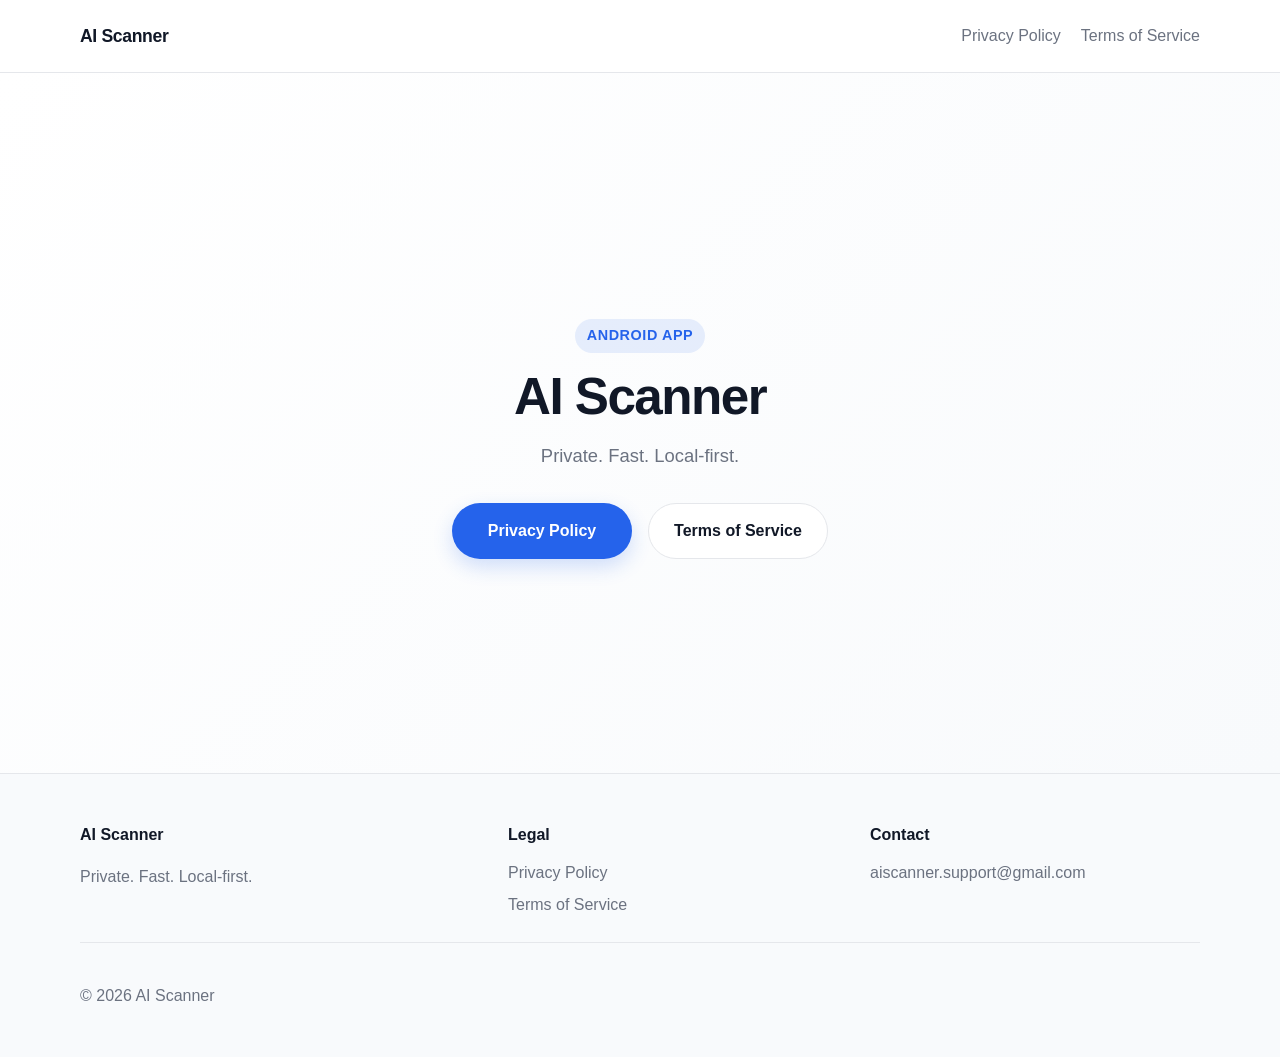
==== index.html @ 0e3c4dbe "Update index.html" ====
<!DOCTYPE html>
<html lang="en">
  <head>
    <meta charset="UTF-8" />
    <meta name="viewport" content="width=device-width, initial-scale=1.0" />
    <meta
      name="description"
      content="AI Scanner is a private, fast, local-first Android application designed for simple and secure scanning workflows."
    />
    <title>AI Scanner</title>

    <!-- CSS -->
    <link rel="stylesheet" href="./style.css" />
  </head>

  <body>
    <header class="site-header">
      <nav class="nav container" aria-label="Main navigation">
        <a class="brand" href="./index.html">AI Scanner</a>

        <button
          class="menu-toggle"
          aria-label="Open navigation menu"
          aria-expanded="false"
        >
          <span></span>
          <span></span>
          <span></span>
        </button>

        <div class="nav-links">
          <a href="./privacy.html">Privacy Policy</a>
          <a href="./terms.html">Terms of Service</a>
        </div>
      </nav>
    </header>

    <main>
      <section class="hero-section">
        <div class="container hero-content">
          <div class="hero-text">
            <p class="eyebrow">Android App</p>

            <h1>AI Scanner</h1>

            <p class="hero-subtitle">
              Private. Fast. Local-first.
            </p>

            <div class="hero-actions">
              <a class="btn btn-primary" href="./privacy.html">
                Privacy Policy
              </a>

              <a class="btn btn-secondary" href="./terms.html">
                Terms of Service
              </a>
            </div>
          </div>
        </div>
      </section>
    </main>

    <footer class="site-footer">
      <div class="container footer-content">
        <div>
          <h2>AI Scanner</h2>
          <p>Private. Fast. Local-first.</p>
        </div>

        <div>
          <h3>Legal</h3>

          <ul>
            <li>
              <a href="./privacy.html">Privacy Policy</a>
            </li>

            <li>
              <a href="./terms.html">Terms of Service</a>
            </li>
          </ul>
        </div>

        <div>
          <h3>Contact</h3>

          <ul>
            <li>
              <a href="mailto:aiscanner.support@gmail.com">
                aiscanner.support@gmail.com
              </a>
            </li>
          </ul>
        </div>
      </div>

      <div class="container footer-bottom">
        <p>© 2026 AI Scanner</p>
      </div>
    </footer>

    <!-- JS -->
    <script src="./script.js"></script>
  </body>
</html>
---- style.css ----
:root {
  --primary: #2563EB;
  --background: #FFFFFF;
  --secondary-background: #F8FAFC;
  --text: #111827;
  --secondary-text: #6B7280;
  --border: #E5E7EB;
  --shadow: 0 10px 30px rgba(17, 24, 39, 0.08);
}

* {
  box-sizing: border-box;
}

html {
  scroll-behavior: smooth;
}

body {
  margin: 0;
  font-family: Inter, Segoe UI, Roboto, Helvetica, Arial, sans-serif;
  color: var(--text);
  background: var(--background);
  line-height: 1.6;
}

a {
  color: inherit;
  text-decoration: none;
}

img {
  max-width: 100%;
  display: block;
}

.container {
  width: min(1120px, calc(100% - 2rem));
  margin: 0 auto;
}

.site-header {
  position: sticky;
  top: 0;
  z-index: 100;
  background: rgba(255, 255, 255, 0.95);
  backdrop-filter: blur(10px);
  border-bottom: 1px solid var(--border);
}

.nav {
  display: flex;
  align-items: center;
  justify-content: space-between;
  min-height: 72px;
}

.brand {
  font-size: 1.1rem;
  font-weight: 700;
  letter-spacing: -0.02em;
  color: var(--text);
}

.nav-links {
  display: flex;
  align-items: center;
  gap: 1.25rem;
}

.nav-links a {
  color: var(--secondary-text);
  font-weight: 500;
}

.nav-links a:hover,
.nav-links a:focus-visible {
  color: var(--primary);
}

.menu-toggle {
  display: none;
  flex-direction: column;
  gap: 4px;
  background: transparent;
  border: none;
  padding: 0.4rem;
  cursor: pointer;
}

.menu-toggle span {
  width: 24px;
  height: 2px;
  background: var(--text);
  border-radius: 999px;
}

.hero-section,
.page-hero {
  padding: 6rem 0 4rem;
  background: linear-gradient(135deg, #ffffff 0%, var(--secondary-background) 100%);
}

.hero-content {
  display: flex;
  align-items: center;
  justify-content: center;
  min-height: 60vh;
}

.hero-text {
  text-align: center;
  max-width: 760px;
}

.eyebrow {
  display: inline-block;
  margin: 0 0 1rem;
  padding: 0.35rem 0.75rem;
  border-radius: 999px;
  background: rgba(37, 99, 235, 0.1);
  color: var(--primary);
  font-size: 0.9rem;
  font-weight: 600;
  letter-spacing: 0.04em;
  text-transform: uppercase;
}

h1 {
  margin: 0;
  font-size: clamp(2.25rem, 4vw, 3.6rem);
  line-height: 1.1;
  letter-spacing: -0.03em;
}

.hero-subtitle,
.page-subtitle {
  margin: 1rem auto 0;
  font-size: 1.15rem;
  color: var(--secondary-text);
  max-width: 640px;
}

.hero-actions {
  display: flex;
  justify-content: center;
  gap: 1rem;
  flex-wrap: wrap;
  margin-top: 2rem;
}

.btn {
  display: inline-flex;
  align-items: center;
  justify-content: center;
  min-width: 180px;
  padding: 0.9rem 1.25rem;
  border-radius: 999px;
  font-weight: 600;
  transition: transform 0.2s ease, box-shadow 0.2s ease;
}

.btn:hover,
.btn:focus-visible {
  transform: translateY(-1px);
}

.btn-primary {
  background: var(--primary);
  color: #fff;
  box-shadow: 0 8px 20px rgba(37, 99, 235, 0.2);
}

.btn-secondary {
  background: var(--background);
  color: var(--text);
  border: 1px solid var(--border);
}

.card {
  background: var(--background);
  border: 1px solid var(--border);
  border-radius: 24px;
  box-shadow: var(--shadow);
  padding: 2.5rem;
  margin: 0 auto 4rem;
  max-width: 820px;
}

.card article > * + * {
  margin-top: 1rem;
}

.card h1,
.card h2,
.card h3 {
  color: var(--text);
  line-height: 1.25;
  margin: 0;
}

.card h1 {
  font-size: 1.8rem;
}

.card h2 {
  font-size: 1.25rem;
  margin-top: 1.5rem;
}

.card h3 {
  font-size: 1.05rem;
  margin-top: 1.25rem;
}

.card p,
.card li,
.card blockquote {
  font-size: 1.05rem;
  color: var(--secondary-text);
}

.card ul,
.card ol {
  padding-left: 1.25rem;
  margin: 0;
}

.card blockquote {
  border-left: 3px solid var(--primary);
  padding-left: 1rem;
  margin: 0;
}

.site-footer {
  border-top: 1px solid var(--border);
  background: var(--secondary-background);
  padding: 3rem 0 2rem;
}

.footer-content {
  display: grid;
  grid-template-columns: 1.2fr 1fr 1fr;
  gap: 2rem;
}

.site-footer h2,
.site-footer h3 {
  margin: 0 0 0.75rem;
  font-size: 1rem;
}

.site-footer p,
.site-footer li,
.site-footer a {
  color: var(--secondary-text);
}

.site-footer ul {
  list-style: none;
  padding: 0;
  margin: 0;
  display: grid;
  gap: 0.45rem;
}

.footer-bottom {
  padding-top: 1.5rem;
  margin-top: 1.5rem;
  border-top: 1px solid var(--border);
}

@media (max-width: 768px) {
  .menu-toggle {
    display: flex;
  }

  .nav-links {
    position: absolute;
    top: 72px;
    left: 1rem;
    right: 1rem;
    display: none;
    flex-direction: column;
    align-items: flex-start;
    background: var(--background);
    padding: 1rem;
    border: 1px solid var(--border);
    border-radius: 16px;
    box-shadow: var(--shadow);
  }

  .nav-links.active {
    display: flex;
  }

  .hero-section,
  .page-hero {
    padding: 4.5rem 0 3rem;
  }

  .footer-content {
    grid-template-columns: 1fr;
  }
}

@media (max-width: 480px) {
  .hero-actions {
    flex-direction: column;
  }

  .btn {
    width: 100%;
  }

  .card {
    padding: 1.75rem;
  }
}
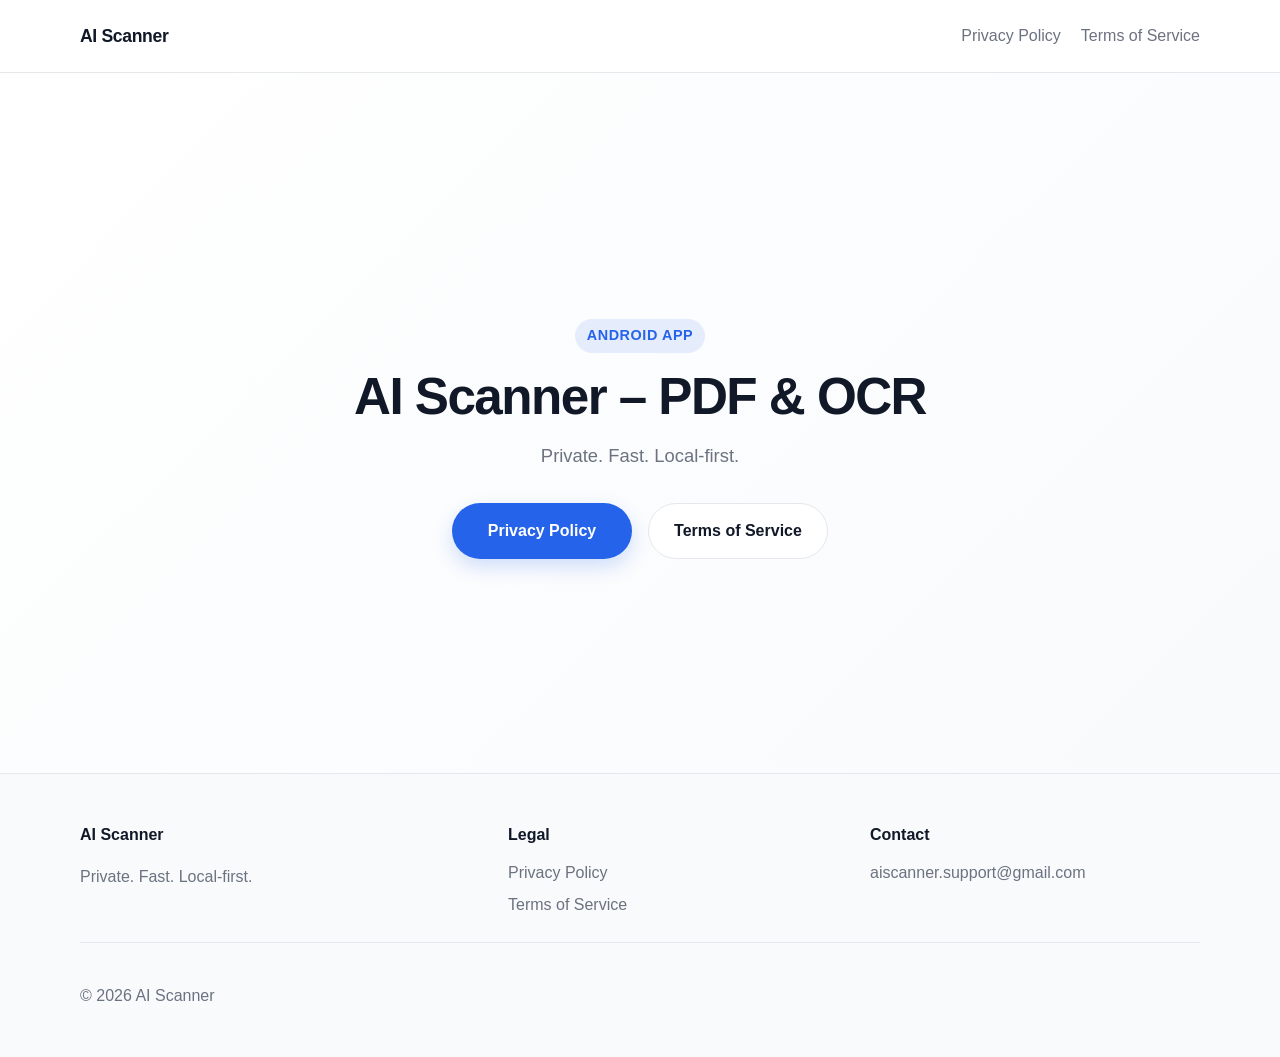
==== commit a2c114a8: "Update index.html" ====
--- a/index.html
+++ b/index.html
@@ -8,26 +8,17 @@
       content="AI Scanner is a private, fast, local-first Android application designed for simple and secure scanning workflows."
     />
     <title>AI Scanner</title>
-
-    <!-- CSS -->
     <link rel="stylesheet" href="./style.css" />
   </head>
-
   <body>
     <header class="site-header">
       <nav class="nav container" aria-label="Main navigation">
         <a class="brand" href="./index.html">AI Scanner</a>
-
-        <button
-          class="menu-toggle"
-          aria-label="Open navigation menu"
-          aria-expanded="false"
-        >
+        <button class="menu-toggle" aria-label="Open navigation menu" aria-expanded="false">
           <span></span>
           <span></span>
           <span></span>
         </button>
-
         <div class="nav-links">
           <a href="./privacy.html">Privacy Policy</a>
           <a href="./terms.html">Terms of Service</a>
@@ -40,21 +31,11 @@
         <div class="container hero-content">
           <div class="hero-text">
             <p class="eyebrow">Android App</p>
-
-            <h1>AI Scanner</h1>
-
-            <p class="hero-subtitle">
-              Private. Fast. Local-first.
-            </p>
-
+            <h1>AI Scanner – PDF & OCR</h1>
+            <p class="hero-subtitle">Private. Fast. Local-first.</p>
             <div class="hero-actions">
-              <a class="btn btn-primary" href="./privacy.html">
-                Privacy Policy
-              </a>
-
-              <a class="btn btn-secondary" href="./terms.html">
-                Terms of Service
-              </a>
+              <a class="btn btn-primary" href="./privacy.html">Privacy Policy</a>
+              <a class="btn btn-secondary" href="./terms.html">Terms of Service</a>
             </div>
           </div>
         </div>
@@ -67,40 +48,25 @@
           <h2>AI Scanner</h2>
           <p>Private. Fast. Local-first.</p>
         </div>
-
         <div>
           <h3>Legal</h3>
-
           <ul>
-            <li>
-              <a href="./privacy.html">Privacy Policy</a>
-            </li>
-
-            <li>
-              <a href="./terms.html">Terms of Service</a>
-            </li>
+            <li><a href="./privacy.html">Privacy Policy</a></li>
+            <li><a href="./terms.html">Terms of Service</a></li>
           </ul>
         </div>
-
         <div>
           <h3>Contact</h3>
-
           <ul>
-            <li>
-              <a href="mailto:aiscanner.support@gmail.com">
-                aiscanner.support@gmail.com
-              </a>
-            </li>
+            <li><a href="mailto:aiscanner.support@gmail.com">aiscanner.support@gmail.com</a></li>
           </ul>
         </div>
       </div>
-
       <div class="container footer-bottom">
         <p>© 2026 AI Scanner</p>
       </div>
     </footer>
 
-    <!-- JS -->
     <script src="./script.js"></script>
   </body>
 </html>
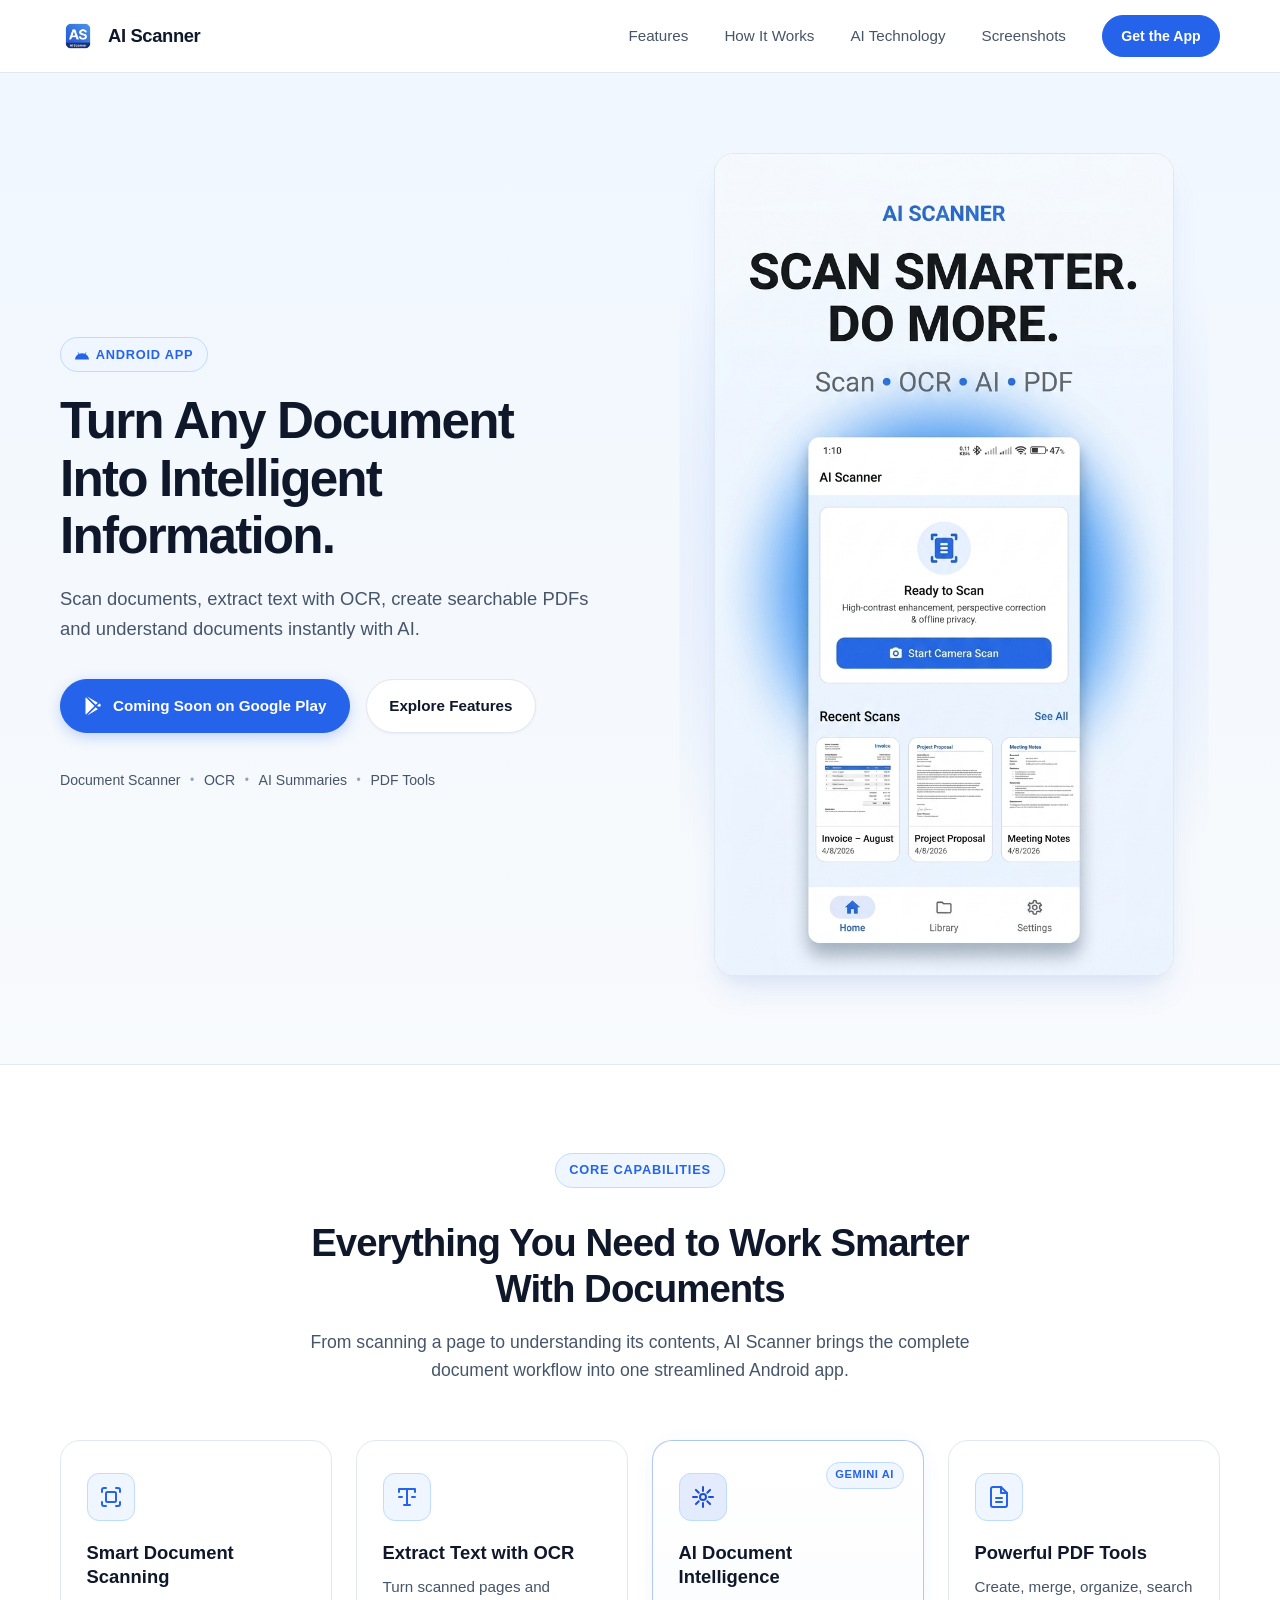
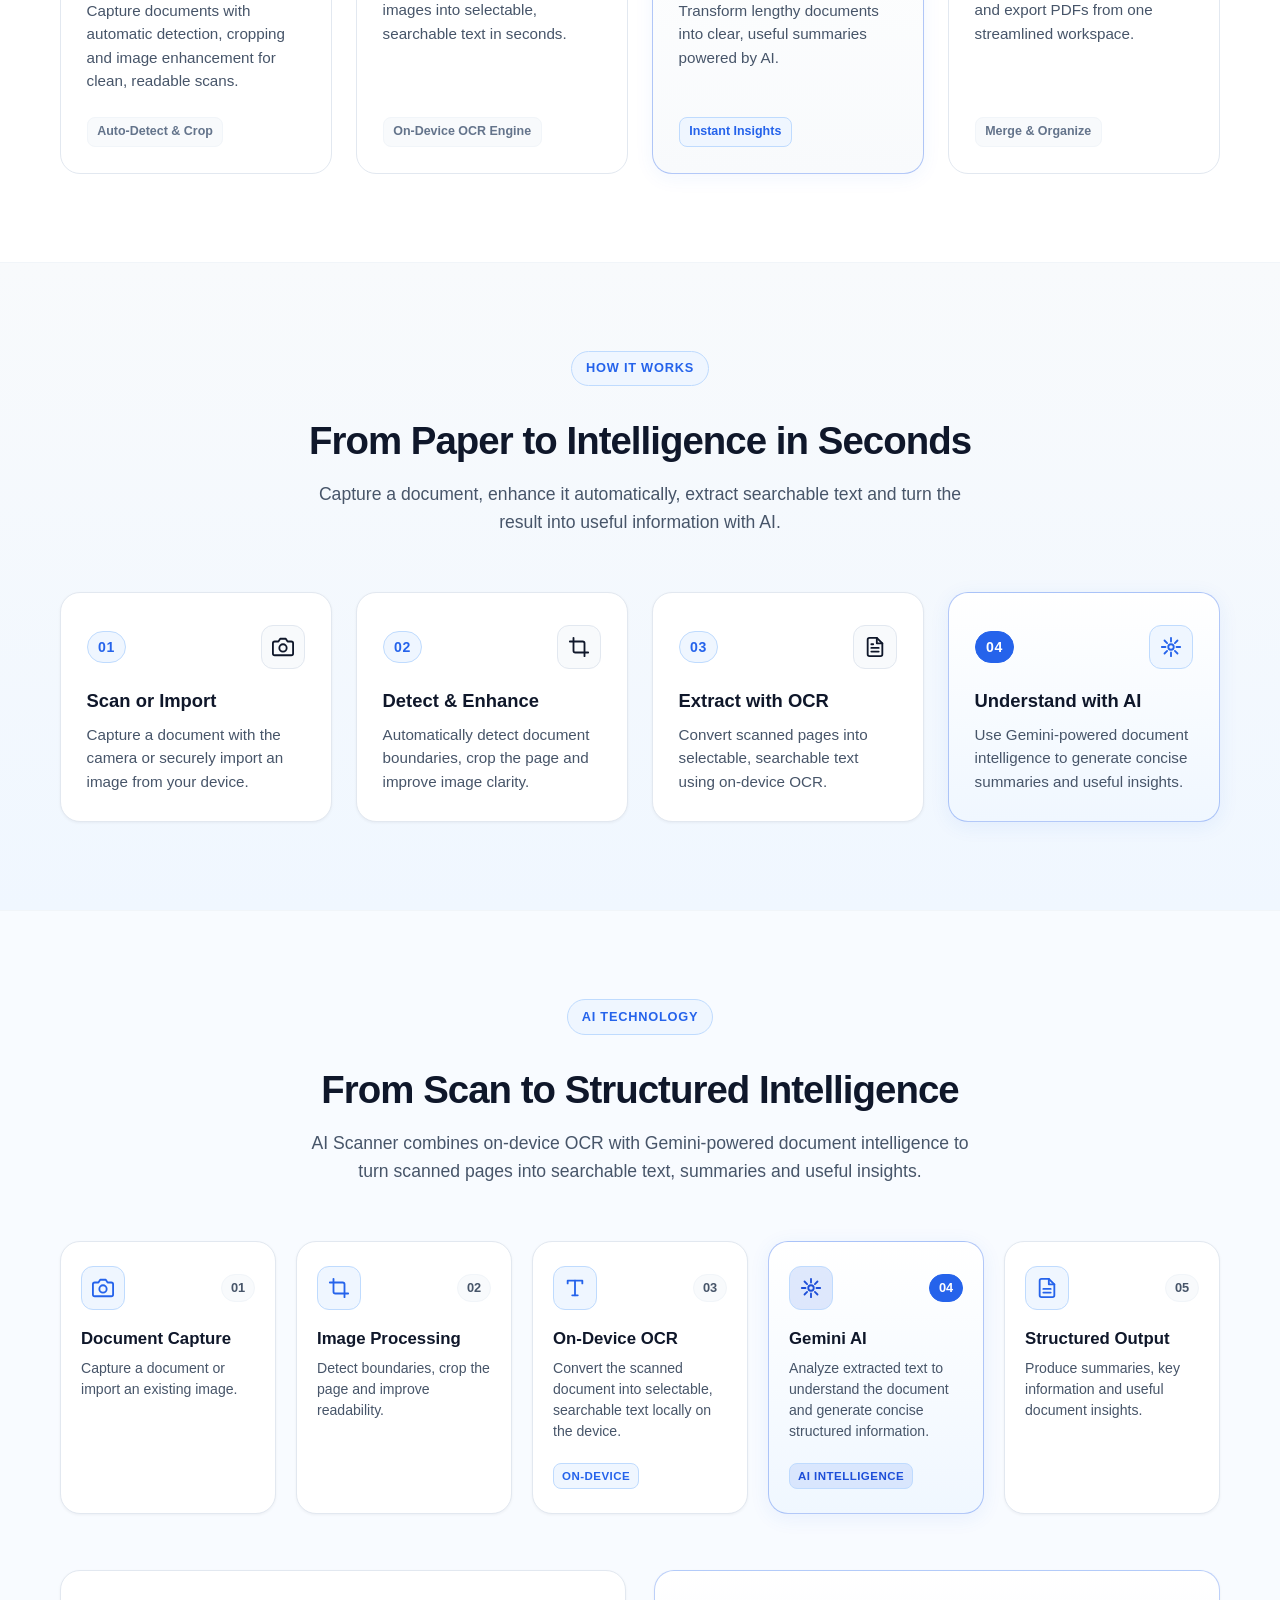
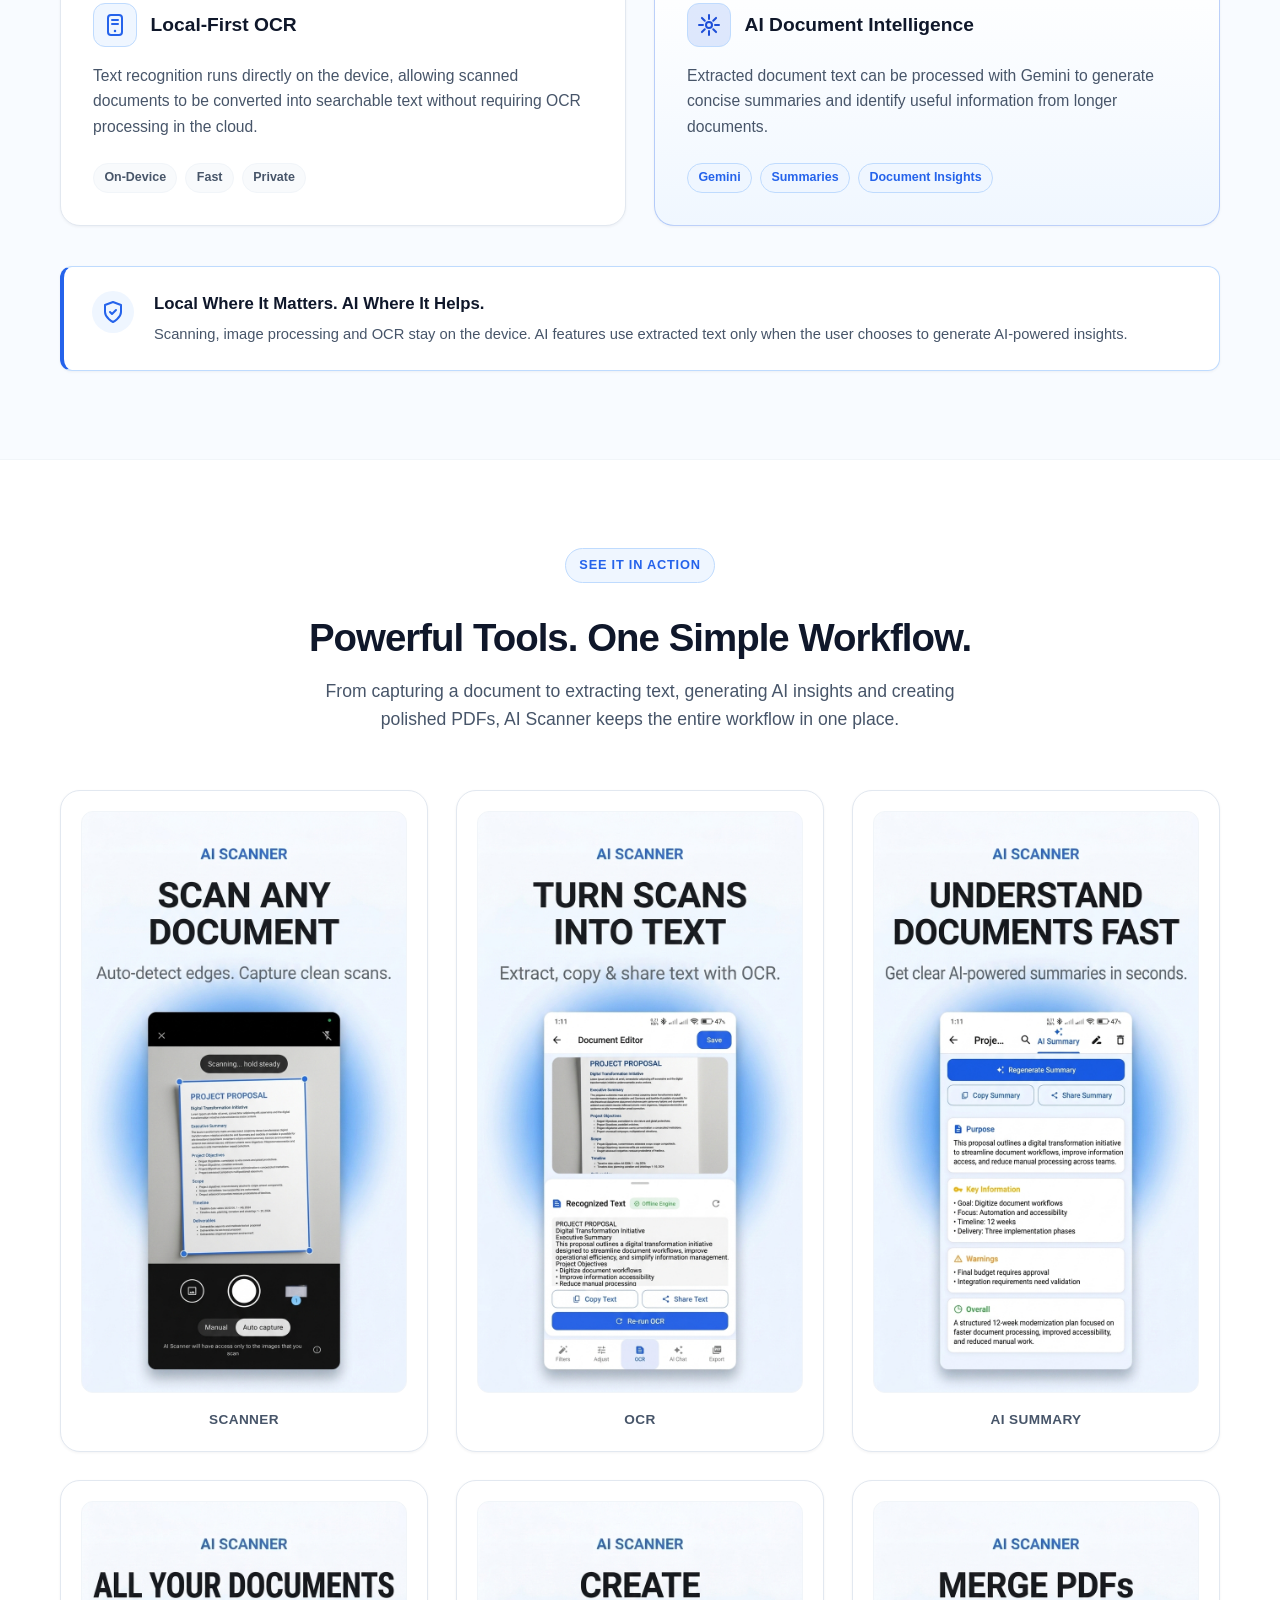
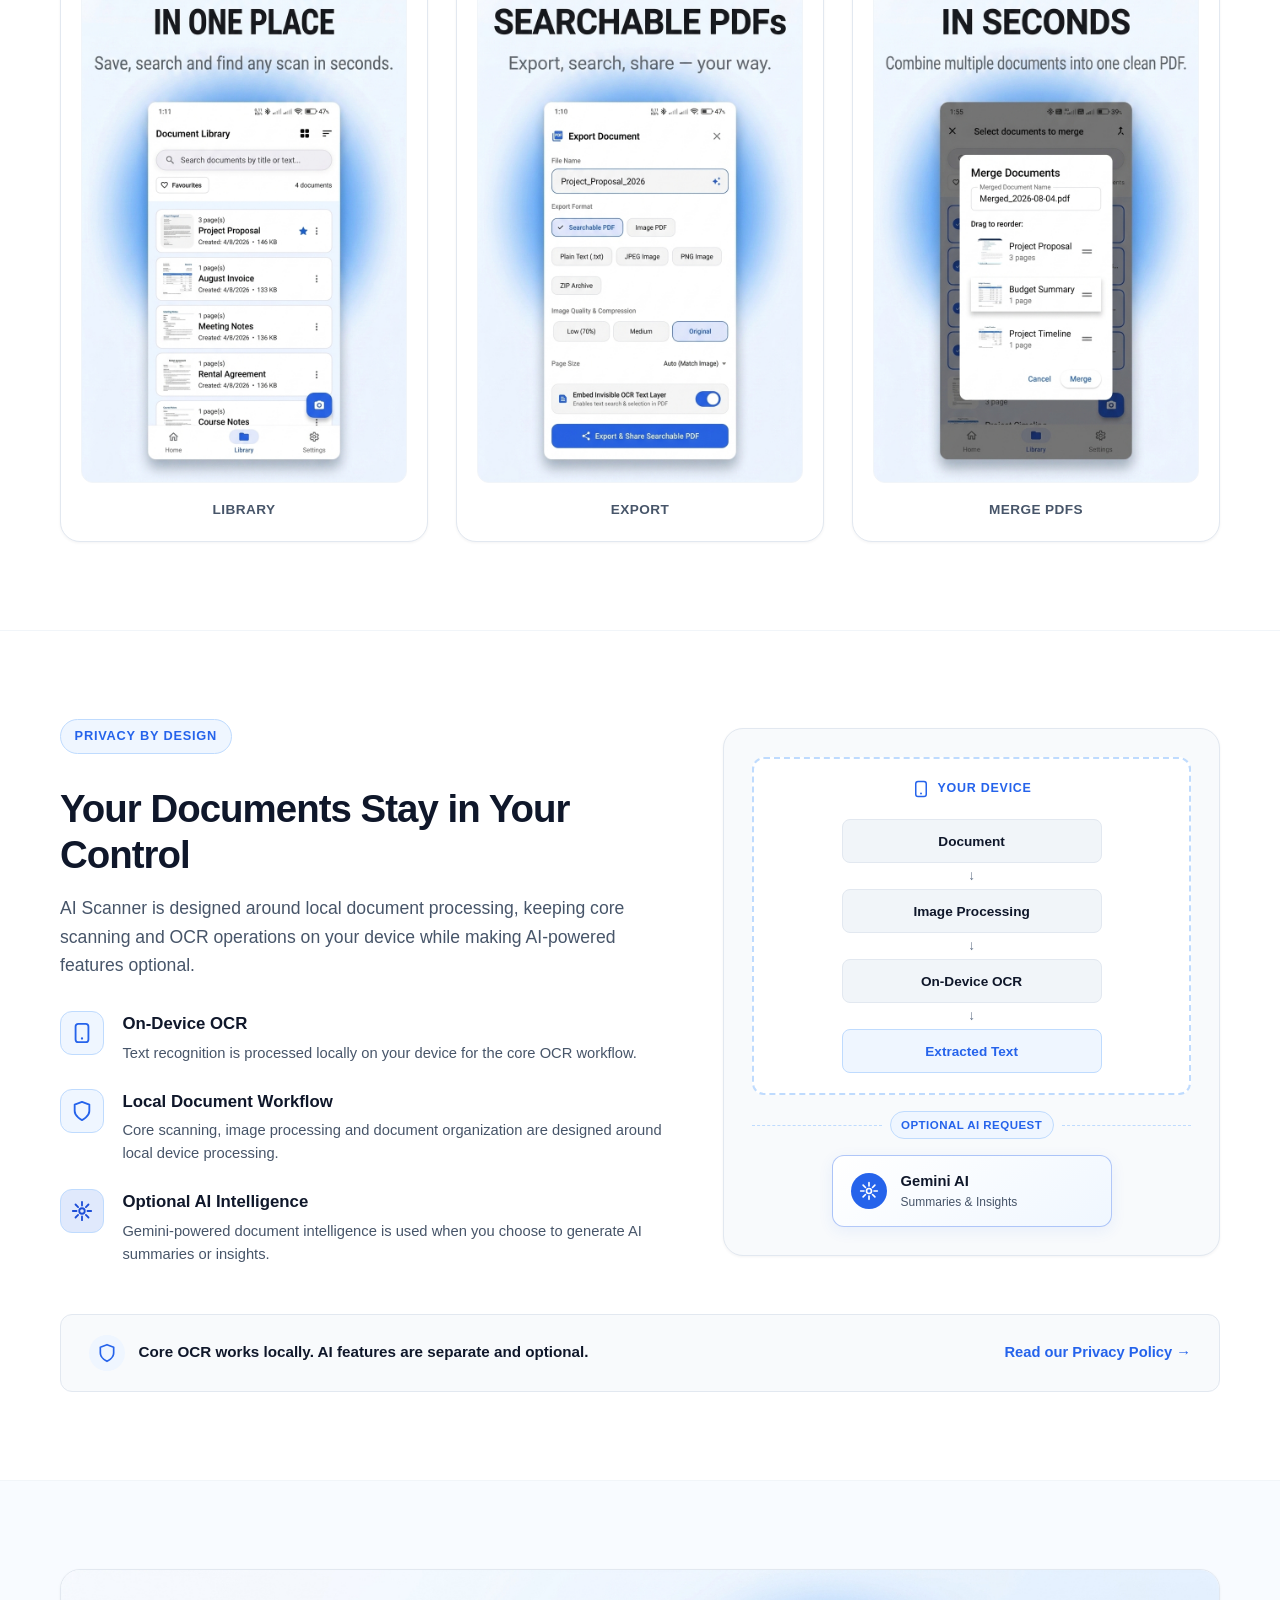
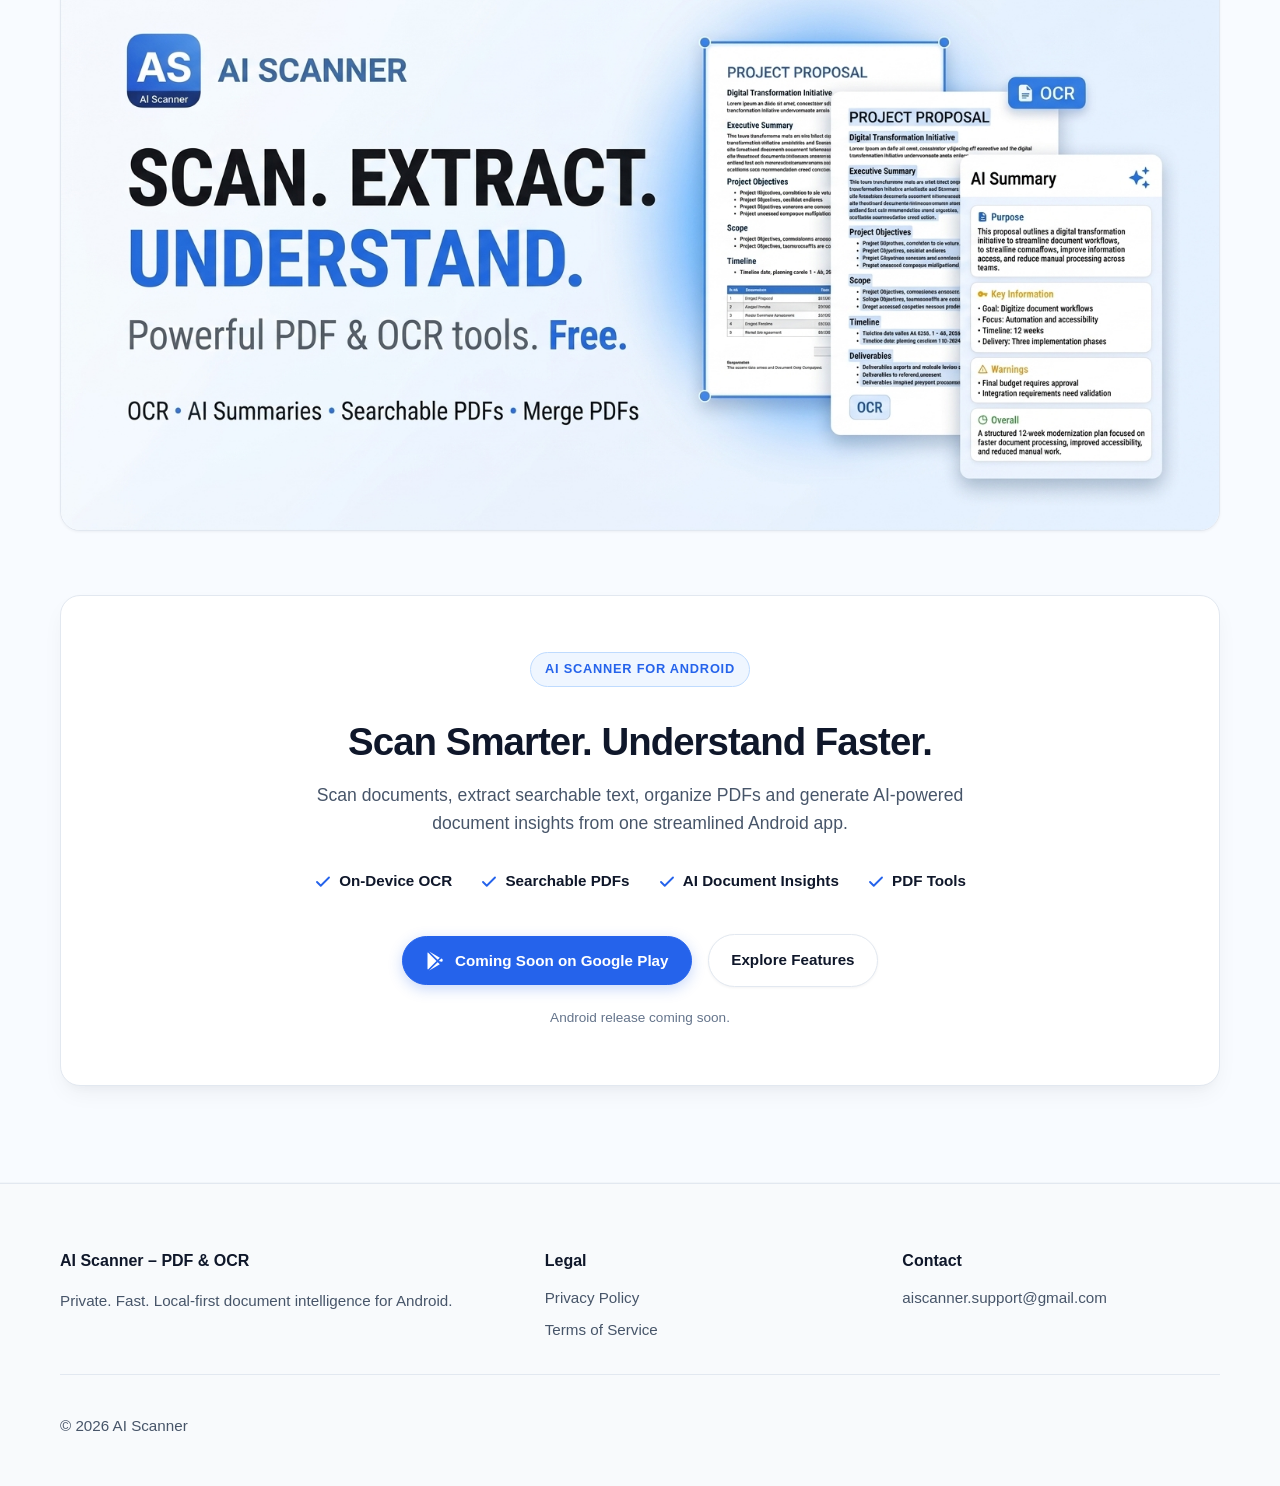
==== commit 16cdc104: "Deploy AI Scanner production website" ====
--- a/index.html
+++ b/index.html
@@ -1,72 +1,853 @@
-<!DOCTYPE html>
-<html lang="en">
-  <head>
-    <meta charset="UTF-8" />
-    <meta name="viewport" content="width=device-width, initial-scale=1.0" />
-    <meta
-      name="description"
-      content="AI Scanner is a private, fast, local-first Android application designed for simple and secure scanning workflows."
-    />
-    <title>AI Scanner</title>
-    <link rel="stylesheet" href="./style.css" />
-  </head>
-  <body>
-    <header class="site-header">
-      <nav class="nav container" aria-label="Main navigation">
-        <a class="brand" href="./index.html">AI Scanner</a>
-        <button class="menu-toggle" aria-label="Open navigation menu" aria-expanded="false">
-          <span></span>
-          <span></span>
-          <span></span>
-        </button>
-        <div class="nav-links">
-          <a href="./privacy.html">Privacy Policy</a>
-          <a href="./terms.html">Terms of Service</a>
-        </div>
-      </nav>
-    </header>
-
-    <main>
-      <section class="hero-section">
-        <div class="container hero-content">
-          <div class="hero-text">
-            <p class="eyebrow">Android App</p>
-            <h1>AI Scanner – PDF & OCR</h1>
-            <p class="hero-subtitle">Private. Fast. Local-first.</p>
-            <div class="hero-actions">
-              <a class="btn btn-primary" href="./privacy.html">Privacy Policy</a>
-              <a class="btn btn-secondary" href="./terms.html">Terms of Service</a>
-            </div>
-          </div>
-        </div>
-      </section>
-    </main>
-
-    <footer class="site-footer">
-      <div class="container footer-content">
-        <div>
-          <h2>AI Scanner</h2>
-          <p>Private. Fast. Local-first.</p>
-        </div>
-        <div>
-          <h3>Legal</h3>
-          <ul>
-            <li><a href="./privacy.html">Privacy Policy</a></li>
-            <li><a href="./terms.html">Terms of Service</a></li>
-          </ul>
-        </div>
-        <div>
-          <h3>Contact</h3>
-          <ul>
-            <li><a href="mailto:aiscanner.support@gmail.com">aiscanner.support@gmail.com</a></li>
-          </ul>
-        </div>
-      </div>
-      <div class="container footer-bottom">
-        <p>© 2026 AI Scanner</p>
-      </div>
-    </footer>
-
-    <script src="./script.js"></script>
-  </body>
-</html>
+<!DOCTYPE html>
+<html lang="en">
+  <head>
+    <meta charset="UTF-8" />
+    <meta name="viewport" content="width=device-width, initial-scale=1.0" />
+    <meta name="robots" content="index, follow" />
+    <meta
+      name="description"
+      content="Scan documents, extract text with on-device OCR, create searchable PDFs, organize documents and generate optional AI-powered summaries with AI Scanner for Android."
+    />
+    <title>AI Scanner – PDF Scanner, OCR &amp; AI Document Intelligence</title>
+    <link rel="canonical" href="https://kripa123456789.github.io/ai-scanner/" />
+
+    <!-- Open Graph Metadata -->
+    <meta property="og:title" content="AI Scanner – PDF Scanner, OCR &amp; AI Document Intelligence" />
+    <meta property="og:description" content="Scan documents, extract text with on-device OCR, create searchable PDFs, organize documents and generate optional AI-powered summaries with AI Scanner for Android." />
+    <meta property="og:type" content="website" />
+    <meta property="og:url" content="https://kripa123456789.github.io/ai-scanner/" />
+    <meta property="og:image" content="https://kripa123456789.github.io/ai-scanner/assets/images/marketing/banner.jpg" />
+    <meta property="og:image:alt" content="AI Scanner document scanning, OCR and AI document intelligence features" />
+
+    <!-- Twitter Card Metadata -->
+    <meta name="twitter:card" content="summary_large_image" />
+    <meta name="twitter:title" content="AI Scanner – PDF Scanner, OCR &amp; AI Document Intelligence" />
+    <meta name="twitter:description" content="Scan documents, extract text with on-device OCR, create searchable PDFs, organize documents and generate optional AI-powered summaries with AI Scanner for Android." />
+    <meta name="twitter:image" content="https://kripa123456789.github.io/ai-scanner/assets/images/marketing/banner.jpg" />
+
+    <!-- Favicon -->
+    <link rel="icon" type="image/png" href="./assets/images/app-icon/app-icon.png" />
+    <link rel="stylesheet" href="./style.css" />
+
+    <!-- JSON-LD Structured Data -->
+    <script type="application/ld+json">
+    {
+      "@context": "https://schema.org",
+      "@type": "SoftwareApplication",
+      "name": "AI Scanner",
+      "operatingSystem": "Android",
+      "applicationCategory": "ProductivityApplication",
+      "description": "Fast, local-first Android app for document scanning, optical character recognition (OCR), searchable PDF creation, and Gemini-powered document intelligence.",
+      "url": "https://kripa123456789.github.io/ai-scanner/"
+    }
+    </script>
+  </head>
+  <body>
+    <header class="site-header" id="site-header">
+      <nav class="nav container" aria-label="Main navigation">
+        <a class="brand" href="./index.html" aria-label="AI Scanner Home">
+          <div class="brand-icon-wrapper">
+            <img 
+              src="./assets/images/app-icon/app-icon.png" 
+              alt="" 
+              class="app-icon-img" 
+              onerror="this.style.display='none'; this.nextElementSibling.style.display='flex';" 
+            />
+            <div class="app-icon-fallback" aria-hidden="true">
+              <svg width="20" height="20" viewBox="0 0 24 24" fill="none" stroke="currentColor" stroke-width="2.2" stroke-linecap="round" stroke-linejoin="round">
+                <path d="M3 7V5a2 2 0 0 1 2-2h2"></path>
+                <path d="M17 3h2a2 2 0 0 1 2 2v2"></path>
+                <path d="M21 17v2a2 2 0 0 1-2 2h-2"></path>
+                <path d="M7 21H5a2 2 0 0 1-2-2v-2"></path>
+                <line x1="7" y1="12" x2="17" y2="12"></line>
+                <line x1="12" y1="7" x2="12" y2="17"></line>
+              </svg>
+            </div>
+          </div>
+          <span class="brand-text">AI Scanner</span>
+        </a>
+
+        <button 
+          class="menu-toggle" 
+          aria-label="Toggle navigation menu" 
+          aria-expanded="false"
+          aria-controls="primary-navigation"
+        >
+          <span class="hamburger-line"></span>
+          <span class="hamburger-line"></span>
+          <span class="hamburger-line"></span>
+        </button>
+
+        <div class="nav-menu" id="primary-navigation">
+          <ul class="nav-links">
+            <li><a href="#features">Features</a></li>
+            <li><a href="#how-it-works">How It Works</a></li>
+            <li><a href="#ai-technology">AI Technology</a></li>
+            <li><a href="#screenshots">Screenshots</a></li>
+          </ul>
+          <div class="nav-cta-wrapper">
+            <a href="#download" class="btn btn-nav">Get the App</a>
+          </div>
+        </div>
+      </nav>
+    </header>
+
+    <main id="main-content">
+      <section class="hero-section" id="hero">
+        <div class="container hero-container">
+          <!-- LEFT COLUMN: Product Positioning & Action -->
+          <div class="hero-text-col">
+            <div class="eyebrow-badge">
+              <svg class="badge-icon" width="14" height="14" viewBox="0 0 24 24" fill="currentColor">
+                <path d="M17.523 15.3414C17.0526 15.3414 16.671 15.723 16.671 16.1934C16.671 16.6638 17.0526 17.0454 17.523 17.0454C17.9934 17.0454 18.375 16.6638 18.375 16.1934C18.375 15.723 17.9934 15.3414 17.523 15.3414ZM6.477 15.3414C6.0066 15.3414 5.625 15.723 5.625 16.1934C5.625 16.6638 6.0066 17.0454 6.477 17.0454C6.9474 17.0454 7.329 16.6638 7.329 16.1934C7.329 15.723 6.9474 15.3414 6.477 15.3414ZM17.962 10.457L19.467 7.8504C19.6104 7.602 19.5252 7.2846 19.2768 7.1412C19.0284 6.9978 18.711 7.083 18.5676 7.3314L17.0274 9.999C15.5262 9.3138 13.824 8.925 12 8.925C10.176 8.925 8.4738 9.3138 6.9726 9.999L5.4324 7.3314C5.289 7.083 4.9716 6.9978 4.7232 7.1412C4.4748 7.2846 4.3896 7.602 4.533 7.8504L6.038 10.457C2.656 12.302 0.354 15.655 0 19.688H24C23.646 15.655 21.344 12.302 17.962 10.457Z"/>
+              </svg>
+              <span>Android App</span>
+            </div>
+            
+            <h1 class="hero-headline">Turn Any Document Into Intelligent Information.</h1>
+            
+            <p class="hero-subtitle">
+              Scan documents, extract text with OCR, create searchable PDFs and understand documents instantly with AI.
+            </p>
+            
+            <div class="hero-actions" id="get-app">
+              <a class="btn btn-primary" href="#download">
+                <svg class="btn-icon" width="20" height="20" viewBox="0 0 24 24" fill="currentColor">
+                  <path d="M3.609 1.814L13.792 12 3.61 22.186a1.99 1.99 0 0 1-.61-.958L3 2.772c0-.368.106-.72.303-.958zM15.206 13.414l2.584 2.584-12.753 7.362 10.169-9.946zm2.584-5.412L15.206 10.586 5.037.64l12.753 7.362zM16.621 12l2.97-2.97a1.99 1.99 0 0 1 0 3.94L16.62 12z"/>
+                </svg>
+                <span>Coming Soon on Google Play</span>
+              </a>
+              <a class="btn btn-secondary" href="#features">Explore Features</a>
+            </div>
+
+            <div class="capability-row" aria-label="Key Capabilities">
+              <span class="capability-item">Document Scanner</span>
+              <span class="capability-dot" aria-hidden="true">•</span>
+              <span class="capability-item">OCR</span>
+              <span class="capability-dot" aria-hidden="true">•</span>
+              <span class="capability-item">AI Summaries</span>
+              <span class="capability-dot" aria-hidden="true">•</span>
+              <span class="capability-item">PDF Tools</span>
+            </div>
+          </div>
+
+          <!-- RIGHT COLUMN: Product Visual Composition -->
+          <div class="hero-visual-col">
+            <div class="visual-composition">
+              <div class="ambient-glow" aria-hidden="true"></div>
+              
+              <div class="hero-graphic-card">
+                <img 
+                  src="./assets/images/screenshots/home.jpg" 
+                  alt="AI Scanner Android Application Interface" 
+                  class="hero-graphic-img"
+                  onerror="this.style.display='none'; this.nextElementSibling.style.display='flex';"
+                />
+                <!-- Clean fallback if home.jpg is pending -->
+                <div class="graphic-fallback-box" aria-hidden="true">
+                  <div class="fallback-badge">AI SCANNER HOME</div>
+                  <span class="fallback-desc">Product graphic unavailable</span>
+                </div>
+              </div>
+            </div>
+          </div>
+        </div>
+      </section>
+
+      <!-- CORE FEATURES SECTION -->
+      <section class="features-section" id="features">
+        <div class="container">
+          <div class="section-header">
+            <span class="eyebrow-badge">CORE CAPABILITIES</span>
+            <h2 class="section-title">Everything You Need to Work Smarter With Documents</h2>
+            <p class="section-subtitle">
+              From scanning a page to understanding its contents, AI Scanner brings the complete document workflow into one streamlined Android app.
+            </p>
+          </div>
+
+          <div class="features-grid">
+            <!-- Card 1: Smart Scan -->
+            <div class="feature-card">
+              <div class="card-icon-box">
+                <svg width="24" height="24" viewBox="0 0 24 24" fill="none" stroke="currentColor" stroke-width="2" stroke-linecap="round" stroke-linejoin="round">
+                  <path d="M3 7V5a2 2 0 0 1 2-2h2"></path>
+                  <path d="M17 3h2a2 2 0 0 1 2 2v2"></path>
+                  <path d="M21 17v2a2 2 0 0 1-2 2h-2"></path>
+                  <path d="M7 21H5a2 2 0 0 1-2-2v-2"></path>
+                  <rect x="7" y="7" width="10" height="10" rx="1.5"></rect>
+                </svg>
+              </div>
+              <h3 class="card-title">Smart Document Scanning</h3>
+              <p class="card-desc">
+                Capture documents with automatic detection, cropping and image enhancement for clean, readable scans.
+              </p>
+              <span class="card-tag">Auto-Detect &amp; Crop</span>
+            </div>
+
+            <!-- Card 2: OCR -->
+            <div class="feature-card">
+              <div class="card-icon-box">
+                <svg width="24" height="24" viewBox="0 0 24 24" fill="none" stroke="currentColor" stroke-width="2" stroke-linecap="round" stroke-linejoin="round">
+                  <polyline points="4 7 4 4 20 4 20 7"></polyline>
+                  <line x1="9" y1="20" x2="15" y2="20"></line>
+                  <line x1="12" y1="4" x2="12" y2="20"></line>
+                  <path d="M17 12h3M4 12h3"></path>
+                </svg>
+              </div>
+              <h3 class="card-title">Extract Text with OCR</h3>
+              <p class="card-desc">
+                Turn scanned pages and images into selectable, searchable text in seconds.
+              </p>
+              <span class="card-tag">On-Device OCR Engine</span>
+            </div>
+
+            <!-- Card 3: AI Document Intelligence (Subtle Emphasis) -->
+            <div class="feature-card feature-card-featured">
+              <div class="card-header-badge">
+                <span class="ai-badge">Gemini AI</span>
+              </div>
+              <div class="card-icon-box card-icon-ai">
+                <svg width="24" height="24" viewBox="0 0 24 24" fill="none" stroke="currentColor" stroke-width="2" stroke-linecap="round" stroke-linejoin="round">
+                  <path d="M12 2v4M12 18v4M4.93 4.93l2.83 2.83M16.24 16.24l2.83 2.83M2 12h4M18 12h4M4.93 19.07l2.83-2.83M16.24 7.76l2.83-2.83"></path>
+                  <circle cx="12" cy="12" r="3"></circle>
+                </svg>
+              </div>
+              <h3 class="card-title">AI Document Intelligence</h3>
+              <p class="card-desc">
+                Transform lengthy documents into clear, useful summaries powered by AI.
+              </p>
+              <span class="card-tag card-tag-ai">Instant Insights</span>
+            </div>
+
+            <!-- Card 4: Powerful PDF Tools -->
+            <div class="feature-card">
+              <div class="card-icon-box">
+                <svg width="24" height="24" viewBox="0 0 24 24" fill="none" stroke="currentColor" stroke-width="2" stroke-linecap="round" stroke-linejoin="round">
+                  <path d="M14 2H6a2 2 0 0 0-2 2v16a2 2 0 0 0 2 2h12a2 2 0 0 0 2-2V8z"></path>
+                  <polyline points="14 2 14 8 20 8"></polyline>
+                  <line x1="9" y1="13" x2="15" y2="13"></line>
+                  <line x1="9" y1="17" x2="15" y2="17"></line>
+                </svg>
+              </div>
+              <h3 class="card-title">Powerful PDF Tools</h3>
+              <p class="card-desc">
+                Create, merge, organize, search and export PDFs from one streamlined workspace.
+              </p>
+              <span class="card-tag">Merge &amp; Organize</span>
+            </div>
+          </div>
+        </div>
+      </section>
+
+      <!-- HOW IT WORKS SECTION -->
+      <section class="how-it-works-section" id="how-it-works">
+        <div class="container">
+          <div class="section-header">
+            <span class="eyebrow-badge">HOW IT WORKS</span>
+            <h2 class="section-title">From Paper to Intelligence in Seconds</h2>
+            <p class="section-subtitle">
+              Capture a document, enhance it automatically, extract searchable text and turn the result into useful information with AI.
+            </p>
+          </div>
+
+          <div class="workflow-grid">
+            <!-- Step 1: Scan or Import -->
+            <div class="workflow-card">
+              <div class="workflow-header">
+                <span class="step-badge">01</span>
+                <div class="workflow-icon-box">
+                  <svg width="22" height="22" viewBox="0 0 24 24" fill="none" stroke="currentColor" stroke-width="2" stroke-linecap="round" stroke-linejoin="round">
+                    <path d="M23 19a2 2 0 0 1-2 2H3a2 2 0 0 1-2-2V8a2 2 0 0 1 2-2h4l2-3h6l2 3h4a2 2 0 0 1 2 2z"></path>
+                    <circle cx="12" cy="13" r="4"></circle>
+                  </svg>
+                </div>
+              </div>
+              <h3 class="workflow-title">Scan or Import</h3>
+              <p class="workflow-desc">
+                Capture a document with the camera or securely import an image from your device.
+              </p>
+            </div>
+
+            <!-- Step 2: Detect & Enhance -->
+            <div class="workflow-card">
+              <div class="workflow-header">
+                <span class="step-badge">02</span>
+                <div class="workflow-icon-box">
+                  <svg width="22" height="22" viewBox="0 0 24 24" fill="none" stroke="currentColor" stroke-width="2" stroke-linecap="round" stroke-linejoin="round">
+                    <path d="M6 2v14a2 2 0 0 0 2 2h14"></path>
+                    <path d="M18 22V8a2 2 0 0 0-2-2H2"></path>
+                  </svg>
+                </div>
+              </div>
+              <h3 class="workflow-title">Detect &amp; Enhance</h3>
+              <p class="workflow-desc">
+                Automatically detect document boundaries, crop the page and improve image clarity.
+              </p>
+            </div>
+
+            <!-- Step 3: Extract with OCR -->
+            <div class="workflow-card">
+              <div class="workflow-header">
+                <span class="step-badge">03</span>
+                <div class="workflow-icon-box">
+                  <svg width="22" height="22" viewBox="0 0 24 24" fill="none" stroke="currentColor" stroke-width="2" stroke-linecap="round" stroke-linejoin="round">
+                    <path d="M14 2H6a2 2 0 0 0-2 2v16a2 2 0 0 0 2 2h12a2 2 0 0 0 2-2V8z"></path>
+                    <polyline points="14 2 14 8 20 8"></polyline>
+                    <line x1="16" y1="13" x2="8" y2="13"></line>
+                    <line x1="16" y1="17" x2="8" y2="17"></line>
+                    <polyline points="10 9 9 9 8 9"></polyline>
+                  </svg>
+                </div>
+              </div>
+              <h3 class="workflow-title">Extract with OCR</h3>
+              <p class="workflow-desc">
+                Convert scanned pages into selectable, searchable text using on-device OCR.
+              </p>
+            </div>
+
+            <!-- Step 4: Understand with AI -->
+            <div class="workflow-card workflow-card-ai">
+              <div class="workflow-header">
+                <span class="step-badge step-badge-ai">04</span>
+                <div class="workflow-icon-box workflow-icon-ai">
+                  <svg width="22" height="22" viewBox="0 0 24 24" fill="none" stroke="currentColor" stroke-width="2" stroke-linecap="round" stroke-linejoin="round">
+                    <path d="M12 2v4M12 18v4M4.93 4.93l2.83 2.83M16.24 16.24l2.83 2.83M2 12h4M18 12h4M4.93 19.07l2.83-2.83M16.24 7.76l2.83-2.83"></path>
+                    <circle cx="12" cy="12" r="3"></circle>
+                  </svg>
+                </div>
+              </div>
+              <h3 class="workflow-title">Understand with AI</h3>
+              <p class="workflow-desc">
+                Use Gemini-powered document intelligence to generate concise summaries and useful insights.
+              </p>
+            </div>
+          </div>
+        </div>
+      </section>
+
+      <!-- AI TECHNOLOGY / DOCUMENT INTELLIGENCE PIPELINE SECTION -->
+      <section class="ai-tech-section" id="ai-technology">
+        <div class="container">
+          <div class="section-header">
+            <span class="eyebrow-badge">AI TECHNOLOGY</span>
+            <h2 class="section-title">From Scan to Structured Intelligence</h2>
+            <p class="section-subtitle">
+              AI Scanner combines on-device OCR with Gemini-powered document intelligence to turn scanned pages into searchable text, summaries and useful insights.
+            </p>
+          </div>
+
+          <!-- 5-STAGE PIPELINE -->
+          <div class="pipeline-grid">
+            <!-- Stage 01: Document Capture -->
+            <div class="pipeline-card">
+              <div class="pipeline-card-top">
+                <div class="pipeline-icon-box">
+                  <svg width="22" height="22" viewBox="0 0 24 24" fill="none" stroke="currentColor" stroke-width="2" stroke-linecap="round" stroke-linejoin="round" aria-hidden="true">
+                    <path d="M23 19a2 2 0 0 1-2 2H3a2 2 0 0 1-2-2V8a2 2 0 0 1 2-2h4l2-3h6l2 3h4a2 2 0 0 1 2 2z"></path>
+                    <circle cx="12" cy="13" r="4"></circle>
+                  </svg>
+                </div>
+                <span class="pipeline-step-badge">01</span>
+              </div>
+              <h3 class="pipeline-title">Document Capture</h3>
+              <p class="pipeline-desc">Capture a document or import an existing image.</p>
+            </div>
+
+            <!-- Stage 02: Image Processing -->
+            <div class="pipeline-card">
+              <div class="pipeline-card-top">
+                <div class="pipeline-icon-box">
+                  <svg width="22" height="22" viewBox="0 0 24 24" fill="none" stroke="currentColor" stroke-width="2" stroke-linecap="round" stroke-linejoin="round" aria-hidden="true">
+                    <path d="M6 2v14a2 2 0 0 0 2 2h14"></path>
+                    <path d="M18 22V8a2 2 0 0 0-2-2H2"></path>
+                  </svg>
+                </div>
+                <span class="pipeline-step-badge">02</span>
+              </div>
+              <h3 class="pipeline-title">Image Processing</h3>
+              <p class="pipeline-desc">Detect boundaries, crop the page and improve readability.</p>
+            </div>
+
+            <!-- Stage 03: On-Device OCR -->
+            <div class="pipeline-card">
+              <div class="pipeline-card-top">
+                <div class="pipeline-icon-box">
+                  <svg width="22" height="22" viewBox="0 0 24 24" fill="none" stroke="currentColor" stroke-width="2" stroke-linecap="round" stroke-linejoin="round" aria-hidden="true">
+                    <polyline points="4 7 4 4 20 4 20 7"></polyline>
+                    <line x1="9" y1="20" x2="15" y2="20"></line>
+                    <line x1="12" y1="4" x2="12" y2="20"></line>
+                  </svg>
+                </div>
+                <span class="pipeline-step-badge">03</span>
+              </div>
+              <h3 class="pipeline-title">On-Device OCR</h3>
+              <p class="pipeline-desc">Convert the scanned document into selectable, searchable text locally on the device.</p>
+              <span class="tech-tag">ON-DEVICE</span>
+            </div>
+
+            <!-- Stage 04: Gemini AI (Emphasized) -->
+            <div class="pipeline-card pipeline-card-featured">
+              <div class="pipeline-card-top">
+                <div class="pipeline-icon-box pipeline-icon-ai">
+                  <svg width="22" height="22" viewBox="0 0 24 24" fill="none" stroke="currentColor" stroke-width="2" stroke-linecap="round" stroke-linejoin="round" aria-hidden="true">
+                    <path d="M12 2v4M12 18v4M4.93 4.93l2.83 2.83M16.24 16.24l2.83 2.83M2 12h4M18 12h4M4.93 19.07l2.83-2.83M16.24 7.76l2.83-2.83"></path>
+                    <circle cx="12" cy="12" r="3"></circle>
+                  </svg>
+                </div>
+                <span class="pipeline-step-badge step-badge-ai">04</span>
+              </div>
+              <h3 class="pipeline-title">Gemini AI</h3>
+              <p class="pipeline-desc">Analyze extracted text to understand the document and generate concise structured information.</p>
+              <span class="tech-tag tech-tag-ai">AI INTELLIGENCE</span>
+            </div>
+
+            <!-- Stage 05: Structured Output -->
+            <div class="pipeline-card">
+              <div class="pipeline-card-top">
+                <div class="pipeline-icon-box">
+                  <svg width="22" height="22" viewBox="0 0 24 24" fill="none" stroke="currentColor" stroke-width="2" stroke-linecap="round" stroke-linejoin="round" aria-hidden="true">
+                    <path d="M14 2H6a2 2 0 0 0-2 2v16a2 2 0 0 0 2 2h12a2 2 0 0 0 2-2V8z"></path>
+                    <polyline points="14 2 14 8 20 8"></polyline>
+                    <line x1="16" y1="13" x2="8" y2="13"></line>
+                    <line x1="16" y1="17" x2="8" y2="17"></line>
+                  </svg>
+                </div>
+                <span class="pipeline-step-badge">05</span>
+              </div>
+              <h3 class="pipeline-title">Structured Output</h3>
+              <p class="pipeline-desc">Produce summaries, key information and useful document insights.</p>
+            </div>
+          </div>
+
+          <!-- SECONDARY TECHNICAL EXPLANATION CARDS -->
+          <div class="tech-cards-grid">
+            <!-- Left Card: Local-First OCR -->
+            <div class="tech-card">
+              <div class="tech-card-header">
+                <div class="tech-card-icon">
+                  <svg width="24" height="24" viewBox="0 0 24 24" fill="none" stroke="currentColor" stroke-width="2" stroke-linecap="round" stroke-linejoin="round" aria-hidden="true">
+                    <rect x="5" y="2" width="14" height="20" rx="3" ry="3"></rect>
+                    <line x1="12" y1="18" x2="12.01" y2="18" stroke-width="2.5"></line>
+                    <path d="M9 7h6M9 11h6"></path>
+                  </svg>
+                </div>
+                <h3 class="tech-card-title">Local-First OCR</h3>
+              </div>
+              <p class="tech-card-text">
+                Text recognition runs directly on the device, allowing scanned documents to be converted into searchable text without requiring OCR processing in the cloud.
+              </p>
+              <div class="tech-badges-row">
+                <span class="tech-pill">On-Device</span>
+                <span class="tech-pill">Fast</span>
+                <span class="tech-pill">Private</span>
+              </div>
+            </div>
+
+            <!-- Right Card: AI Document Intelligence -->
+            <div class="tech-card tech-card-ai">
+              <div class="tech-card-header">
+                <div class="tech-card-icon tech-card-icon-ai">
+                  <svg width="24" height="24" viewBox="0 0 24 24" fill="none" stroke="currentColor" stroke-width="2" stroke-linecap="round" stroke-linejoin="round" aria-hidden="true">
+                    <path d="M12 2v4M12 18v4M4.93 4.93l2.83 2.83M16.24 16.24l2.83 2.83M2 12h4M18 12h4M4.93 19.07l2.83-2.83M16.24 7.76l2.83-2.83"></path>
+                    <circle cx="12" cy="12" r="3"></circle>
+                  </svg>
+                </div>
+                <h3 class="tech-card-title">AI Document Intelligence</h3>
+              </div>
+              <p class="tech-card-text">
+                Extracted document text can be processed with Gemini to generate concise summaries and identify useful information from longer documents.
+              </p>
+              <div class="tech-badges-row">
+                <span class="tech-pill tech-pill-ai">Gemini</span>
+                <span class="tech-pill tech-pill-ai">Summaries</span>
+                <span class="tech-pill tech-pill-ai">Document Insights</span>
+              </div>
+            </div>
+          </div>
+
+          <!-- PRIVACY / ARCHITECTURE MESSAGE STRIP -->
+          <div class="arch-privacy-strip">
+            <div class="privacy-strip-icon">
+              <svg width="24" height="24" viewBox="0 0 24 24" fill="none" stroke="currentColor" stroke-width="2" stroke-linecap="round" stroke-linejoin="round" aria-hidden="true">
+                <path d="M12 22s8-4 8-10V5l-8-3-8 3v7c0 6 8 10 8 10z"></path>
+                <path d="M9 12l2 2 4-4"></path>
+              </svg>
+            </div>
+            <div class="privacy-strip-content">
+              <h4 class="privacy-strip-title">Local Where It Matters. AI Where It Helps.</h4>
+              <p class="privacy-strip-text">
+                Scanning, image processing and OCR stay on the device. AI features use extracted text only when the user chooses to generate AI-powered insights.
+              </p>
+            </div>
+          </div>
+        </div>
+      </section>
+
+      <!-- SCREENSHOTS / PRODUCT SHOWCASE SECTION -->
+      <section class="screenshots-section" id="screenshots">
+        <div class="container">
+          <div class="section-header">
+            <span class="eyebrow-badge">SEE IT IN ACTION</span>
+            <h2 class="section-title">Powerful Tools. One Simple Workflow.</h2>
+            <p class="section-subtitle">
+              From capturing a document to extracting text, generating AI insights and creating polished PDFs, AI Scanner keeps the entire workflow in one place.
+            </p>
+          </div>
+
+          <div class="showcase-grid">
+            <!-- 1. Scanner -->
+            <div class="showcase-card" tabindex="0" role="button" aria-label="View Scanner Interface preview" data-fullsrc="./assets/images/screenshots/scanner.jpg" data-caption="Scanner Interface">
+              <div class="showcase-img-wrapper">
+                <img 
+                  src="./assets/images/screenshots/scanner.jpg" 
+                  alt="AI Scanner automatic document edge detection and scanning interface" 
+                  class="showcase-img"
+                  loading="lazy"
+                  decoding="async"
+                  onerror="this.style.display='none'; this.nextElementSibling.style.display='flex';"
+                />
+                <div class="showcase-fallback-box" aria-hidden="true">
+                  <span class="showcase-fallback-title">Scanner Interface</span>
+                  <span class="showcase-fallback-desc">Graphic unavailable</span>
+                </div>
+              </div>
+              <span class="showcase-label">Scanner</span>
+            </div>
+
+            <!-- 2. OCR -->
+            <div class="showcase-card" tabindex="0" role="button" aria-label="View OCR Text Extraction preview" data-fullsrc="./assets/images/screenshots/ocr.jpg" data-caption="OCR Text Extraction">
+              <div class="showcase-img-wrapper">
+                <img 
+                  src="./assets/images/screenshots/ocr.jpg" 
+                  alt="AI Scanner OCR interface extracting selectable text from a scanned document" 
+                  class="showcase-img"
+                  loading="lazy"
+                  decoding="async"
+                  onerror="this.style.display='none'; this.nextElementSibling.style.display='flex';"
+                />
+                <div class="showcase-fallback-box" aria-hidden="true">
+                  <span class="showcase-fallback-title">OCR Text Extraction</span>
+                  <span class="showcase-fallback-desc">Graphic unavailable</span>
+                </div>
+              </div>
+              <span class="showcase-label">OCR</span>
+            </div>
+
+            <!-- 3. AI Summary -->
+            <div class="showcase-card" tabindex="0" role="button" aria-label="View AI Document Summary preview" data-fullsrc="./assets/images/screenshots/ai-summary.jpg" data-caption="AI Document Summary">
+              <div class="showcase-img-wrapper">
+                <img 
+                  src="./assets/images/screenshots/ai-summary.jpg" 
+                  alt="AI Scanner AI-powered document summary showing purpose, key information and warnings" 
+                  class="showcase-img"
+                  loading="lazy"
+                  decoding="async"
+                  onerror="this.style.display='none'; this.nextElementSibling.style.display='flex';"
+                />
+                <div class="showcase-fallback-box" aria-hidden="true">
+                  <span class="showcase-fallback-title">AI Document Summary</span>
+                  <span class="showcase-fallback-desc">Graphic unavailable</span>
+                </div>
+              </div>
+              <span class="showcase-label">AI Summary</span>
+            </div>
+
+            <!-- 4. Library -->
+            <div class="showcase-card" tabindex="0" role="button" aria-label="View Document Library preview" data-fullsrc="./assets/images/screenshots/library.jpg" data-caption="Document Library">
+              <div class="showcase-img-wrapper">
+                <img 
+                  src="./assets/images/screenshots/library.jpg" 
+                  alt="AI Scanner searchable document library interface" 
+                  class="showcase-img"
+                  loading="lazy"
+                  decoding="async"
+                  onerror="this.style.display='none'; this.nextElementSibling.style.display='flex';"
+                />
+                <div class="showcase-fallback-box" aria-hidden="true">
+                  <span class="showcase-fallback-title">Document Library</span>
+                  <span class="showcase-fallback-desc">Graphic unavailable</span>
+                </div>
+              </div>
+              <span class="showcase-label">Library</span>
+            </div>
+
+            <!-- 5. Export -->
+            <div class="showcase-card" tabindex="0" role="button" aria-label="View Export Options preview" data-fullsrc="./assets/images/screenshots/export.jpg" data-caption="Export Options">
+              <div class="showcase-img-wrapper">
+                <img 
+                  src="./assets/images/screenshots/export.jpg" 
+                  alt="AI Scanner searchable PDF export options" 
+                  class="showcase-img"
+                  loading="lazy"
+                  decoding="async"
+                  onerror="this.style.display='none'; this.nextElementSibling.style.display='flex';"
+                />
+                <div class="showcase-fallback-box" aria-hidden="true">
+                  <span class="showcase-fallback-title">Export Options</span>
+                  <span class="showcase-fallback-desc">Graphic unavailable</span>
+                </div>
+              </div>
+              <span class="showcase-label">Export</span>
+            </div>
+
+            <!-- 6. Merge PDFs -->
+            <div class="showcase-card" tabindex="0" role="button" aria-label="View Merge & Organize PDFs preview" data-fullsrc="./assets/images/screenshots/merge-pdfs.jpg" data-caption="Merge & Organize PDFs">
+              <div class="showcase-img-wrapper">
+                <img 
+                  src="./assets/images/screenshots/merge-pdfs.jpg" 
+                  alt="AI Scanner PDF merge and page reordering interface" 
+                  class="showcase-img"
+                  loading="lazy"
+                  decoding="async"
+                  onerror="this.style.display='none'; this.nextElementSibling.style.display='flex';"
+                />
+                <div class="showcase-fallback-box" aria-hidden="true">
+                  <span class="showcase-fallback-title">Merge &amp; Organize</span>
+                  <span class="showcase-fallback-desc">Graphic unavailable</span>
+                </div>
+              </div>
+              <span class="showcase-label">Merge PDFs</span>
+            </div>
+          </div>
+        </div>
+      </section>
+
+      <!-- PRIVACY & LOCAL-FIRST TRUST SECTION -->
+      <section id="privacy" class="privacy-section">
+        <div class="container">
+          <div class="privacy-grid">
+            <!-- Left Column: Content & Trust Items -->
+            <div class="privacy-content-col">
+              <div class="section-header section-header-left">
+                <span class="eyebrow-badge">PRIVACY BY DESIGN</span>
+                <h2 class="section-title">Your Documents Stay in Your Control</h2>
+                <p class="section-subtitle">
+                  AI Scanner is designed around local document processing, keeping core scanning and OCR operations on your device while making AI-powered features optional.
+                </p>
+              </div>
+
+              <div class="trust-items-list">
+                <!-- Trust Item 1: On-Device OCR -->
+                <div class="trust-item">
+                  <div class="trust-icon-box">
+                    <svg width="22" height="22" viewBox="0 0 24 24" fill="none" stroke="currentColor" stroke-width="2" stroke-linecap="round" stroke-linejoin="round" aria-hidden="true">
+                      <rect x="5" y="2" width="14" height="20" rx="3" ry="3"></rect>
+                      <line x1="12" y1="18" x2="12.01" y2="18" stroke-width="2.5"></line>
+                    </svg>
+                  </div>
+                  <div class="trust-item-text">
+                    <h3 class="trust-title">On-Device OCR</h3>
+                    <p class="trust-desc">Text recognition is processed locally on your device for the core OCR workflow.</p>
+                  </div>
+                </div>
+
+                <!-- Trust Item 2: Local Document Workflow -->
+                <div class="trust-item">
+                  <div class="trust-icon-box">
+                    <svg width="22" height="22" viewBox="0 0 24 24" fill="none" stroke="currentColor" stroke-width="2" stroke-linecap="round" stroke-linejoin="round" aria-hidden="true">
+                      <path d="M12 22s8-4 8-10V5l-8-3-8 3v7c0 6 8 10 8 10z"></path>
+                    </svg>
+                  </div>
+                  <div class="trust-item-text">
+                    <h3 class="trust-title">Local Document Workflow</h3>
+                    <p class="trust-desc">Core scanning, image processing and document organization are designed around local device processing.</p>
+                  </div>
+                </div>
+
+                <!-- Trust Item 3: Optional AI Intelligence -->
+                <div class="trust-item">
+                  <div class="trust-icon-box trust-icon-ai">
+                    <svg width="22" height="22" viewBox="0 0 24 24" fill="none" stroke="currentColor" stroke-width="2" stroke-linecap="round" stroke-linejoin="round" aria-hidden="true">
+                      <path d="M12 2v4M12 18v4M4.93 4.93l2.83 2.83M16.24 16.24l2.83 2.83M2 12h4M18 12h4M4.93 19.07l2.83-2.83M16.24 7.76l2.83-2.83"></path>
+                      <circle cx="12" cy="12" r="3"></circle>
+                    </svg>
+                  </div>
+                  <div class="trust-item-text">
+                    <h3 class="trust-title">Optional AI Intelligence</h3>
+                    <p class="trust-desc">Gemini-powered document intelligence is used when you choose to generate AI summaries or insights.</p>
+                  </div>
+                </div>
+              </div>
+            </div>
+
+            <!-- Right Column: Visual Privacy Architecture Diagram -->
+            <div class="privacy-visual-col">
+              <div class="arch-diagram-wrapper">
+                <!-- Device Boundary Container -->
+                <div class="device-boundary-box">
+                  <div class="boundary-header">
+                    <svg width="18" height="18" viewBox="0 0 24 24" fill="none" stroke="currentColor" stroke-width="2" stroke-linecap="round" stroke-linejoin="round" aria-hidden="true">
+                      <rect x="5" y="2" width="14" height="20" rx="3" ry="3"></rect>
+                      <line x1="12" y1="18" x2="12.01" y2="18" stroke-width="2.5"></line>
+                    </svg>
+                    <span class="boundary-title">YOUR DEVICE</span>
+                  </div>
+
+                  <div class="device-process-flow">
+                    <div class="flow-node">
+                      <span class="flow-node-title">Document</span>
+                    </div>
+                    <div class="flow-arrow" aria-hidden="true">↓</div>
+                    <div class="flow-node">
+                      <span class="flow-node-title">Image Processing</span>
+                    </div>
+                    <div class="flow-arrow" aria-hidden="true">↓</div>
+                    <div class="flow-node">
+                      <span class="flow-node-title">On-Device OCR</span>
+                    </div>
+                    <div class="flow-arrow" aria-hidden="true">↓</div>
+                    <div class="flow-node flow-node-text">
+                      <span class="flow-node-title">Extracted Text</span>
+                    </div>
+                  </div>
+                </div>
+
+                <!-- Connector Arrow -->
+                <div class="connector-container">
+                  <div class="connector-line" aria-hidden="true"></div>
+                  <span class="connector-label">Optional AI Request</span>
+                  <div class="connector-line" aria-hidden="true"></div>
+                </div>
+
+                <!-- External Gemini AI Node -->
+                <div class="external-ai-box">
+                  <div class="external-ai-icon">
+                    <svg width="20" height="20" viewBox="0 0 24 24" fill="none" stroke="currentColor" stroke-width="2" stroke-linecap="round" stroke-linejoin="round" aria-hidden="true">
+                      <path d="M12 2v4M12 18v4M4.93 4.93l2.83 2.83M16.24 16.24l2.83 2.83M2 12h4M18 12h4M4.93 19.07l2.83-2.83M16.24 7.76l2.83-2.83"></path>
+                      <circle cx="12" cy="12" r="3"></circle>
+                    </svg>
+                  </div>
+                  <div class="external-ai-text">
+                    <span class="external-ai-title">Gemini AI</span>
+                    <span class="external-ai-sub">Summaries &amp; Insights</span>
+                  </div>
+                </div>
+              </div>
+            </div>
+          </div>
+
+          <!-- TRUST CALLOUT BAR -->
+          <div class="trust-callout-bar">
+            <div class="callout-left">
+              <div class="callout-icon">
+                <svg width="20" height="20" viewBox="0 0 24 24" fill="none" stroke="currentColor" stroke-width="2" stroke-linecap="round" stroke-linejoin="round" aria-hidden="true">
+                  <path d="M12 22s8-4 8-10V5l-8-3-8 3v7c0 6 8 10 8 10z"></path>
+                </svg>
+              </div>
+              <span class="callout-text">Core OCR works locally. AI features are separate and optional.</span>
+            </div>
+            <a href="./privacy.html" class="trust-link">Read our Privacy Policy &rarr;</a>
+          </div>
+        </div>
+      </section>
+
+      <!-- PRODUCT MARKETING BANNER + FINAL DOWNLOAD CTA SECTION -->
+      <section id="download" class="download-section">
+        <div class="container">
+          <!-- PART 1: MARKETING BANNER -->
+          <div class="banner-card">
+            <img 
+              src="./assets/images/marketing/banner.jpg" 
+              alt="AI Scanner document scanning, OCR and AI document intelligence features" 
+              class="banner-img"
+              loading="lazy"
+              onerror="this.style.display='none'; this.nextElementSibling.style.display='flex';"
+            />
+            <div class="banner-fallback-box" aria-hidden="true">
+              <span class="banner-fallback-title">AI Scanner Product Graphic</span>
+              <span class="banner-fallback-desc">Marketing graphic unavailable</span>
+            </div>
+          </div>
+
+          <!-- PART 2: FINAL CTA PANEL -->
+          <div class="cta-panel">
+            <div class="section-header">
+              <span class="eyebrow-badge">AI SCANNER FOR ANDROID</span>
+              <h2 class="section-title">Scan Smarter. Understand Faster.</h2>
+              <p class="section-subtitle">
+                Scan documents, extract searchable text, organize PDFs and generate AI-powered document insights from one streamlined Android app.
+              </p>
+            </div>
+
+            <!-- VALUE POINTS ROW -->
+            <div class="value-points-row" aria-label="App Highlights">
+              <div class="value-point">
+                <svg width="18" height="18" viewBox="0 0 24 24" fill="none" stroke="currentColor" stroke-width="2.5" stroke-linecap="round" stroke-linejoin="round" aria-hidden="true">
+                  <polyline points="20 6 9 17 4 12"></polyline>
+                </svg>
+                <span>On-Device OCR</span>
+              </div>
+              <div class="value-point">
+                <svg width="18" height="18" viewBox="0 0 24 24" fill="none" stroke="currentColor" stroke-width="2.5" stroke-linecap="round" stroke-linejoin="round" aria-hidden="true">
+                  <polyline points="20 6 9 17 4 12"></polyline>
+                </svg>
+                <span>Searchable PDFs</span>
+              </div>
+              <div class="value-point">
+                <svg width="18" height="18" viewBox="0 0 24 24" fill="none" stroke="currentColor" stroke-width="2.5" stroke-linecap="round" stroke-linejoin="round" aria-hidden="true">
+                  <polyline points="20 6 9 17 4 12"></polyline>
+                </svg>
+                <span>AI Document Insights</span>
+              </div>
+              <div class="value-point">
+                <svg width="18" height="18" viewBox="0 0 24 24" fill="none" stroke="currentColor" stroke-width="2.5" stroke-linecap="round" stroke-linejoin="round" aria-hidden="true">
+                  <polyline points="20 6 9 17 4 12"></polyline>
+                </svg>
+                <span>PDF Tools</span>
+              </div>
+            </div>
+
+            <!-- CTA BUTTONS & RELEASE NOTE -->
+            <div class="cta-actions">
+              <button type="button" class="btn btn-primary btn-cta-main">
+                <svg class="btn-icon" width="20" height="20" viewBox="0 0 24 24" fill="currentColor" aria-hidden="true">
+                  <path d="M3.609 1.814L13.792 12 3.61 22.186a1.99 1.99 0 0 1-.61-.958L3 2.772c0-.368.106-.72.303-.958zM15.206 13.414l2.584 2.584-12.753 7.362 10.169-9.946zm2.584-5.412L15.206 10.586 5.037.64l12.753 7.362zM16.621 12l2.97-2.97a1.99 1.99 0 0 1 0 3.94L16.62 12z"/>
+                </svg>
+                <span>Coming Soon on Google Play</span>
+              </button>
+              <a href="#features" class="btn btn-secondary">Explore Features</a>
+            </div>
+
+            <span class="release-note">Android release coming soon.</span>
+          </div>
+        </div>
+      </section>
+
+      <!-- Lightbox Modal for Image Preview -->
+      <div class="lightbox-modal" id="lightbox-modal" aria-hidden="true" role="dialog" aria-label="Image Preview">
+        <button class="lightbox-close" id="lightbox-close" aria-label="Close image preview">&times;</button>
+        <div class="lightbox-content">
+          <img src="" alt="" id="lightbox-img" class="lightbox-img" />
+          <p id="lightbox-caption" class="lightbox-caption"></p>
+        </div>
+      </div>
+    </main>
+
+    <footer class="site-footer">
+      <div class="container footer-content">
+        <div>
+          <h2>AI Scanner – PDF &amp; OCR</h2>
+          <p>Private. Fast. Local-first document intelligence for Android.</p>
+        </div>
+        <div>
+          <h3>Legal</h3>
+          <ul>
+            <li><a href="./privacy.html">Privacy Policy</a></li>
+            <li><a href="./terms.html">Terms of Service</a></li>
+          </ul>
+        </div>
+        <div>
+          <h3>Contact</h3>
+          <ul>
+            <li><a href="mailto:aiscanner.support@gmail.com">aiscanner.support@gmail.com</a></li>
+          </ul>
+        </div>
+      </div>
+      <div class="container footer-bottom">
+        <p>© 2026 AI Scanner</p>
+      </div>
+    </footer>
+
+    <script src="./script.js"></script>
+  </body>
+</html>
--- a/style.css
+++ b/style.css
@@ -1,319 +1,1874 @@
-:root {
-  --primary: #2563EB;
-  --background: #FFFFFF;
-  --secondary-background: #F8FAFC;
-  --text: #111827;
-  --secondary-text: #6B7280;
-  --border: #E5E7EB;
-  --shadow: 0 10px 30px rgba(17, 24, 39, 0.08);
-}
-
-* {
-  box-sizing: border-box;
-}
-
-html {
-  scroll-behavior: smooth;
-}
-
-body {
-  margin: 0;
-  font-family: Inter, Segoe UI, Roboto, Helvetica, Arial, sans-serif;
-  color: var(--text);
-  background: var(--background);
-  line-height: 1.6;
-}
-
-a {
-  color: inherit;
-  text-decoration: none;
-}
-
-img {
-  max-width: 100%;
-  display: block;
-}
-
-.container {
-  width: min(1120px, calc(100% - 2rem));
-  margin: 0 auto;
-}
-
-.site-header {
-  position: sticky;
-  top: 0;
-  z-index: 100;
-  background: rgba(255, 255, 255, 0.95);
-  backdrop-filter: blur(10px);
-  border-bottom: 1px solid var(--border);
-}
-
-.nav {
-  display: flex;
-  align-items: center;
-  justify-content: space-between;
-  min-height: 72px;
-}
-
-.brand {
-  font-size: 1.1rem;
-  font-weight: 700;
-  letter-spacing: -0.02em;
-  color: var(--text);
-}
-
-.nav-links {
-  display: flex;
-  align-items: center;
-  gap: 1.25rem;
-}
-
-.nav-links a {
-  color: var(--secondary-text);
-  font-weight: 500;
-}
-
-.nav-links a:hover,
-.nav-links a:focus-visible {
-  color: var(--primary);
-}
-
-.menu-toggle {
-  display: none;
-  flex-direction: column;
-  gap: 4px;
-  background: transparent;
-  border: none;
-  padding: 0.4rem;
-  cursor: pointer;
-}
-
-.menu-toggle span {
-  width: 24px;
-  height: 2px;
-  background: var(--text);
-  border-radius: 999px;
-}
-
-.hero-section,
-.page-hero {
-  padding: 6rem 0 4rem;
-  background: linear-gradient(135deg, #ffffff 0%, var(--secondary-background) 100%);
-}
-
-.hero-content {
-  display: flex;
-  align-items: center;
-  justify-content: center;
-  min-height: 60vh;
-}
-
-.hero-text {
-  text-align: center;
-  max-width: 760px;
-}
-
-.eyebrow {
-  display: inline-block;
-  margin: 0 0 1rem;
-  padding: 0.35rem 0.75rem;
-  border-radius: 999px;
-  background: rgba(37, 99, 235, 0.1);
-  color: var(--primary);
-  font-size: 0.9rem;
-  font-weight: 600;
-  letter-spacing: 0.04em;
-  text-transform: uppercase;
-}
-
-h1 {
-  margin: 0;
-  font-size: clamp(2.25rem, 4vw, 3.6rem);
-  line-height: 1.1;
-  letter-spacing: -0.03em;
-}
-
-.hero-subtitle,
-.page-subtitle {
-  margin: 1rem auto 0;
-  font-size: 1.15rem;
-  color: var(--secondary-text);
-  max-width: 640px;
-}
-
-.hero-actions {
-  display: flex;
-  justify-content: center;
-  gap: 1rem;
-  flex-wrap: wrap;
-  margin-top: 2rem;
-}
-
-.btn {
-  display: inline-flex;
-  align-items: center;
-  justify-content: center;
-  min-width: 180px;
-  padding: 0.9rem 1.25rem;
-  border-radius: 999px;
-  font-weight: 600;
-  transition: transform 0.2s ease, box-shadow 0.2s ease;
-}
-
-.btn:hover,
-.btn:focus-visible {
-  transform: translateY(-1px);
-}
-
-.btn-primary {
-  background: var(--primary);
-  color: #fff;
-  box-shadow: 0 8px 20px rgba(37, 99, 235, 0.2);
-}
-
-.btn-secondary {
-  background: var(--background);
-  color: var(--text);
-  border: 1px solid var(--border);
-}
-
-.card {
-  background: var(--background);
-  border: 1px solid var(--border);
-  border-radius: 24px;
-  box-shadow: var(--shadow);
-  padding: 2.5rem;
-  margin: 0 auto 4rem;
-  max-width: 820px;
-}
-
-.card article > * + * {
-  margin-top: 1rem;
-}
-
-.card h1,
-.card h2,
-.card h3 {
-  color: var(--text);
-  line-height: 1.25;
-  margin: 0;
-}
-
-.card h1 {
-  font-size: 1.8rem;
-}
-
-.card h2 {
-  font-size: 1.25rem;
-  margin-top: 1.5rem;
-}
-
-.card h3 {
-  font-size: 1.05rem;
-  margin-top: 1.25rem;
-}
-
-.card p,
-.card li,
-.card blockquote {
-  font-size: 1.05rem;
-  color: var(--secondary-text);
-}
-
-.card ul,
-.card ol {
-  padding-left: 1.25rem;
-  margin: 0;
-}
-
-.card blockquote {
-  border-left: 3px solid var(--primary);
-  padding-left: 1rem;
-  margin: 0;
-}
-
-.site-footer {
-  border-top: 1px solid var(--border);
-  background: var(--secondary-background);
-  padding: 3rem 0 2rem;
-}
-
-.footer-content {
-  display: grid;
-  grid-template-columns: 1.2fr 1fr 1fr;
-  gap: 2rem;
-}
-
-.site-footer h2,
-.site-footer h3 {
-  margin: 0 0 0.75rem;
-  font-size: 1rem;
-}
-
-.site-footer p,
-.site-footer li,
-.site-footer a {
-  color: var(--secondary-text);
-}
-
-.site-footer ul {
-  list-style: none;
-  padding: 0;
-  margin: 0;
-  display: grid;
-  gap: 0.45rem;
-}
-
-.footer-bottom {
-  padding-top: 1.5rem;
-  margin-top: 1.5rem;
-  border-top: 1px solid var(--border);
-}
-
-@media (max-width: 768px) {
-  .menu-toggle {
-    display: flex;
-  }
-
-  .nav-links {
-    position: absolute;
-    top: 72px;
-    left: 1rem;
-    right: 1rem;
-    display: none;
-    flex-direction: column;
-    align-items: flex-start;
-    background: var(--background);
-    padding: 1rem;
-    border: 1px solid var(--border);
-    border-radius: 16px;
-    box-shadow: var(--shadow);
-  }
-
-  .nav-links.active {
-    display: flex;
-  }
-
-  .hero-section,
-  .page-hero {
-    padding: 4.5rem 0 3rem;
-  }
-
-  .footer-content {
-    grid-template-columns: 1fr;
-  }
-}
-
-@media (max-width: 480px) {
-  .hero-actions {
-    flex-direction: column;
-  }
-
-  .btn {
-    width: 100%;
-  }
-
-  .card {
-    padding: 1.75rem;
-  }
-}
+:root {
+  /* AI Scanner Source of Truth Brand Colors */
+  --primary: #2563EB;
+  --primary-hover: #1D4ED8;
+  --primary-light: #EFF6FF;
+  --primary-border: #BFDBFE;
+  --primary-glow: rgba(37, 99, 235, 0.15);
+  
+  /* Neutral Slate Palette */
+  --text: #0F172A;
+  --secondary-text: #475569;
+  --muted-text: #64748B;
+  
+  /* Surfaces */
+  --background: #FFFFFF;
+  --secondary-background: #F8FAFC;
+  --hero-background: linear-gradient(180deg, #F0F7FF 0%, #F8FAFC 100%);
+  --border: #E2E8F0;
+  --border-light: #F1F5F9;
+  
+  /* Elevative Shadows */
+  --shadow-sm: 0 1px 3px rgba(15, 23, 42, 0.05);
+  --shadow: 0 10px 25px -5px rgba(15, 23, 42, 0.06), 0 8px 10px -6px rgba(15, 23, 42, 0.03);
+  --shadow-hero: 0 20px 35px -10px rgba(37, 99, 235, 0.12), 0 10px 15px -5px rgba(15, 23, 42, 0.04);
+
+  /* Spacing & Layout */
+  --radius-sm: 8px;
+  --radius-md: 12px;
+  --radius-lg: 20px;
+  --radius-pill: 999px;
+  --nav-height: 72px;
+}
+
+* {
+  box-sizing: border-box;
+}
+
+html {
+  scroll-behavior: smooth;
+}
+
+body {
+  margin: 0;
+  font-family: Inter, -apple-system, BlinkMacSystemFont, "Segoe UI", Roboto, Helvetica, Arial, sans-serif;
+  color: var(--text);
+  background: var(--background);
+  line-height: 1.6;
+  -webkit-font-smoothing: antialiased;
+}
+
+a {
+  color: inherit;
+  text-decoration: none;
+}
+
+img {
+  max-width: 100%;
+  height: auto;
+  display: block;
+}
+
+.container {
+  width: min(1160px, calc(100% - 2.5rem));
+  margin: 0 auto;
+}
+
+/* ==========================================================================
+   STICKY NAVIGATION
+   ========================================================================== */
+
+.site-header {
+  position: sticky;
+  top: 0;
+  z-index: 100;
+  background: rgba(255, 255, 255, 0.85);
+  backdrop-filter: blur(12px);
+  -webkit-backdrop-filter: blur(12px);
+  border-bottom: 1px solid var(--border);
+  transition: box-shadow 0.3s ease, background 0.3s ease;
+}
+
+.site-header.scrolled {
+  box-shadow: var(--shadow-sm);
+  background: rgba(255, 255, 255, 0.95);
+}
+
+.nav {
+  display: flex;
+  align-items: center;
+  justify-content: space-between;
+  min-height: var(--nav-height);
+  padding: 0.5rem 0;
+}
+
+.brand {
+  display: inline-flex;
+  align-items: center;
+  gap: 0.75rem;
+  font-size: 1.15rem;
+  font-weight: 700;
+  letter-spacing: -0.02em;
+  color: var(--text);
+  transition: opacity 0.2s ease;
+}
+
+.brand:hover {
+  opacity: 0.9;
+}
+
+.brand-icon-wrapper {
+  width: 36px;
+  height: 36px;
+  flex: 0 0 36px;
+  border-radius: var(--radius-sm);
+  overflow: hidden;
+  display: flex;
+  align-items: center;
+  justify-content: center;
+}
+
+.app-icon-img {
+  width: 100%;
+  height: 100%;
+  object-fit: contain;
+  display: block;
+}
+
+.app-icon-fallback {
+  display: none;
+  align-items: center;
+  justify-content: center;
+  color: var(--primary);
+  width: 100%;
+  height: 100%;
+  background: var(--primary-light);
+  border: 1px solid var(--primary-border);
+  border-radius: var(--radius-sm);
+}
+
+.brand-text {
+  font-weight: 700;
+  color: var(--text);
+}
+
+.nav-menu {
+  display: flex;
+  align-items: center;
+  gap: 2rem;
+}
+
+.nav-links {
+  display: flex;
+  align-items: center;
+  gap: 1.75rem;
+  list-style: none;
+  margin: 0;
+  padding: 0;
+}
+
+.nav-links a {
+  color: var(--secondary-text);
+  font-weight: 500;
+  font-size: 0.95rem;
+  padding: 0.5rem 0.25rem;
+  transition: color 0.2s ease;
+  position: relative;
+}
+
+.nav-links a:hover,
+.nav-links a:focus-visible {
+  color: var(--primary);
+}
+
+.menu-toggle {
+  display: none;
+  flex-direction: column;
+  justify-content: center;
+  align-items: center;
+  gap: 5px;
+  background: transparent;
+  border: 1px solid var(--border);
+  border-radius: var(--radius-sm);
+  padding: 0.6rem;
+  cursor: pointer;
+  width: 42px;
+  height: 42px;
+  transition: background-color 0.2s ease;
+}
+
+.menu-toggle:hover {
+  background: var(--secondary-background);
+}
+
+.hamburger-line {
+  width: 20px;
+  height: 2px;
+  background: var(--text);
+  border-radius: 999px;
+  transition: transform 0.25s ease, opacity 0.25s ease;
+}
+
+/* Menu Toggle Active State (X transformation) */
+.menu-toggle[aria-expanded="true"] .hamburger-line:nth-child(1) {
+  transform: translateY(7px) rotate(45deg);
+}
+
+.menu-toggle[aria-expanded="true"] .hamburger-line:nth-child(2) {
+  opacity: 0;
+}
+
+.menu-toggle[aria-expanded="true"] .hamburger-line:nth-child(3) {
+  transform: translateY(-7px) rotate(-45deg);
+}
+
+/* ==========================================================================
+   HERO SECTION
+   ========================================================================== */
+
+.hero-section {
+  padding: 5rem 0 5.5rem;
+  background: var(--hero-background);
+  border-bottom: 1px solid var(--border);
+  position: relative;
+  overflow: hidden;
+}
+
+.hero-container {
+  display: grid;
+  grid-template-columns: 1fr 1fr;
+  gap: 3.5rem;
+  align-items: center;
+}
+
+/* Left Column: Text & CTAs */
+.hero-text-col {
+  display: flex;
+  flex-direction: column;
+  align-items: flex-start;
+}
+
+.eyebrow-badge {
+  display: inline-flex;
+  align-items: center;
+  gap: 0.45rem;
+  margin-bottom: 1.25rem;
+  padding: 0.4rem 0.85rem;
+  border-radius: var(--radius-pill);
+  background: var(--primary-light);
+  border: 1px solid var(--primary-border);
+  color: var(--primary);
+  font-size: 0.8rem;
+  font-weight: 700;
+  letter-spacing: 0.06em;
+  text-transform: uppercase;
+}
+
+.badge-icon {
+  fill: currentColor;
+}
+
+.hero-headline {
+  margin: 0 0 1.25rem;
+  font-size: clamp(2.4rem, 4vw, 3.4rem);
+  font-weight: 800;
+  line-height: 1.12;
+  letter-spacing: -0.035em;
+  color: var(--text);
+}
+
+.hero-subtitle {
+  margin: 0 0 2.25rem;
+  font-size: 1.15rem;
+  line-height: 1.6;
+  color: var(--secondary-text);
+  max-width: 540px;
+}
+
+.hero-actions {
+  display: flex;
+  align-items: center;
+  gap: 1rem;
+  flex-wrap: wrap;
+  margin-bottom: 2.25rem;
+}
+
+.btn {
+  display: inline-flex;
+  align-items: center;
+  justify-content: center;
+  gap: 0.6rem;
+  padding: 0.85rem 1.4rem;
+  border-radius: var(--radius-pill);
+  font-size: 0.95rem;
+  font-weight: 600;
+  min-height: 48px;
+  transition: transform 0.2s ease, box-shadow 0.2s ease, background-color 0.2s ease, border-color 0.2s ease;
+  cursor: pointer;
+  white-space: nowrap;
+}
+
+.btn:hover,
+.btn:focus-visible {
+  transform: translateY(-1px);
+}
+
+.btn-primary {
+  background: var(--primary);
+  color: #FFFFFF;
+  border: 1px solid var(--primary);
+  box-shadow: 0 4px 14px rgba(37, 99, 235, 0.25);
+}
+
+.btn-primary:hover,
+.btn-primary:focus-visible {
+  background: var(--primary-hover);
+  border-color: var(--primary-hover);
+  box-shadow: 0 6px 20px rgba(37, 99, 235, 0.35);
+}
+
+.btn-secondary {
+  background: var(--background);
+  color: var(--text);
+  border: 1px solid var(--border);
+  box-shadow: var(--shadow-sm);
+}
+
+.btn-secondary:hover,
+.btn-secondary:focus-visible {
+  background: var(--secondary-background);
+  border-color: #CBD5E1;
+  color: var(--text);
+}
+
+.btn-nav {
+  padding: 0.55rem 1.15rem;
+  min-height: 38px;
+  font-size: 0.88rem;
+  background: var(--primary);
+  color: #FFFFFF;
+  border: 1px solid var(--primary);
+  border-radius: var(--radius-pill);
+}
+
+.btn-nav:hover {
+  background: var(--primary-hover);
+  border-color: var(--primary-hover);
+}
+
+.btn-icon {
+  flex-shrink: 0;
+}
+
+.capability-row {
+  display: flex;
+  align-items: center;
+  gap: 0.6rem;
+  flex-wrap: wrap;
+  color: var(--muted-text);
+  font-size: 0.88rem;
+  font-weight: 500;
+}
+
+.capability-item {
+  color: var(--secondary-text);
+}
+
+.capability-dot {
+  color: #94A3B8;
+  font-size: 0.75rem;
+}
+
+/* Right Column: Hero Visual Graphic */
+.hero-visual-col {
+  position: relative;
+  display: flex;
+  justify-content: center;
+  align-items: center;
+}
+
+.visual-composition {
+  position: relative;
+  width: 100%;
+  max-width: 460px;
+}
+
+.ambient-glow {
+  position: absolute;
+  top: 50%;
+  left: 50%;
+  transform: translate(-50%, -50%);
+  width: 115%;
+  height: 115%;
+  background: radial-gradient(circle, var(--primary-glow) 0%, rgba(255, 255, 255, 0) 70%);
+  pointer-events: none;
+  z-index: 0;
+}
+
+.hero-graphic-card {
+  position: relative;
+  z-index: 1;
+  border-radius: var(--radius-lg);
+  overflow: hidden;
+  background: var(--background);
+  border: 1px solid var(--border);
+  box-shadow: var(--shadow-hero);
+  display: flex;
+  align-items: center;
+  justify-content: center;
+  transition: transform 0.3s ease, box-shadow 0.3s ease;
+}
+
+.hero-graphic-img {
+  width: 100%;
+  height: auto;
+  object-fit: contain;
+  display: block;
+}
+
+.graphic-fallback-box {
+  display: none;
+  flex-direction: column;
+  align-items: center;
+  justify-content: center;
+  padding: 3rem 2rem;
+  text-align: center;
+  width: 100%;
+  aspect-ratio: 9 / 16;
+  background: linear-gradient(145deg, #FFFFFF 0%, #F0F7FF 100%);
+  gap: 1rem;
+}
+
+.fallback-badge {
+  font-size: 0.85rem;
+  font-weight: 800;
+  color: var(--primary);
+  background: var(--primary-light);
+  border: 1px solid var(--primary-border);
+  padding: 0.35rem 0.85rem;
+  border-radius: var(--radius-pill);
+}
+
+.fallback-desc {
+  font-size: 0.85rem;
+  color: var(--secondary-text);
+}
+/* ==========================================================================
+   CORE FEATURES SECTION
+   ========================================================================== */
+
+.features-section {
+  padding: 5.5rem 0;
+  background: var(--background);
+  border-bottom: 1px solid var(--border-light);
+}
+
+.section-header {
+  text-align: center;
+  max-width: 680px;
+  margin: 0 auto 3.5rem;
+}
+
+.section-title {
+  margin: 0.75rem 0 1rem;
+  font-size: clamp(1.8rem, 3vw, 2.4rem);
+  font-weight: 800;
+  line-height: 1.2;
+  letter-spacing: -0.025em;
+  color: var(--text);
+}
+
+.section-subtitle {
+  margin: 0;
+  font-size: 1.1rem;
+  line-height: 1.6;
+  color: var(--secondary-text);
+}
+
+.features-grid {
+  display: grid;
+  grid-template-columns: repeat(4, 1fr);
+  gap: 1.5rem;
+  align-items: stretch;
+}
+
+.feature-card {
+  position: relative;
+  background: var(--background);
+  border: 1px solid var(--border);
+  border-radius: var(--radius-lg);
+  padding: 2rem 1.6rem 1.6rem;
+  display: flex;
+  flex-direction: column;
+  align-items: flex-start;
+  transition: transform 0.25s ease, box-shadow 0.25s ease, border-color 0.25s ease;
+}
+
+.feature-card:hover {
+  transform: translateY(-3px);
+  border-color: var(--primary-border);
+  box-shadow: var(--shadow);
+}
+
+/* Subtle visual emphasis for Card #3 (AI Document Intelligence) */
+.feature-card-featured {
+  background: linear-gradient(180deg, #FFFFFF 0%, #F8FAFC 100%);
+  border-color: rgba(37, 99, 235, 0.35);
+  box-shadow: 0 4px 20px rgba(37, 99, 235, 0.06);
+}
+
+.feature-card-featured:hover {
+  border-color: var(--primary);
+  box-shadow: 0 10px 25px rgba(37, 99, 235, 0.12);
+}
+
+.card-header-badge {
+  position: absolute;
+  top: 1.2rem;
+  right: 1.2rem;
+}
+
+.ai-badge {
+  display: inline-block;
+  padding: 0.2rem 0.55rem;
+  font-size: 0.7rem;
+  font-weight: 700;
+  letter-spacing: 0.05em;
+  text-transform: uppercase;
+  color: var(--primary);
+  background: var(--primary-light);
+  border: 1px solid var(--primary-border);
+  border-radius: var(--radius-pill);
+}
+
+.card-icon-box {
+  width: 48px;
+  height: 48px;
+  border-radius: var(--radius-md);
+  background: var(--primary-light);
+  color: var(--primary);
+  display: flex;
+  align-items: center;
+  justify-content: center;
+  margin-bottom: 1.25rem;
+  border: 1px solid var(--primary-border);
+  flex-shrink: 0;
+}
+
+.card-icon-ai {
+  background: rgba(37, 99, 235, 0.12);
+  color: var(--primary-hover);
+}
+
+.card-title {
+  margin: 0 0 0.6rem;
+  font-size: 1.15rem;
+  font-weight: 700;
+  color: var(--text);
+  line-height: 1.3;
+}
+
+.card-desc {
+  margin: 0 0 1.5rem;
+  font-size: 0.95rem;
+  line-height: 1.55;
+  color: var(--secondary-text);
+  flex-grow: 1;
+}
+
+.card-tag {
+  display: inline-block;
+  font-size: 0.78rem;
+  font-weight: 600;
+  color: var(--muted-text);
+  background: var(--secondary-background);
+  padding: 0.25rem 0.6rem;
+  border-radius: var(--radius-sm);
+  border: 1px solid var(--border-light);
+}
+
+.card-tag-ai {
+  color: var(--primary);
+  background: var(--primary-light);
+  border-color: var(--primary-border);
+}
+
+/* ==========================================================================
+   HOW IT WORKS SECTION
+   ========================================================================== */
+
+.how-it-works-section {
+  padding: 5.5rem 0;
+  background: linear-gradient(180deg, #F8FAFC 0%, #F0F7FF 100%);
+  border-bottom: 1px solid var(--border-light);
+  position: relative;
+}
+
+.workflow-grid {
+  display: grid;
+  grid-template-columns: repeat(4, 1fr);
+  gap: 1.5rem;
+  position: relative;
+}
+
+.workflow-card {
+  position: relative;
+  background: var(--background);
+  border: 1px solid var(--border);
+  border-radius: var(--radius-lg);
+  padding: 2rem 1.6rem 1.75rem;
+  display: flex;
+  flex-direction: column;
+  align-items: flex-start;
+  box-shadow: var(--shadow-sm);
+  transition: transform 0.25s ease, box-shadow 0.25s ease, border-color 0.25s ease;
+  z-index: 1;
+}
+
+.workflow-card:hover {
+  transform: translateY(-3px);
+  border-color: var(--primary-border);
+  box-shadow: var(--shadow);
+}
+
+.workflow-card-ai {
+  background: linear-gradient(180deg, #FFFFFF 0%, #F0F7FF 100%);
+  border-color: rgba(37, 99, 235, 0.35);
+  box-shadow: 0 4px 20px rgba(37, 99, 235, 0.08);
+}
+
+.workflow-card-ai:hover {
+  border-color: var(--primary);
+  box-shadow: 0 10px 25px rgba(37, 99, 235, 0.14);
+}
+
+.workflow-header {
+  display: flex;
+  align-items: center;
+  justify-content: space-between;
+  width: 100%;
+  margin-bottom: 1.25rem;
+}
+
+.step-badge {
+  font-size: 0.88rem;
+  font-weight: 800;
+  color: var(--primary);
+  background: var(--primary-light);
+  border: 1px solid var(--primary-border);
+  padding: 0.25rem 0.65rem;
+  border-radius: var(--radius-pill);
+  letter-spacing: 0.04em;
+}
+
+.step-badge-ai {
+  color: #FFFFFF;
+  background: var(--primary);
+  border-color: var(--primary);
+}
+
+.workflow-icon-box {
+  width: 44px;
+  height: 44px;
+  border-radius: var(--radius-md);
+  background: var(--secondary-background);
+  color: var(--text);
+  display: flex;
+  align-items: center;
+  justify-content: center;
+  border: 1px solid var(--border);
+}
+
+.workflow-icon-ai {
+  background: var(--primary-light);
+  color: var(--primary);
+  border-color: var(--primary-border);
+}
+
+.workflow-title {
+  margin: 0 0 0.6rem;
+  font-size: 1.15rem;
+  font-weight: 700;
+  color: var(--text);
+  line-height: 1.3;
+}
+
+.workflow-desc {
+  margin: 0;
+  font-size: 0.95rem;
+  line-height: 1.55;
+  color: var(--secondary-text);
+}
+
+/* ==========================================================================
+   AI TECHNOLOGY / DOCUMENT INTELLIGENCE PIPELINE SECTION (#AI-TECHNOLOGY)
+   ========================================================================== */
+
+#ai-technology {
+  scroll-margin-top: calc(var(--nav-height) + 1.5rem);
+}
+
+.ai-tech-section {
+  padding: 5.5rem 0;
+  background: #F8FBFF;
+  border-bottom: 1px solid var(--border-light);
+}
+
+/* 5-Stage Pipeline Grid */
+.pipeline-grid {
+  display: grid;
+  grid-template-columns: repeat(5, 1fr);
+  gap: 1.25rem;
+  margin-bottom: 3.5rem;
+  position: relative;
+}
+
+.pipeline-card {
+  position: relative;
+  background: var(--background);
+  border: 1px solid var(--border);
+  border-radius: var(--radius-lg);
+  padding: 1.5rem 1.25rem;
+  display: flex;
+  flex-direction: column;
+  align-items: flex-start;
+  box-shadow: var(--shadow-sm);
+  transition: transform 0.25s ease, box-shadow 0.25s ease, border-color 0.25s ease;
+}
+
+.pipeline-card:hover {
+  transform: translateY(-3px);
+  border-color: var(--primary-border);
+  box-shadow: var(--shadow);
+}
+
+/* Featured Stage 04: Gemini AI */
+.pipeline-card-featured {
+  background: linear-gradient(180deg, #FFFFFF 0%, #F0F7FF 100%);
+  border-color: rgba(37, 99, 235, 0.35);
+  box-shadow: 0 4px 20px rgba(37, 99, 235, 0.08);
+}
+
+.pipeline-card-featured:hover {
+  border-color: var(--primary);
+  box-shadow: 0 10px 25px rgba(37, 99, 235, 0.14);
+}
+
+.pipeline-card-top {
+  display: flex;
+  align-items: center;
+  justify-content: space-between;
+  width: 100%;
+  margin-bottom: 1.15rem;
+}
+
+.pipeline-icon-box {
+  width: 44px;
+  height: 44px;
+  border-radius: var(--radius-md);
+  background: var(--primary-light);
+  color: var(--primary);
+  display: flex;
+  align-items: center;
+  justify-content: center;
+  border: 1px solid var(--primary-border);
+}
+
+.pipeline-icon-ai {
+  background: rgba(37, 99, 235, 0.14);
+  color: var(--primary-hover);
+}
+
+.pipeline-step-badge {
+  font-size: 0.8rem;
+  font-weight: 800;
+  color: var(--secondary-text);
+  background: var(--secondary-background);
+  border: 1px solid var(--border-light);
+  padding: 0.2rem 0.55rem;
+  border-radius: var(--radius-pill);
+}
+
+.step-badge-ai {
+  color: #FFFFFF;
+  background: var(--primary);
+  border-color: var(--primary);
+}
+
+.pipeline-title {
+  margin: 0 0 0.5rem;
+  font-size: 1.05rem;
+  font-weight: 700;
+  color: var(--text);
+  line-height: 1.3;
+}
+
+.pipeline-desc {
+  margin: 0 0 1.25rem;
+  font-size: 0.88rem;
+  line-height: 1.5;
+  color: var(--secondary-text);
+  flex-grow: 1;
+}
+
+.tech-tag {
+  display: inline-block;
+  font-size: 0.72rem;
+  font-weight: 700;
+  letter-spacing: 0.04em;
+  text-transform: uppercase;
+  color: var(--primary);
+  background: var(--primary-light);
+  border: 1px solid var(--primary-border);
+  padding: 0.2rem 0.5rem;
+  border-radius: var(--radius-sm);
+}
+
+.tech-tag-ai {
+  color: var(--primary-hover);
+  background: rgba(37, 99, 235, 0.12);
+  border-color: var(--primary-border);
+}
+
+/* Secondary Two-Column Tech Cards */
+.tech-cards-grid {
+  display: grid;
+  grid-template-columns: 1fr 1fr;
+  gap: 1.75rem;
+  margin-bottom: 2.5rem;
+}
+
+.tech-card {
+  background: var(--background);
+  border: 1px solid var(--border);
+  border-radius: var(--radius-lg);
+  padding: 2rem;
+  display: flex;
+  flex-direction: column;
+  box-shadow: var(--shadow-sm);
+  transition: transform 0.25s ease, box-shadow 0.25s ease;
+}
+
+.tech-card:hover {
+  transform: translateY(-2px);
+  box-shadow: var(--shadow);
+}
+
+.tech-card-ai {
+  background: linear-gradient(180deg, #FFFFFF 0%, #F0F7FF 100%);
+  border-color: rgba(37, 99, 235, 0.3);
+}
+
+.tech-card-header {
+  display: flex;
+  align-items: center;
+  gap: 0.85rem;
+  margin-bottom: 1rem;
+}
+
+.tech-card-icon {
+  width: 44px;
+  height: 44px;
+  border-radius: var(--radius-md);
+  background: var(--primary-light);
+  color: var(--primary);
+  display: flex;
+  align-items: center;
+  justify-content: center;
+  border: 1px solid var(--primary-border);
+}
+
+.tech-card-icon-ai {
+  background: rgba(37, 99, 235, 0.14);
+  color: var(--primary-hover);
+}
+
+.tech-card-title {
+  margin: 0;
+  font-size: 1.2rem;
+  font-weight: 700;
+  color: var(--text);
+}
+
+.tech-card-text {
+  margin: 0 0 1.5rem;
+  font-size: 0.98rem;
+  line-height: 1.6;
+  color: var(--secondary-text);
+  flex-grow: 1;
+}
+
+.tech-badges-row {
+  display: flex;
+  align-items: center;
+  gap: 0.5rem;
+  flex-wrap: wrap;
+}
+
+.tech-pill {
+  font-size: 0.78rem;
+  font-weight: 600;
+  color: var(--secondary-text);
+  background: var(--secondary-background);
+  border: 1px solid var(--border-light);
+  padding: 0.25rem 0.65rem;
+  border-radius: var(--radius-pill);
+}
+
+.tech-pill-ai {
+  color: var(--primary);
+  background: var(--primary-light);
+  border-color: var(--primary-border);
+}
+
+/* Architecture & Privacy Info Strip */
+.arch-privacy-strip {
+  display: flex;
+  align-items: flex-start;
+  gap: 1.25rem;
+  background: var(--background);
+  border: 1px solid var(--primary-border);
+  border-left: 4px solid var(--primary);
+  border-radius: var(--radius-md);
+  padding: 1.5rem 1.75rem;
+  box-shadow: var(--shadow-sm);
+}
+
+.privacy-strip-icon {
+  width: 42px;
+  height: 42px;
+  border-radius: 50%;
+  background: var(--primary-light);
+  color: var(--primary);
+  display: flex;
+  align-items: center;
+  justify-content: center;
+  flex-shrink: 0;
+}
+
+.privacy-strip-content {
+  display: flex;
+  flex-direction: column;
+  gap: 0.35rem;
+}
+
+.privacy-strip-title {
+  margin: 0;
+  font-size: 1.05rem;
+  font-weight: 700;
+  color: var(--text);
+}
+
+.privacy-strip-text {
+  margin: 0;
+  font-size: 0.92rem;
+  line-height: 1.55;
+  color: var(--secondary-text);
+}
+
+/* ==========================================================================
+   PRODUCT SHOWCASE SECTION (#SCREENSHOTS)
+   ========================================================================== */
+
+.screenshots-section {
+  padding: 5.5rem 0;
+  background: var(--background);
+  border-bottom: 1px solid var(--border-light);
+}
+
+.showcase-grid {
+  display: grid;
+  grid-template-columns: repeat(3, 1fr);
+  gap: 1.75rem;
+}
+
+.showcase-card {
+  position: relative;
+  background: var(--background);
+  border: 1px solid var(--border);
+  border-radius: var(--radius-lg);
+  padding: 1.25rem;
+  display: flex;
+  flex-direction: column;
+  align-items: center;
+  box-shadow: var(--shadow-sm);
+  transition: transform 0.25s ease, box-shadow 0.25s ease, border-color 0.25s ease;
+  cursor: pointer;
+}
+
+.showcase-card:hover {
+  transform: translateY(-3px);
+  border-color: var(--primary-border);
+  box-shadow: var(--shadow);
+}
+
+.showcase-img-wrapper {
+  position: relative;
+  width: 100%;
+  border-radius: var(--radius-md);
+  overflow: hidden;
+  background: #F8FAFC;
+  display: flex;
+  align-items: flex-start;
+  justify-content: center;
+  border: 1px solid var(--border-light);
+}
+
+.showcase-img {
+  width: 100%;
+  height: auto;
+  object-fit: contain;
+  display: block;
+}
+
+.showcase-fallback-box {
+  display: none;
+  flex-direction: column;
+  align-items: center;
+  justify-content: center;
+  padding: 2.5rem 1rem;
+  text-align: center;
+  width: 100%;
+  aspect-ratio: 3 / 4;
+  background: linear-gradient(145deg, #FFFFFF 0%, #F8FAFC 100%);
+  gap: 0.75rem;
+}
+
+.showcase-fallback-title {
+  font-size: 0.95rem;
+  font-weight: 700;
+  color: var(--text);
+}
+
+.showcase-fallback-desc {
+  font-size: 0.8rem;
+  color: var(--secondary-text);
+}
+
+.showcase-label {
+  margin-top: 1rem;
+  font-size: 0.85rem;
+  font-weight: 700;
+  letter-spacing: 0.03em;
+  text-transform: uppercase;
+  color: var(--secondary-text);
+}
+
+/* Lightbox Modal */
+.lightbox-modal {
+  position: fixed;
+  top: 0;
+  left: 0;
+  width: 100vw;
+  height: 100vh;
+  background: rgba(15, 23, 42, 0.85);
+  backdrop-filter: blur(8px);
+  -webkit-backdrop-filter: blur(8px);
+  z-index: 2000;
+  display: none;
+  align-items: center;
+  justify-content: center;
+  padding: 2rem;
+  opacity: 0;
+  transition: opacity 0.25s ease;
+}
+
+.lightbox-modal.active {
+  display: flex;
+  opacity: 1;
+}
+
+.lightbox-content {
+  position: relative;
+  max-width: 90vw;
+  max-height: 85vh;
+  display: flex;
+  flex-direction: column;
+  align-items: center;
+}
+
+.lightbox-img {
+  max-width: 100%;
+  max-height: 75vh;
+  object-fit: contain;
+  border-radius: var(--radius-md);
+  box-shadow: 0 25px 50px -12px rgba(0, 0, 0, 0.5);
+}
+
+.lightbox-caption {
+  margin-top: 1rem;
+  color: #FFFFFF;
+  font-size: 1rem;
+  font-weight: 600;
+  text-align: center;
+}
+
+.lightbox-close {
+  position: absolute;
+  top: 1.5rem;
+  right: 1.5rem;
+  background: rgba(255, 255, 255, 0.15);
+  color: #FFFFFF;
+  border: 1px solid rgba(255, 255, 255, 0.25);
+  border-radius: 50%;
+  width: 44px;
+  height: 44px;
+  font-size: 1.75rem;
+  display: flex;
+  align-items: center;
+  justify-content: center;
+  cursor: pointer;
+  transition: background 0.2s ease;
+  z-index: 2010;
+}
+
+.lightbox-close:hover {
+  background: rgba(255, 255, 255, 0.3);
+}
+
+/* ==========================================================================
+   PRIVACY & LOCAL-FIRST TRUST SECTION (#PRIVACY)
+   ========================================================================== */
+
+.privacy-section {
+  padding: 5.5rem 0;
+  background: #FFFFFF;
+  border-bottom: 1px solid var(--border-light);
+}
+
+.privacy-grid {
+  display: grid;
+  grid-template-columns: 1.1fr 0.9fr;
+  gap: 3.5rem;
+  align-items: center;
+  margin-bottom: 3rem;
+}
+
+.section-header-left {
+  text-align: left;
+  margin-bottom: 2rem;
+}
+
+.section-header-left .section-title {
+  margin-left: 0;
+  margin-right: 0;
+}
+
+.section-header-left .section-subtitle {
+  margin-left: 0;
+  margin-right: 0;
+}
+
+.trust-items-list {
+  display: flex;
+  flex-direction: column;
+  gap: 1.5rem;
+}
+
+.trust-item {
+  display: flex;
+  align-items: flex-start;
+  gap: 1.15rem;
+}
+
+.trust-icon-box {
+  width: 44px;
+  height: 44px;
+  border-radius: var(--radius-md);
+  background: var(--primary-light);
+  color: var(--primary);
+  display: flex;
+  align-items: center;
+  justify-content: center;
+  border: 1px solid var(--primary-border);
+  flex-shrink: 0;
+}
+
+.trust-icon-ai {
+  background: rgba(37, 99, 235, 0.14);
+  color: var(--primary-hover);
+}
+
+.trust-item-text {
+  display: flex;
+  flex-direction: column;
+  gap: 0.25rem;
+}
+
+.trust-title {
+  margin: 0;
+  font-size: 1.05rem;
+  font-weight: 700;
+  color: var(--text);
+}
+
+.trust-desc {
+  margin: 0;
+  font-size: 0.92rem;
+  line-height: 1.55;
+  color: var(--secondary-text);
+}
+
+/* Privacy Architecture Diagram (Right Column) */
+.arch-diagram-wrapper {
+  background: #F8FAFC;
+  border: 1px solid var(--border);
+  border-radius: var(--radius-lg);
+  padding: 1.75rem;
+  display: flex;
+  flex-direction: column;
+  align-items: center;
+  box-shadow: var(--shadow-sm);
+}
+
+.device-boundary-box {
+  width: 100%;
+  background: #FFFFFF;
+  border: 2px dashed var(--primary-border);
+  border-radius: var(--radius-md);
+  padding: 1.25rem;
+  box-shadow: inset 0 0 0 1px rgba(255, 255, 255, 0.8);
+}
+
+.boundary-header {
+  display: flex;
+  align-items: center;
+  justify-content: center;
+  gap: 0.5rem;
+  margin-bottom: 1.25rem;
+  color: var(--primary);
+  font-weight: 800;
+  font-size: 0.78rem;
+  letter-spacing: 0.06em;
+  text-transform: uppercase;
+}
+
+.device-process-flow {
+  display: flex;
+  flex-direction: column;
+  align-items: center;
+  gap: 0.4rem;
+}
+
+.flow-node {
+  width: 100%;
+  max-width: 260px;
+  background: #F1F5F9;
+  border: 1px solid var(--border);
+  border-radius: var(--radius-sm);
+  padding: 0.5rem 0.85rem;
+  text-align: center;
+  transition: background 0.2s ease;
+}
+
+.flow-node-title {
+  font-size: 0.85rem;
+  font-weight: 700;
+  color: var(--text);
+}
+
+.flow-node-text {
+  background: var(--primary-light);
+  border-color: var(--primary-border);
+}
+
+.flow-node-text .flow-node-title {
+  color: var(--primary);
+}
+
+.flow-arrow {
+  color: var(--muted-text);
+  font-size: 0.85rem;
+  line-height: 1;
+}
+
+.connector-container {
+  display: flex;
+  align-items: center;
+  justify-content: center;
+  width: 100%;
+  margin: 1rem 0;
+  gap: 0.5rem;
+}
+
+.connector-line {
+  flex-grow: 1;
+  height: 1px;
+  border-top: 1px dashed var(--primary-border);
+}
+
+.connector-label {
+  font-size: 0.72rem;
+  font-weight: 700;
+  letter-spacing: 0.04em;
+  text-transform: uppercase;
+  color: var(--primary);
+  background: var(--primary-light);
+  border: 1px solid var(--primary-border);
+  padding: 0.25rem 0.65rem;
+  border-radius: var(--radius-pill);
+}
+
+.external-ai-box {
+  width: 100%;
+  max-width: 280px;
+  background: linear-gradient(145deg, #FFFFFF 0%, #F0F7FF 100%);
+  border: 1px solid rgba(37, 99, 235, 0.35);
+  border-radius: var(--radius-md);
+  padding: 0.85rem 1.15rem;
+  display: flex;
+  align-items: center;
+  gap: 0.85rem;
+  box-shadow: 0 4px 15px rgba(37, 99, 235, 0.08);
+}
+
+.external-ai-icon {
+  width: 36px;
+  height: 36px;
+  border-radius: 50%;
+  background: var(--primary);
+  color: #FFFFFF;
+  display: flex;
+  align-items: center;
+  justify-content: center;
+  flex-shrink: 0;
+}
+
+.external-ai-text {
+  display: flex;
+  flex-direction: column;
+}
+
+.external-ai-title {
+  font-size: 0.92rem;
+  font-weight: 700;
+  color: var(--text);
+}
+
+.external-ai-sub {
+  font-size: 0.75rem;
+  color: var(--secondary-text);
+}
+
+/* Trust Callout Bar */
+.trust-callout-bar {
+  display: flex;
+  align-items: center;
+  justify-content: space-between;
+  background: #F8FAFC;
+  border: 1px solid var(--border);
+  border-radius: var(--radius-md);
+  padding: 1.25rem 1.75rem;
+  gap: 1rem;
+}
+
+.callout-left {
+  display: flex;
+  align-items: center;
+  gap: 0.85rem;
+}
+
+.callout-icon {
+  width: 36px;
+  height: 36px;
+  border-radius: 50%;
+  background: var(--primary-light);
+  color: var(--primary);
+  display: flex;
+  align-items: center;
+  justify-content: center;
+  flex-shrink: 0;
+}
+
+.callout-text {
+  font-size: 0.95rem;
+  font-weight: 600;
+  color: var(--text);
+}
+
+.trust-link {
+  font-size: 0.92rem;
+  font-weight: 700;
+  color: var(--primary);
+  white-space: nowrap;
+  transition: color 0.2s ease;
+}
+
+.trust-link:hover {
+  color: var(--primary-hover);
+  text-decoration: underline;
+}
+
+/* ==========================================================================
+   DOWNLOAD & FINAL CTA SECTION (#DOWNLOAD)
+   ========================================================================== */
+
+#download {
+  scroll-margin-top: calc(var(--nav-height) + 1.5rem);
+}
+
+.download-section {
+  padding: 5.5rem 0 6rem;
+  background: #F8FBFF;
+  border-bottom: 1px solid var(--border-light);
+}
+
+/* Part 1: Marketing Banner Card */
+.banner-card {
+  position: relative;
+  width: 100%;
+  border-radius: var(--radius-lg);
+  overflow: hidden;
+  background: var(--background);
+  border: 1px solid var(--border);
+  box-shadow: var(--shadow-sm);
+  margin-bottom: 4rem;
+  display: flex;
+  justify-content: center;
+  align-items: center;
+}
+
+.banner-img {
+  width: 100%;
+  height: auto;
+  object-fit: contain;
+  display: block;
+}
+
+.banner-fallback-box {
+  display: none;
+  flex-direction: column;
+  align-items: center;
+  justify-content: center;
+  padding: 4rem 2rem;
+  text-align: center;
+  width: 100%;
+  aspect-ratio: 21 / 9;
+  background: linear-gradient(145deg, #FFFFFF 0%, #F0F7FF 100%);
+  gap: 0.75rem;
+}
+
+.banner-fallback-title {
+  font-size: 1.1rem;
+  font-weight: 700;
+  color: var(--text);
+}
+
+.banner-fallback-desc {
+  font-size: 0.85rem;
+  color: var(--secondary-text);
+}
+
+/* Part 2: Final CTA Panel */
+.cta-panel {
+  background: var(--background);
+  border: 1px solid var(--border);
+  border-radius: var(--radius-lg);
+  padding: 3.5rem 2.5rem;
+  text-align: center;
+  box-shadow: var(--shadow);
+  display: flex;
+  flex-direction: column;
+  align-items: center;
+}
+
+.cta-panel .section-header {
+  margin-bottom: 2rem;
+}
+
+.value-points-row {
+  display: flex;
+  align-items: center;
+  justify-content: center;
+  gap: 1.75rem;
+  flex-wrap: wrap;
+  margin-bottom: 2.5rem;
+}
+
+.value-point {
+  display: flex;
+  align-items: center;
+  gap: 0.45rem;
+  font-size: 0.95rem;
+  font-weight: 600;
+  color: var(--text);
+}
+
+.value-point svg {
+  color: var(--primary);
+  flex-shrink: 0;
+}
+
+.cta-actions {
+  display: flex;
+  align-items: center;
+  justify-content: center;
+  gap: 1rem;
+  flex-wrap: wrap;
+  margin-bottom: 1.25rem;
+}
+
+.btn-cta-main {
+  cursor: default;
+}
+
+.release-note {
+  font-size: 0.85rem;
+  color: var(--muted-text);
+  font-weight: 500;
+}
+
+/* ==========================================================================
+   CARD & ARTICLE STYLING (FOR PRIVACY & TERMS LEGAL PAGES)
+   ========================================================================== */
+
+.page-hero {
+  padding: 4rem 0 2.5rem;
+  background: var(--hero-background);
+  border-bottom: 1px solid var(--border);
+}
+
+.page-subtitle {
+  margin-top: 0.5rem;
+  color: var(--secondary-text);
+  font-size: 1.1rem;
+}
+
+.card {
+  background: var(--background);
+  border: 1px solid var(--border);
+  border-radius: var(--radius-lg);
+  box-shadow: var(--shadow);
+  padding: 2.5rem;
+  margin: 3rem auto 4rem;
+  max-width: 840px;
+}
+
+.card article > * + * {
+  margin-top: 1rem;
+}
+
+.card h1,
+.card h2,
+.card h3 {
+  color: var(--text);
+  line-height: 1.25;
+  margin: 0;
+}
+
+.card h1 {
+  font-size: 1.8rem;
+  letter-spacing: -0.02em;
+}
+
+.card h2 {
+  font-size: 1.25rem;
+  margin-top: 1.75rem;
+  padding-top: 0.75rem;
+  border-top: 1px solid var(--border-light);
+}
+
+.card h3 {
+  font-size: 1.05rem;
+  margin-top: 1.25rem;
+}
+
+.card p,
+.card li,
+.card blockquote {
+  font-size: 1rem;
+  color: var(--secondary-text);
+}
+
+.card ul,
+.card ol {
+  padding-left: 1.25rem;
+  margin: 0;
+}
+
+.card blockquote {
+  border-left: 3px solid var(--primary);
+  padding: 0.5rem 0 0.5rem 1rem;
+  margin: 1rem 0;
+  background: var(--primary-light);
+  border-radius: 0 var(--radius-sm) var(--radius-sm) 0;
+}
+
+/* ==========================================================================
+   FOOTER
+   ========================================================================== */
+
+.site-footer {
+  border-top: 1px solid var(--border);
+  background: var(--secondary-background);
+  padding: 4rem 0 2rem;
+}
+
+.footer-content {
+  display: grid;
+  grid-template-columns: 1.4fr 1fr 1fr;
+  gap: 2.5rem;
+}
+
+.site-footer h2,
+.site-footer h3 {
+  margin: 0 0 0.75rem;
+  font-size: 1rem;
+  font-weight: 700;
+  color: var(--text);
+}
+
+.site-footer p,
+.site-footer li,
+.site-footer a {
+  color: var(--secondary-text);
+  font-size: 0.95rem;
+}
+
+.site-footer a:hover {
+  color: var(--primary);
+}
+
+.site-footer ul {
+  list-style: none;
+  padding: 0;
+  margin: 0;
+  display: grid;
+  gap: 0.5rem;
+}
+
+.footer-bottom {
+  padding-top: 1.5rem;
+  margin-top: 2rem;
+  border-top: 1px solid var(--border);
+  font-size: 0.88rem;
+  color: var(--muted-text);
+}
+
+/* ==========================================================================
+   RESPONSIVE DESIGN & MEDIA QUERIES
+   ========================================================================== */
+
+@media (max-width: 1023px) {
+  .features-grid,
+  .workflow-grid,
+  .showcase-grid {
+    grid-template-columns: repeat(2, 1fr);
+    gap: 1.5rem;
+  }
+
+  .pipeline-grid {
+    grid-template-columns: repeat(3, 1fr);
+    gap: 1.25rem;
+  }
+}
+
+@media (max-width: 991px) {
+  .hero-container {
+    grid-template-columns: 1fr;
+    gap: 3rem;
+    text-align: center;
+  }
+
+  .hero-text-col {
+    align-items: center;
+  }
+
+  .hero-subtitle {
+    max-width: 100%;
+  }
+
+  .hero-actions {
+    justify-content: center;
+  }
+
+  .capability-row {
+    justify-content: center;
+  }
+
+  .hero-visual-col {
+    order: 2;
+  }
+
+  .privacy-grid {
+    grid-template-columns: 1fr;
+    gap: 2.5rem;
+  }
+
+  .section-header-left {
+    text-align: center;
+  }
+
+  .section-header-left .section-title,
+  .section-header-left .section-subtitle {
+    margin-left: auto;
+    margin-right: auto;
+  }
+}
+
+@media (max-width: 768px) {
+  .menu-toggle {
+    display: flex;
+  }
+
+  .nav-menu {
+    position: absolute;
+    top: var(--nav-height);
+    left: 1rem;
+    right: 1rem;
+    display: none;
+    flex-direction: column;
+    align-items: stretch;
+    background: #FFFFFF;
+    padding: 1.5rem;
+    border: 1px solid var(--border);
+    border-radius: var(--radius-md);
+    box-shadow: var(--shadow);
+    gap: 1.25rem;
+  }
+
+  .nav-menu.active {
+    display: flex;
+  }
+
+  .nav-links {
+    flex-direction: column;
+    align-items: flex-start;
+    gap: 0.75rem;
+    width: 100%;
+  }
+
+  .nav-links a {
+    width: 100%;
+    padding: 0.6rem 0;
+    border-bottom: 1px solid var(--border-light);
+    font-size: 1rem;
+  }
+
+  .nav-links li {
+    width: 100%;
+  }
+
+  .nav-cta-wrapper {
+    width: 100%;
+    padding-top: 0.25rem;
+  }
+
+  .btn-nav {
+    width: 100%;
+    justify-content: center;
+    min-height: 44px;
+  }
+
+  .hero-section {
+    padding: 3.5rem 0 4rem;
+  }
+
+  .footer-content {
+    grid-template-columns: 1fr;
+    gap: 2rem;
+  }
+
+  .tech-cards-grid {
+    grid-template-columns: 1fr;
+    gap: 1.25rem;
+  }
+}
+
+@media (max-width: 639px) {
+  .features-grid,
+  .workflow-grid,
+  .showcase-grid,
+  .pipeline-grid {
+    grid-template-columns: 1fr;
+    gap: 1.25rem;
+  }
+
+  .features-section,
+  .how-it-works-section,
+  .screenshots-section,
+  .ai-tech-section,
+  .privacy-section,
+  .download-section {
+    padding: 3.5rem 0;
+  }
+
+  .banner-card {
+    margin-bottom: 2.5rem;
+  }
+
+  .cta-panel {
+    padding: 2.25rem 1.25rem;
+  }
+
+  .value-points-row {
+    display: grid;
+    grid-template-columns: repeat(2, 1fr);
+    gap: 1rem;
+    text-align: left;
+  }
+
+  .arch-privacy-strip {
+    flex-direction: column;
+    gap: 0.75rem;
+    padding: 1.25rem;
+  }
+
+  .trust-callout-bar {
+    flex-direction: column;
+    align-items: flex-start;
+    gap: 1rem;
+    padding: 1.25rem;
+  }
+}
+
+@media (max-width: 480px) {
+  .brand-icon-wrapper {
+    width: 34px;
+    height: 34px;
+    flex: 0 0 34px;
+  }
+
+  .hero-actions,
+  .cta-actions {
+    flex-direction: column;
+    width: 100%;
+  }
+
+  .btn {
+    width: 100%;
+  }
+
+  .value-points-row {
+    grid-template-columns: 1fr;
+  }
+
+  .card {
+    padding: 1.5rem;
+    border-radius: var(--radius-md);
+  }
+
+  .capability-row {
+    font-size: 0.82rem;
+    gap: 0.4rem;
+  }
+}
+
+/* ==========================================================================
+   ACCESSIBILITY & PREFERS-REDUCED-MOTION
+   ========================================================================== */
+
+:focus-visible {
+  outline: 2px solid var(--primary);
+  outline-offset: 3px;
+}
+
+.showcase-card:focus-visible {
+  outline: 2px solid var(--primary);
+  outline-offset: 3px;
+  border-color: var(--primary);
+}
+
+@media (prefers-reduced-motion: reduce) {
+  html {
+    scroll-behavior: auto;
+  }
+  
+  *,
+  *::before,
+  *::after {
+    animation-duration: 0.01ms !important;
+    animation-iteration-count: 1 !important;
+    transition-duration: 0.01ms !important;
+  }
+}
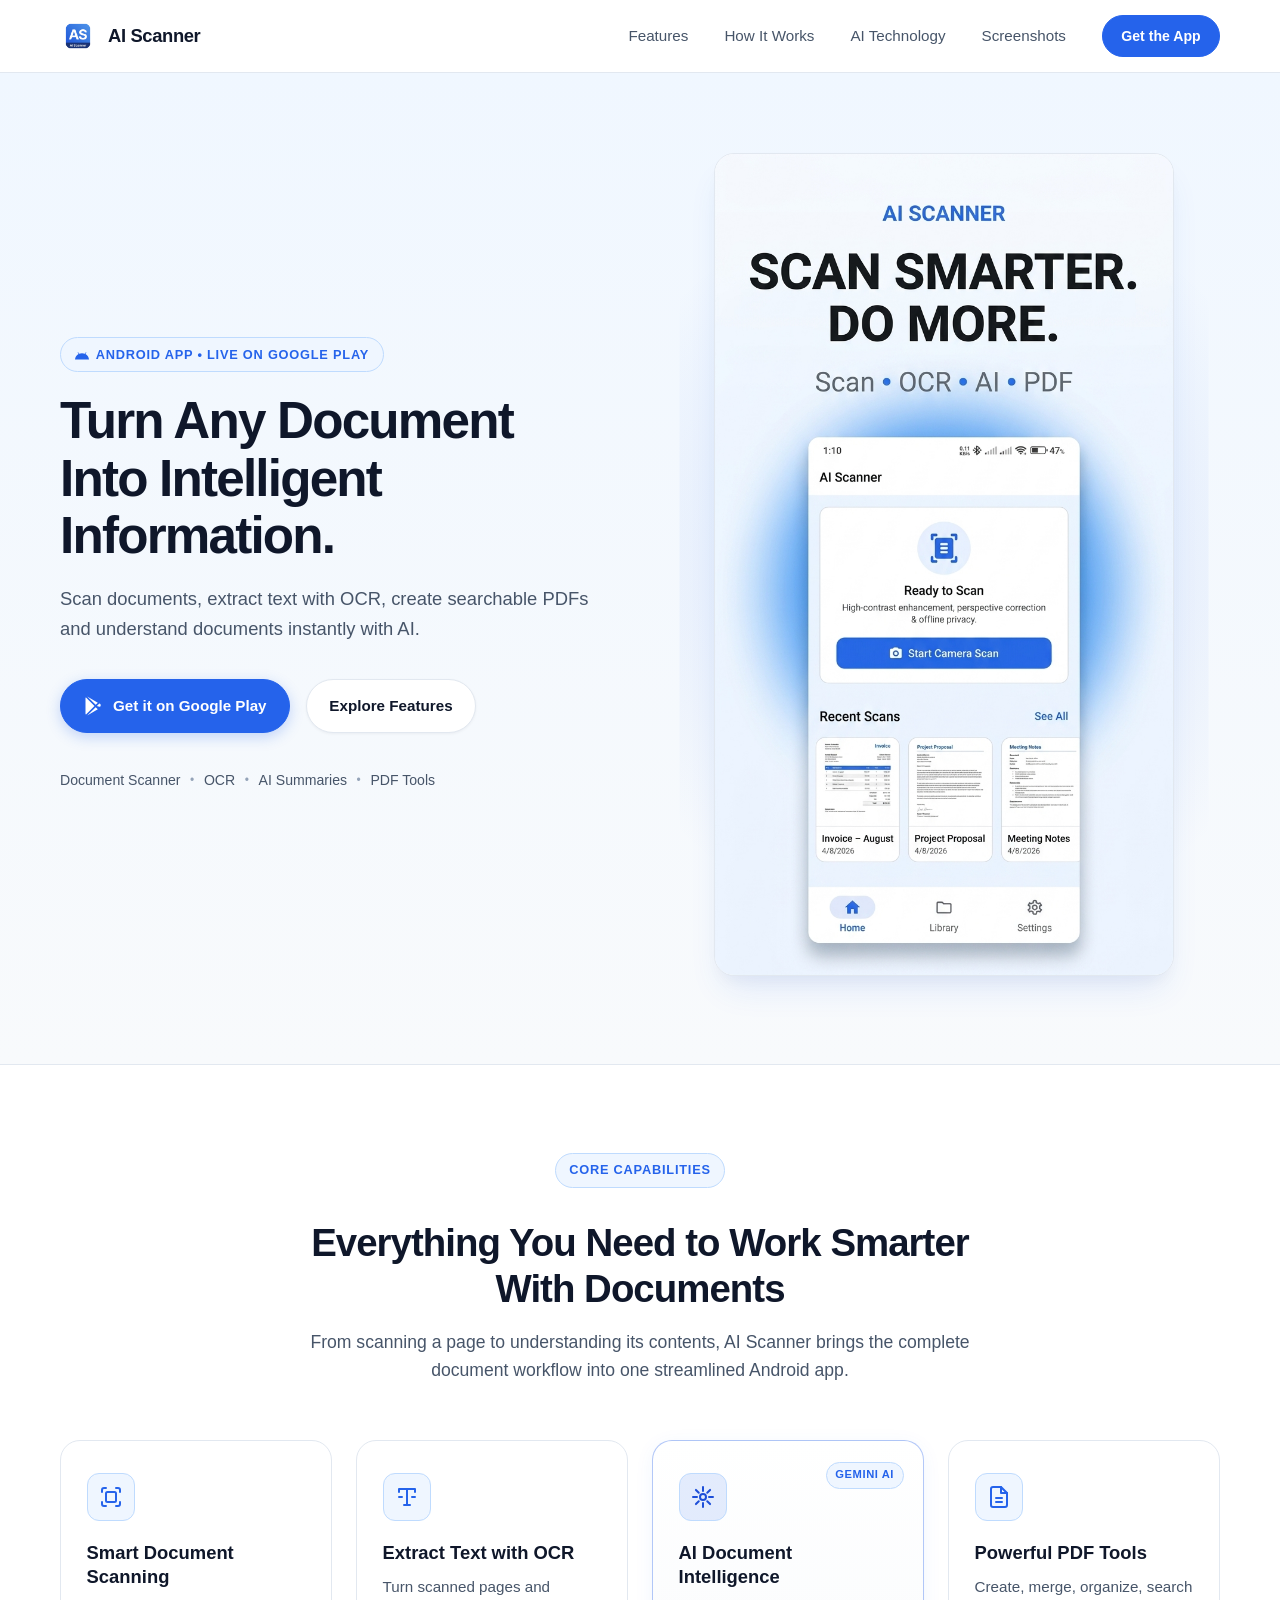
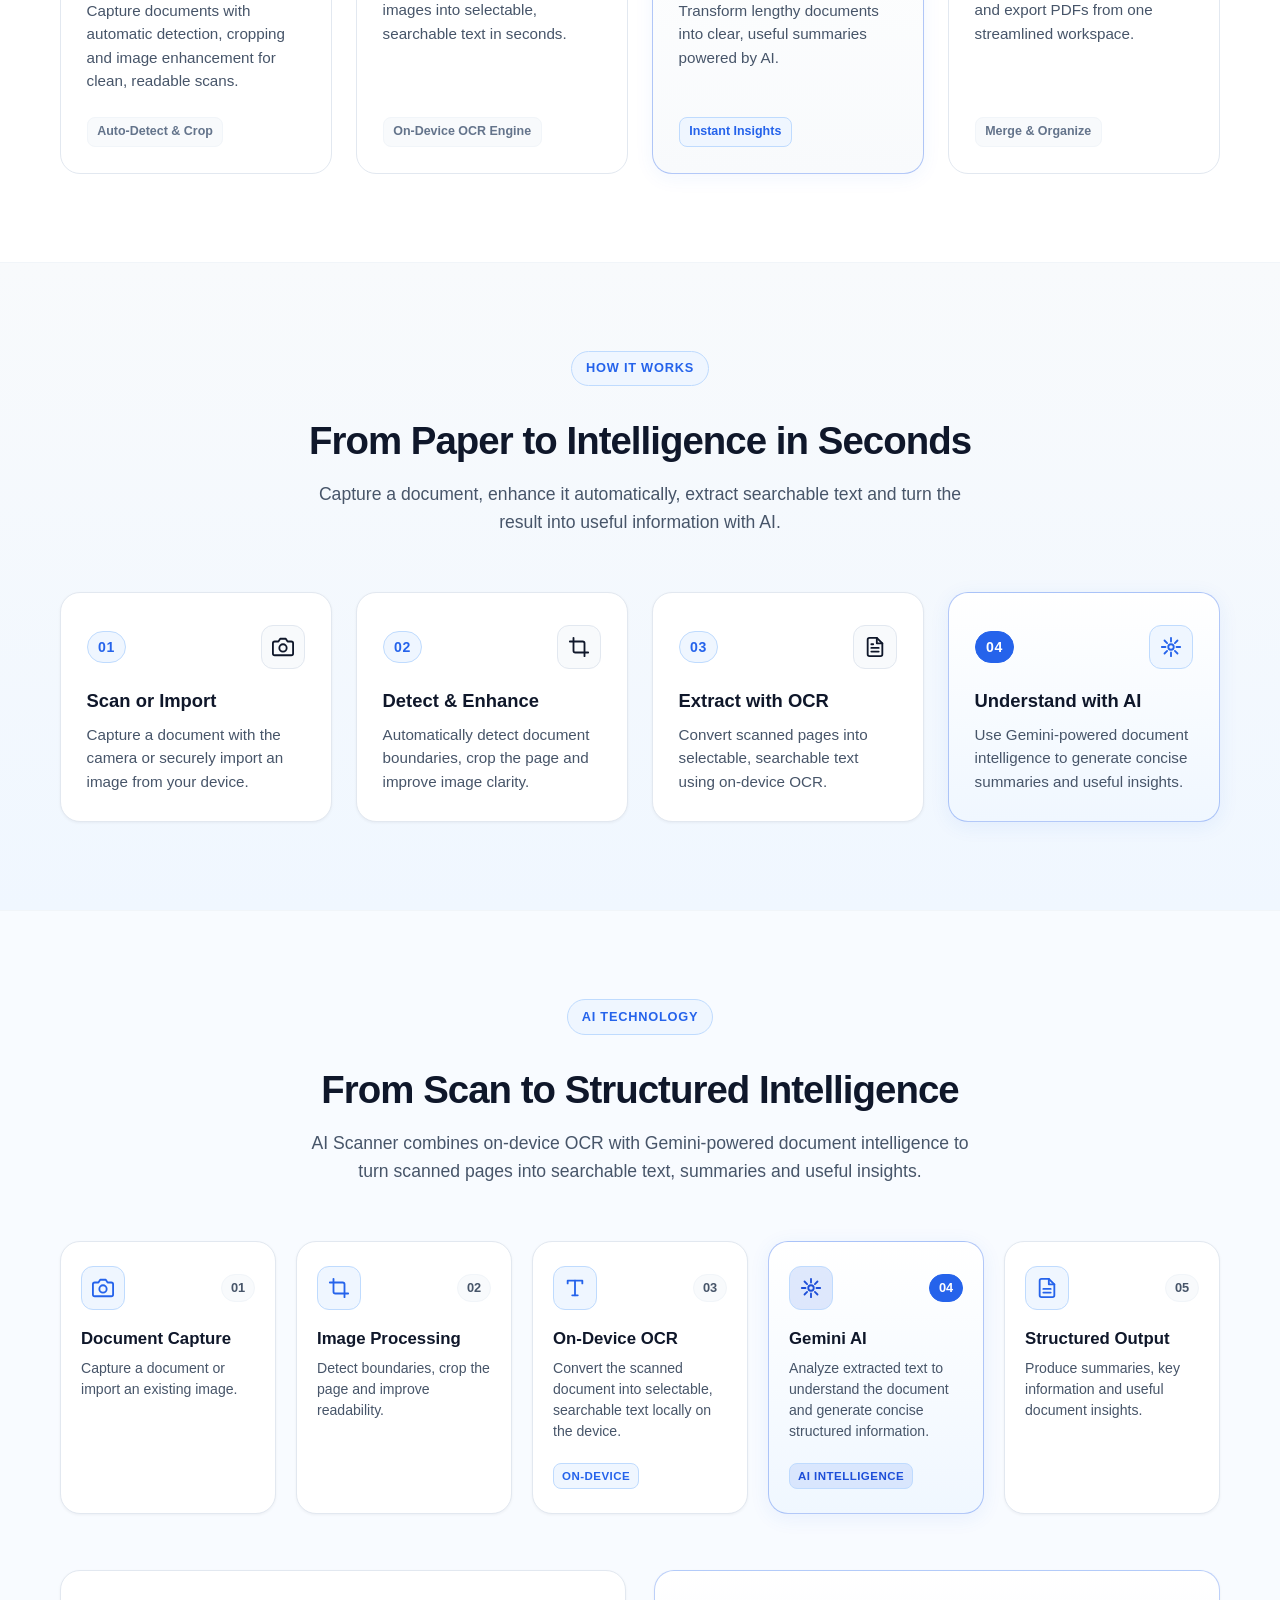
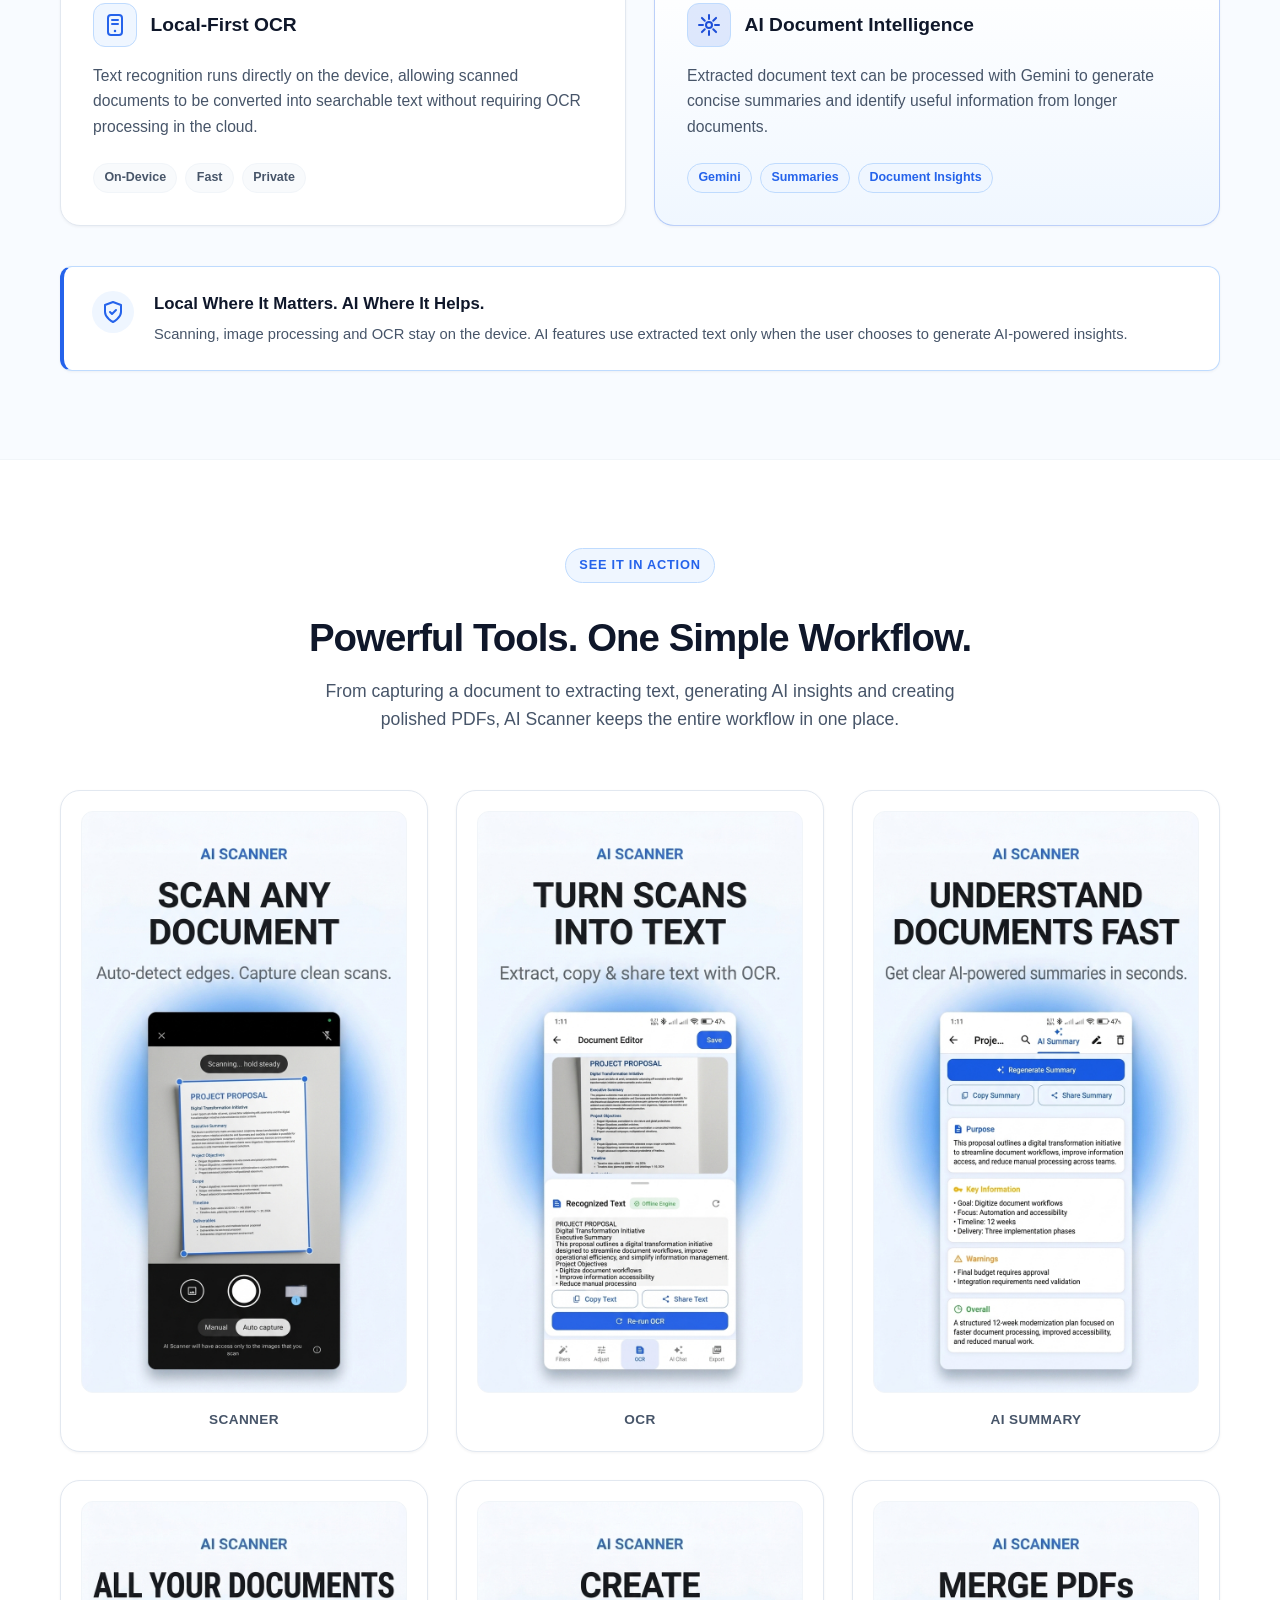
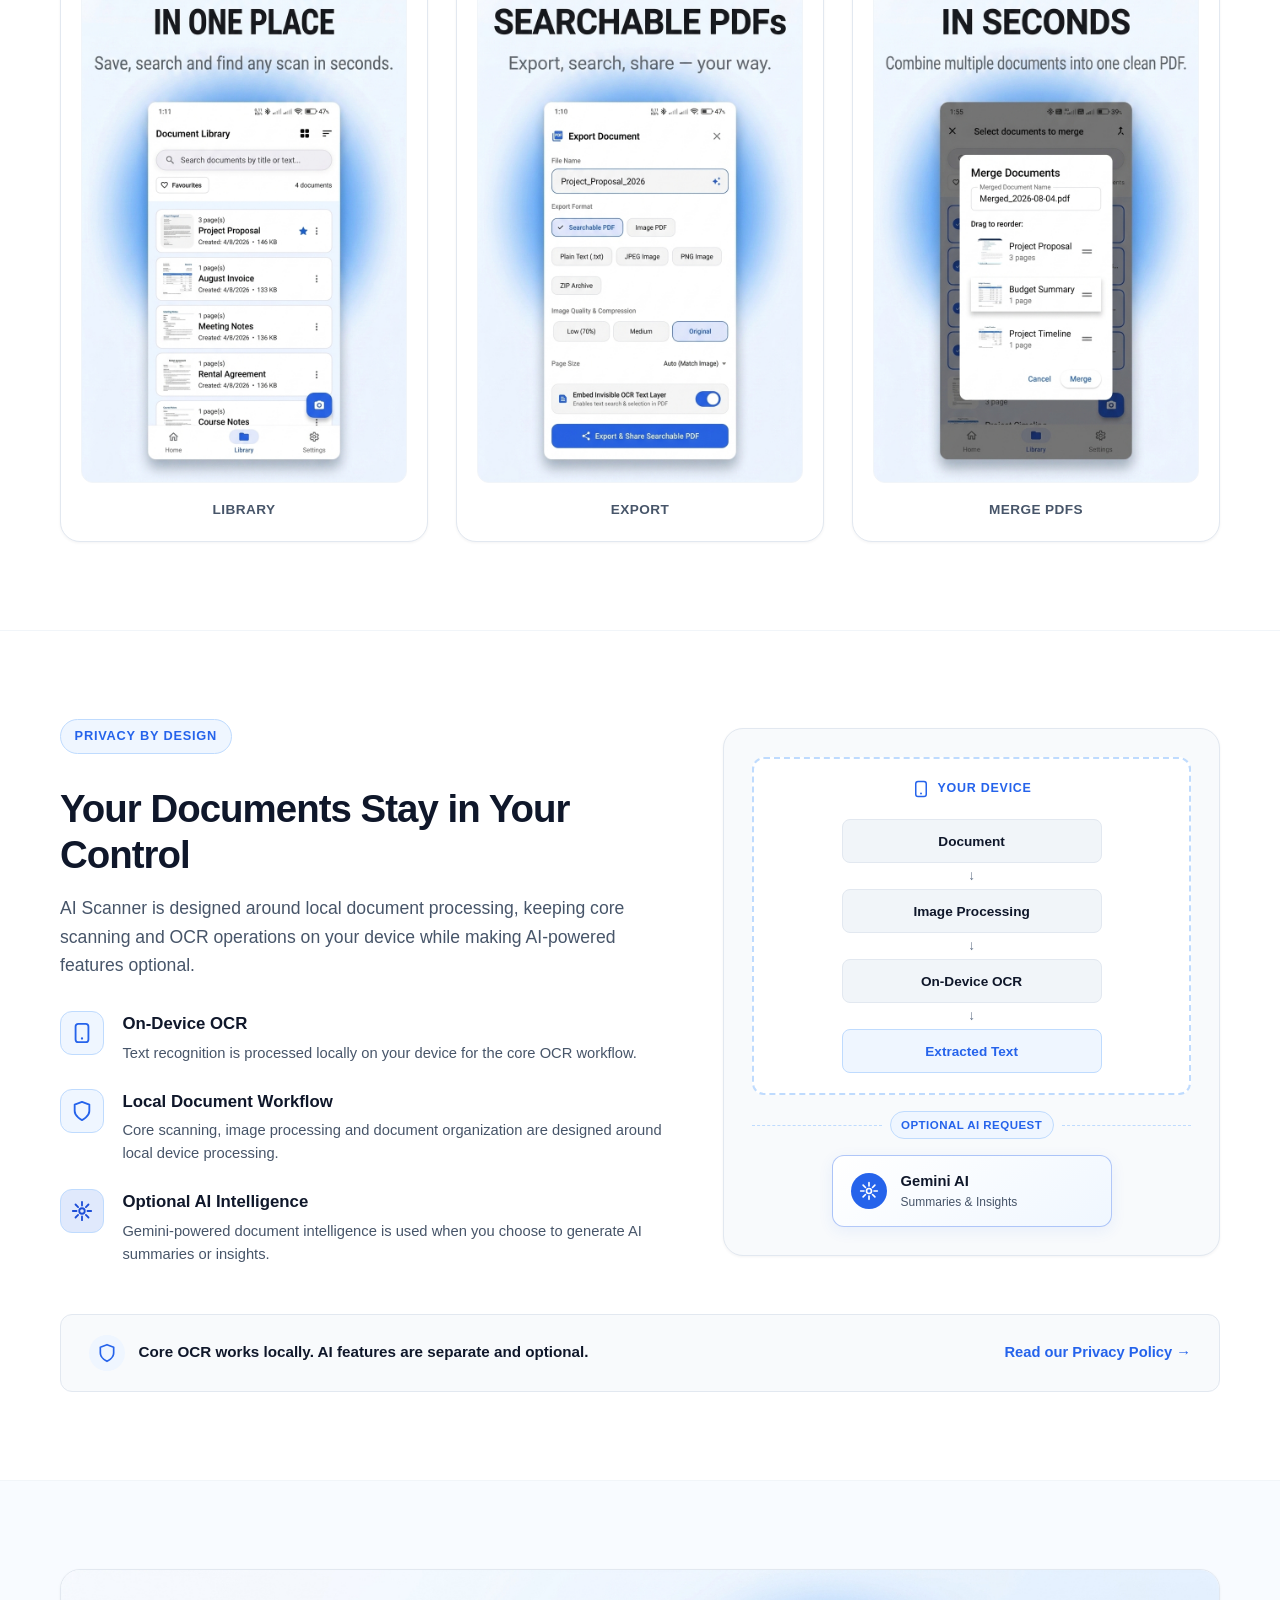
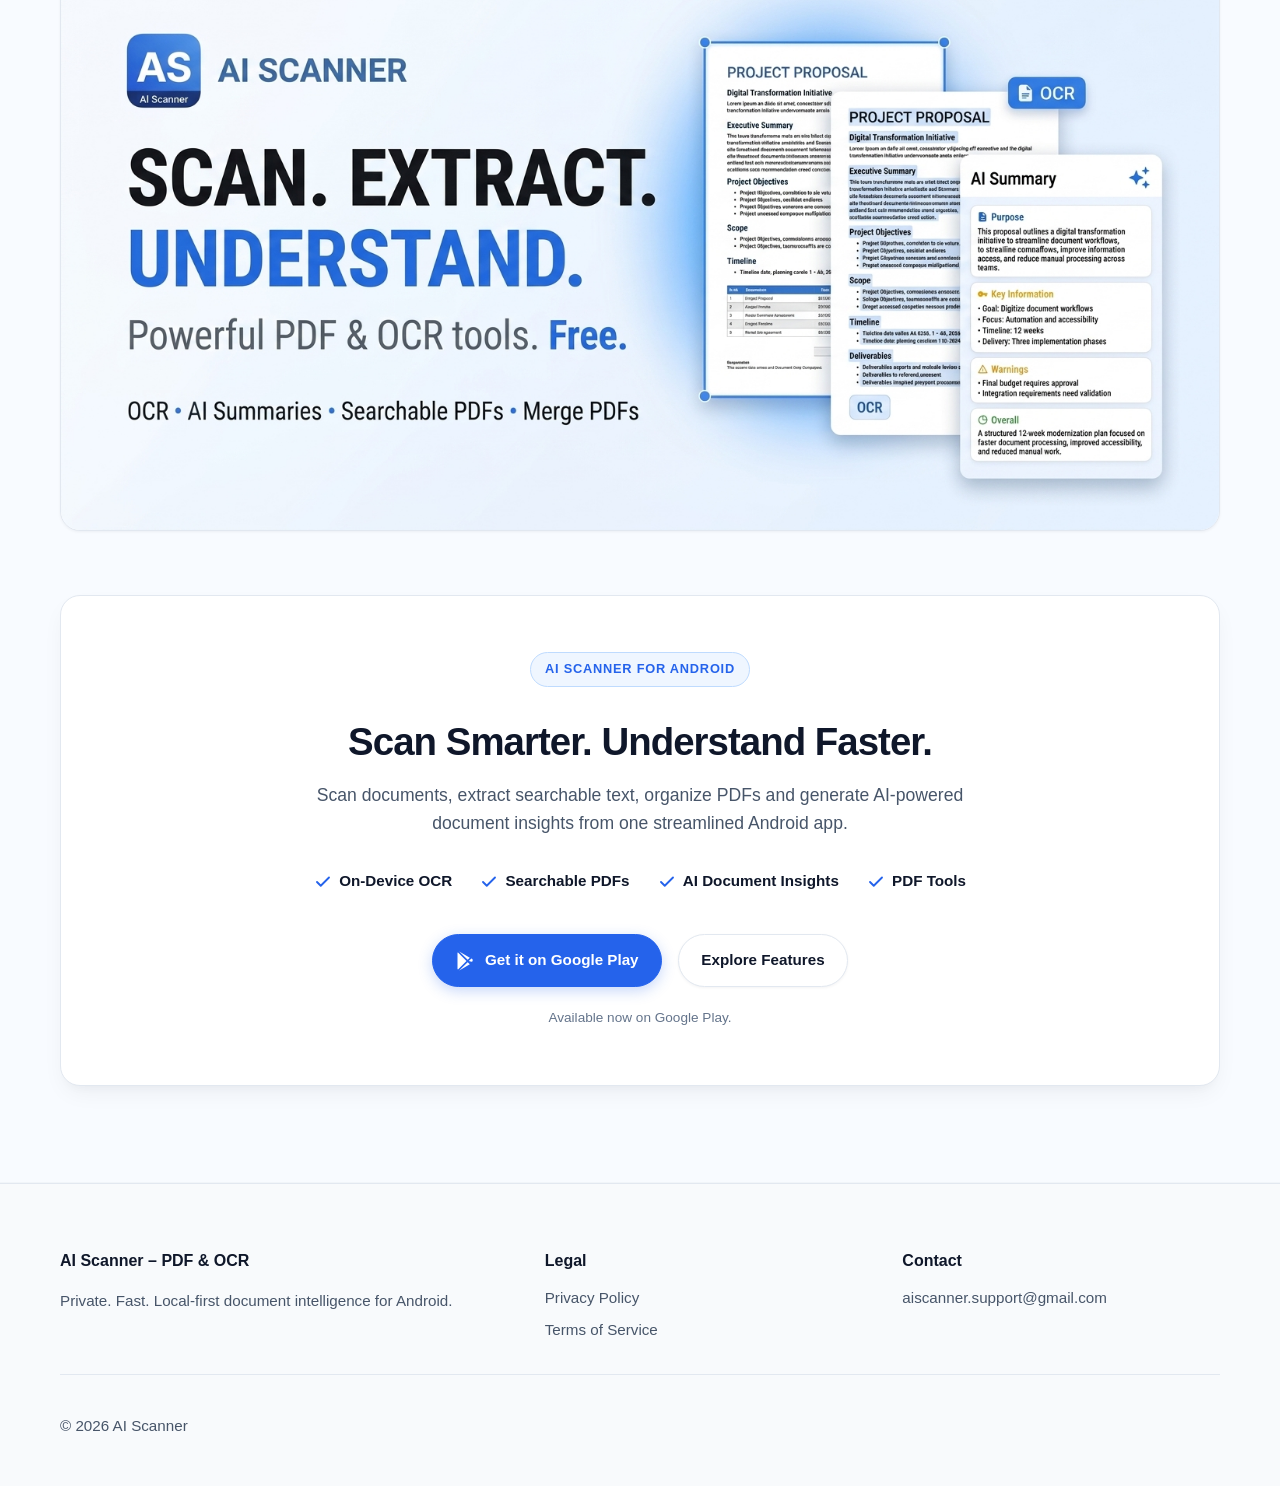
==== commit 14475743: "Update website for Google Play launch" ====
--- a/index.html
+++ b/index.html
@@ -34,11 +34,13 @@
     {
       "@context": "https://schema.org",
       "@type": "SoftwareApplication",
-      "name": "AI Scanner",
+      "name": "AI Scanner – PDF & OCR",
       "operatingSystem": "Android",
       "applicationCategory": "ProductivityApplication",
       "description": "Fast, local-first Android app for document scanning, optical character recognition (OCR), searchable PDF creation, and Gemini-powered document intelligence.",
-      "url": "https://kripa123456789.github.io/ai-scanner/"
+      "url": "https://kripa123456789.github.io/ai-scanner/",
+      "downloadUrl": "https://play.google.com/store/apps/details?id=com.ksapps.aiscanner",
+      "sameAs": "https://play.google.com/store/apps/details?id=com.ksapps.aiscanner"
     }
     </script>
   </head>
@@ -86,7 +88,7 @@
             <li><a href="#screenshots">Screenshots</a></li>
           </ul>
           <div class="nav-cta-wrapper">
-            <a href="#download" class="btn btn-nav">Get the App</a>
+            <a href="https://play.google.com/store/apps/details?id=com.ksapps.aiscanner" target="_blank" rel="noopener noreferrer" class="btn btn-nav">Get the App</a>
           </div>
         </div>
       </nav>
@@ -101,7 +103,7 @@
               <svg class="badge-icon" width="14" height="14" viewBox="0 0 24 24" fill="currentColor">
                 <path d="M17.523 15.3414C17.0526 15.3414 16.671 15.723 16.671 16.1934C16.671 16.6638 17.0526 17.0454 17.523 17.0454C17.9934 17.0454 18.375 16.6638 18.375 16.1934C18.375 15.723 17.9934 15.3414 17.523 15.3414ZM6.477 15.3414C6.0066 15.3414 5.625 15.723 5.625 16.1934C5.625 16.6638 6.0066 17.0454 6.477 17.0454C6.9474 17.0454 7.329 16.6638 7.329 16.1934C7.329 15.723 6.9474 15.3414 6.477 15.3414ZM17.962 10.457L19.467 7.8504C19.6104 7.602 19.5252 7.2846 19.2768 7.1412C19.0284 6.9978 18.711 7.083 18.5676 7.3314L17.0274 9.999C15.5262 9.3138 13.824 8.925 12 8.925C10.176 8.925 8.4738 9.3138 6.9726 9.999L5.4324 7.3314C5.289 7.083 4.9716 6.9978 4.7232 7.1412C4.4748 7.2846 4.3896 7.602 4.533 7.8504L6.038 10.457C2.656 12.302 0.354 15.655 0 19.688H24C23.646 15.655 21.344 12.302 17.962 10.457Z"/>
               </svg>
-              <span>Android App</span>
+              <span>Android App • Live on Google Play</span>
             </div>
             
             <h1 class="hero-headline">Turn Any Document Into Intelligent Information.</h1>
@@ -111,11 +113,11 @@
             </p>
             
             <div class="hero-actions" id="get-app">
-              <a class="btn btn-primary" href="#download">
+              <a class="btn btn-primary" href="https://play.google.com/store/apps/details?id=com.ksapps.aiscanner" target="_blank" rel="noopener noreferrer">
                 <svg class="btn-icon" width="20" height="20" viewBox="0 0 24 24" fill="currentColor">
                   <path d="M3.609 1.814L13.792 12 3.61 22.186a1.99 1.99 0 0 1-.61-.958L3 2.772c0-.368.106-.72.303-.958zM15.206 13.414l2.584 2.584-12.753 7.362 10.169-9.946zm2.584-5.412L15.206 10.586 5.037.64l12.753 7.362zM16.621 12l2.97-2.97a1.99 1.99 0 0 1 0 3.94L16.62 12z"/>
                 </svg>
-                <span>Coming Soon on Google Play</span>
+                <span>Get it on Google Play</span>
               </a>
               <a class="btn btn-secondary" href="#features">Explore Features</a>
             </div>
@@ -799,16 +801,16 @@
 
             <!-- CTA BUTTONS & RELEASE NOTE -->
             <div class="cta-actions">
-              <button type="button" class="btn btn-primary btn-cta-main">
+              <a href="https://play.google.com/store/apps/details?id=com.ksapps.aiscanner" target="_blank" rel="noopener noreferrer" class="btn btn-primary btn-cta-main">
                 <svg class="btn-icon" width="20" height="20" viewBox="0 0 24 24" fill="currentColor" aria-hidden="true">
                   <path d="M3.609 1.814L13.792 12 3.61 22.186a1.99 1.99 0 0 1-.61-.958L3 2.772c0-.368.106-.72.303-.958zM15.206 13.414l2.584 2.584-12.753 7.362 10.169-9.946zm2.584-5.412L15.206 10.586 5.037.64l12.753 7.362zM16.621 12l2.97-2.97a1.99 1.99 0 0 1 0 3.94L16.62 12z"/>
                 </svg>
-                <span>Coming Soon on Google Play</span>
-              </button>
-              <a href="#features" class="btn btn-secondary">Explore Features</a>
-            </div>
-
-            <span class="release-note">Android release coming soon.</span>
+                <span>Get it on Google Play</span>
+              </a>
+              <a class="btn btn-secondary" href="#features">Explore Features</a>
+            </div>
+
+            <span class="release-note">Available now on Google Play.</span>
           </div>
         </div>
       </section>
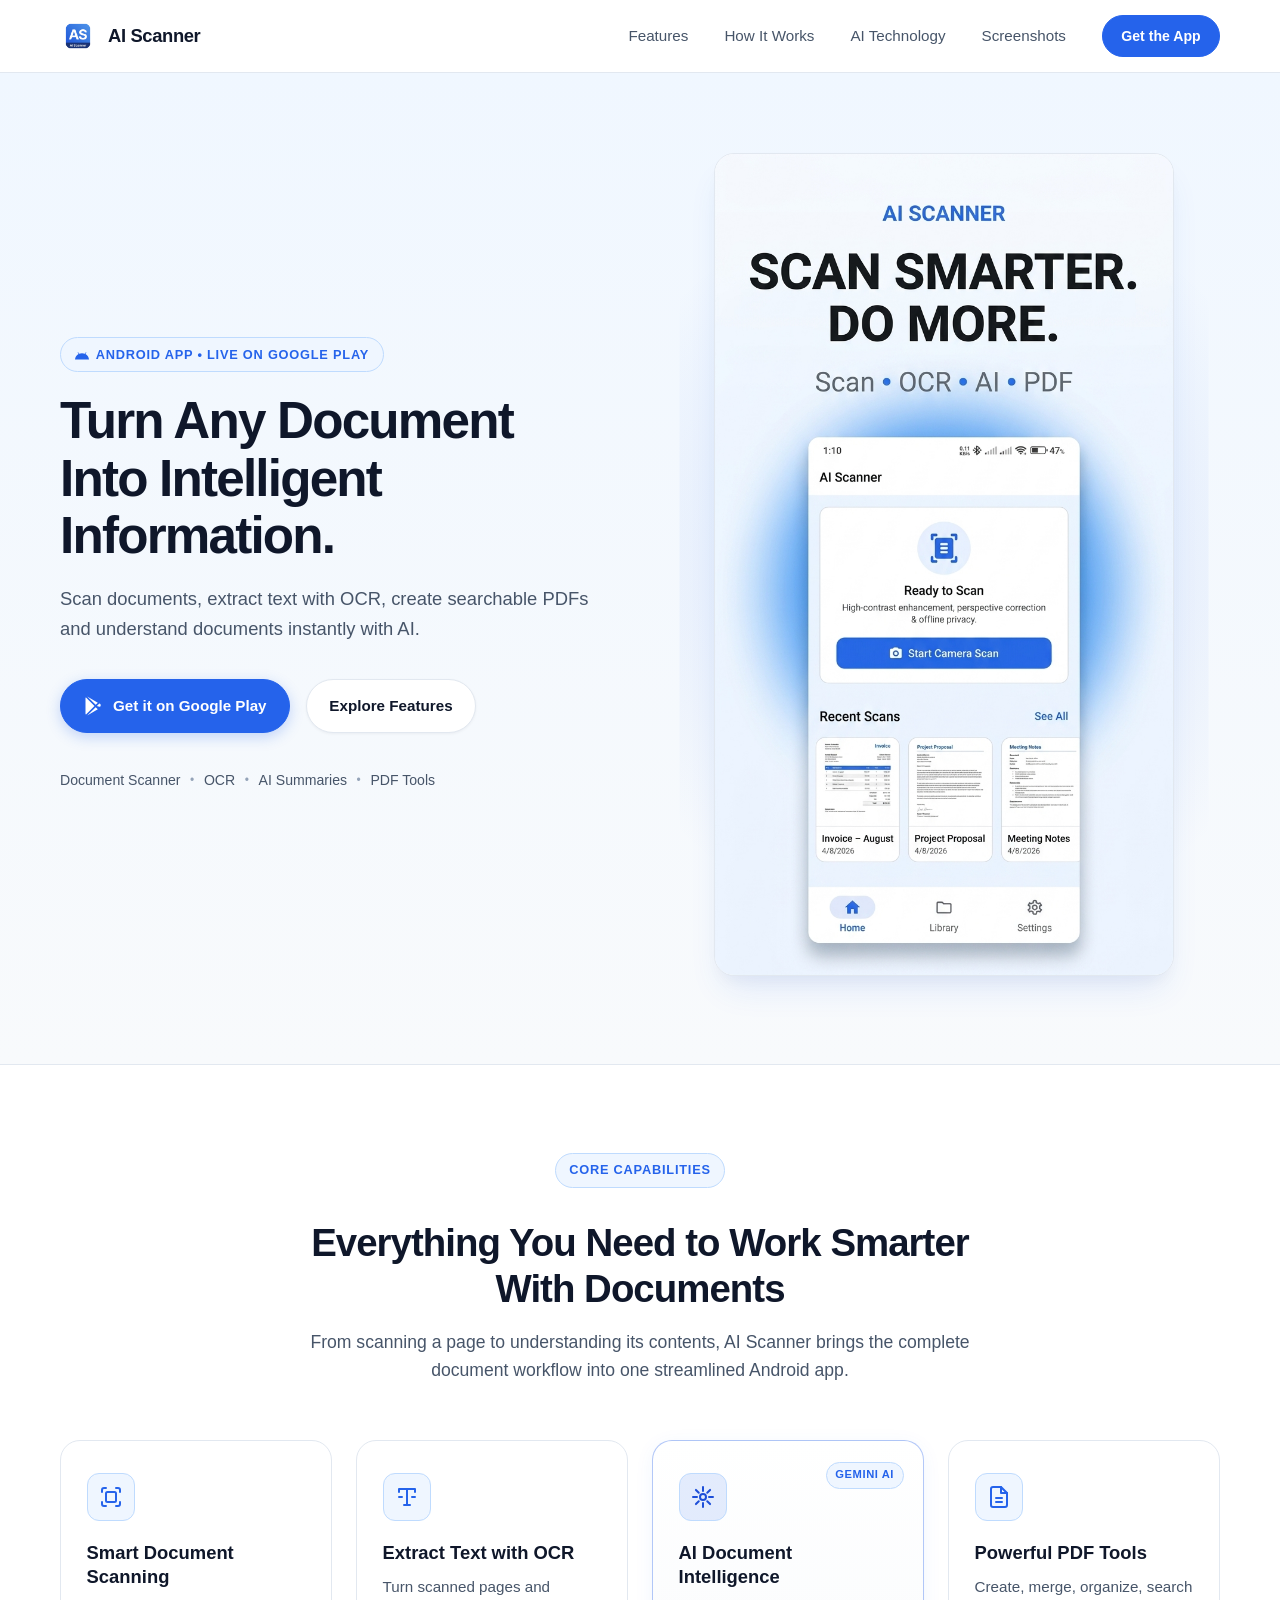
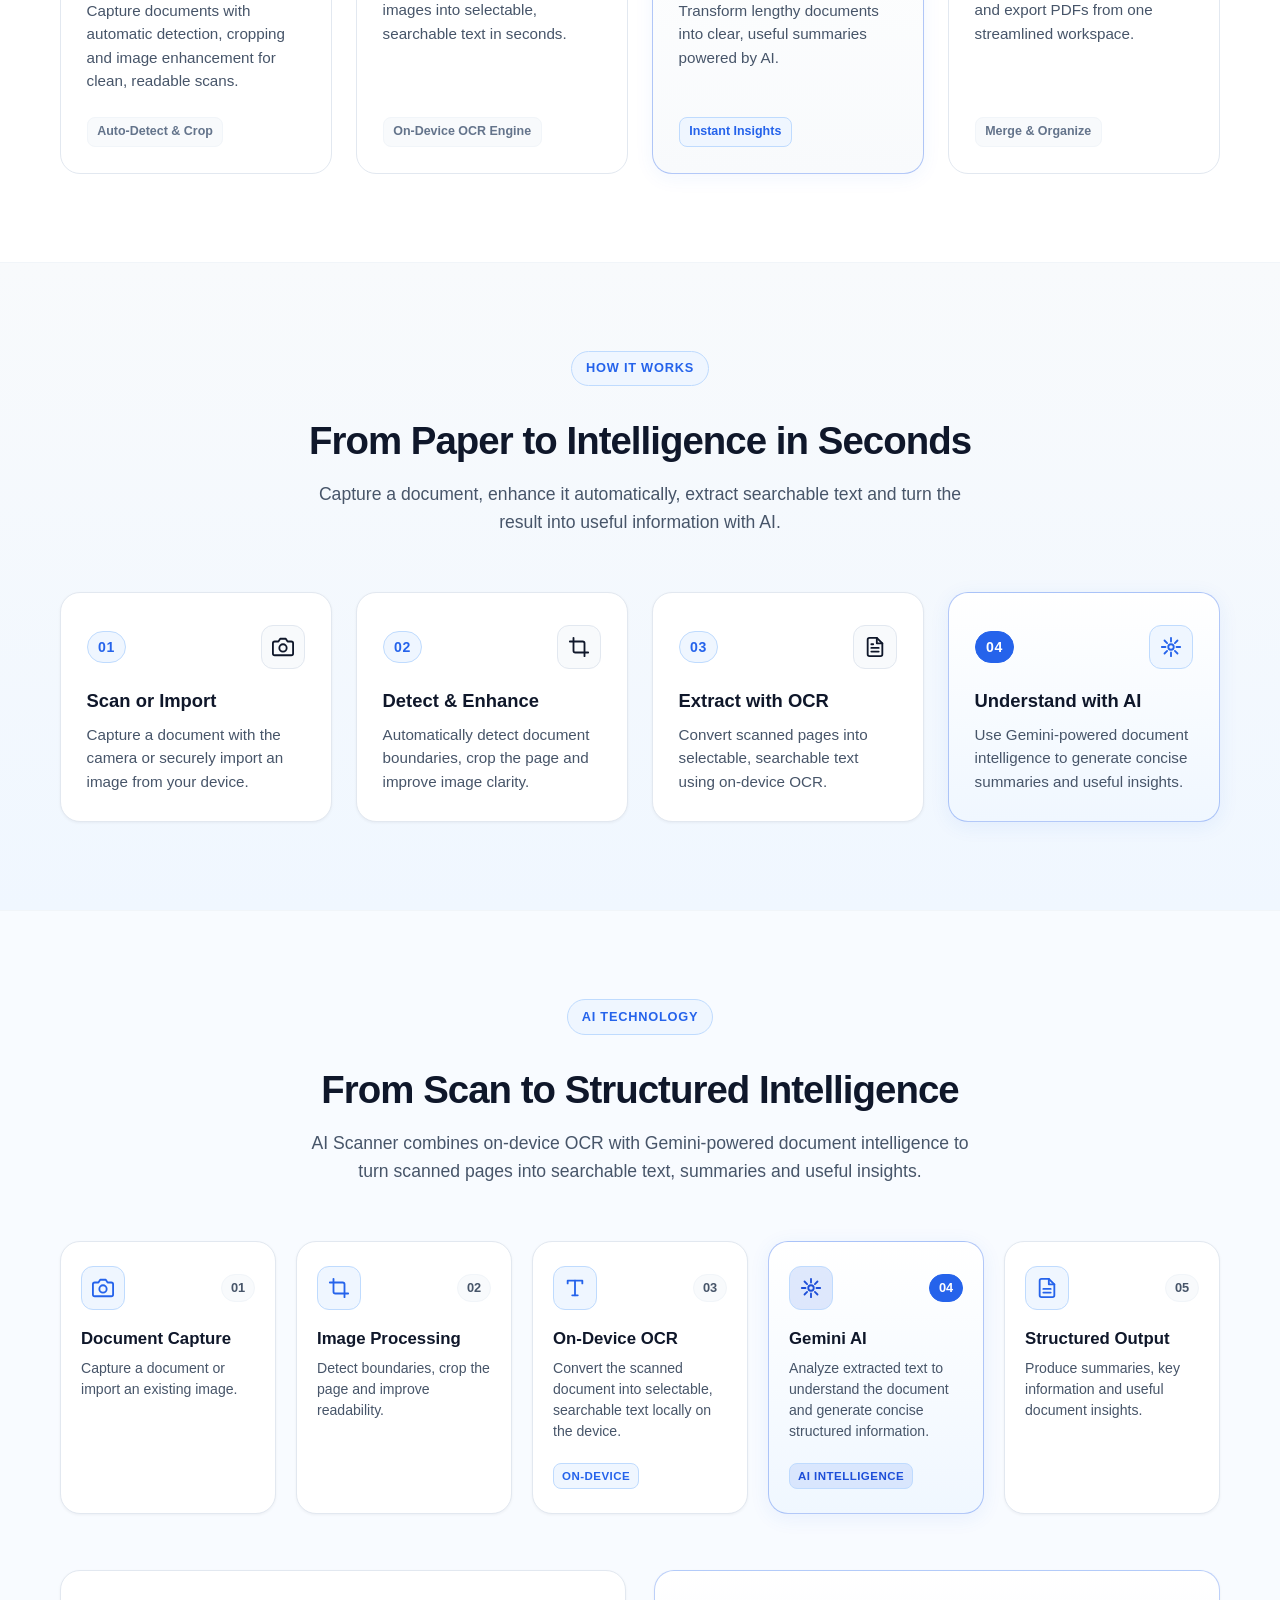
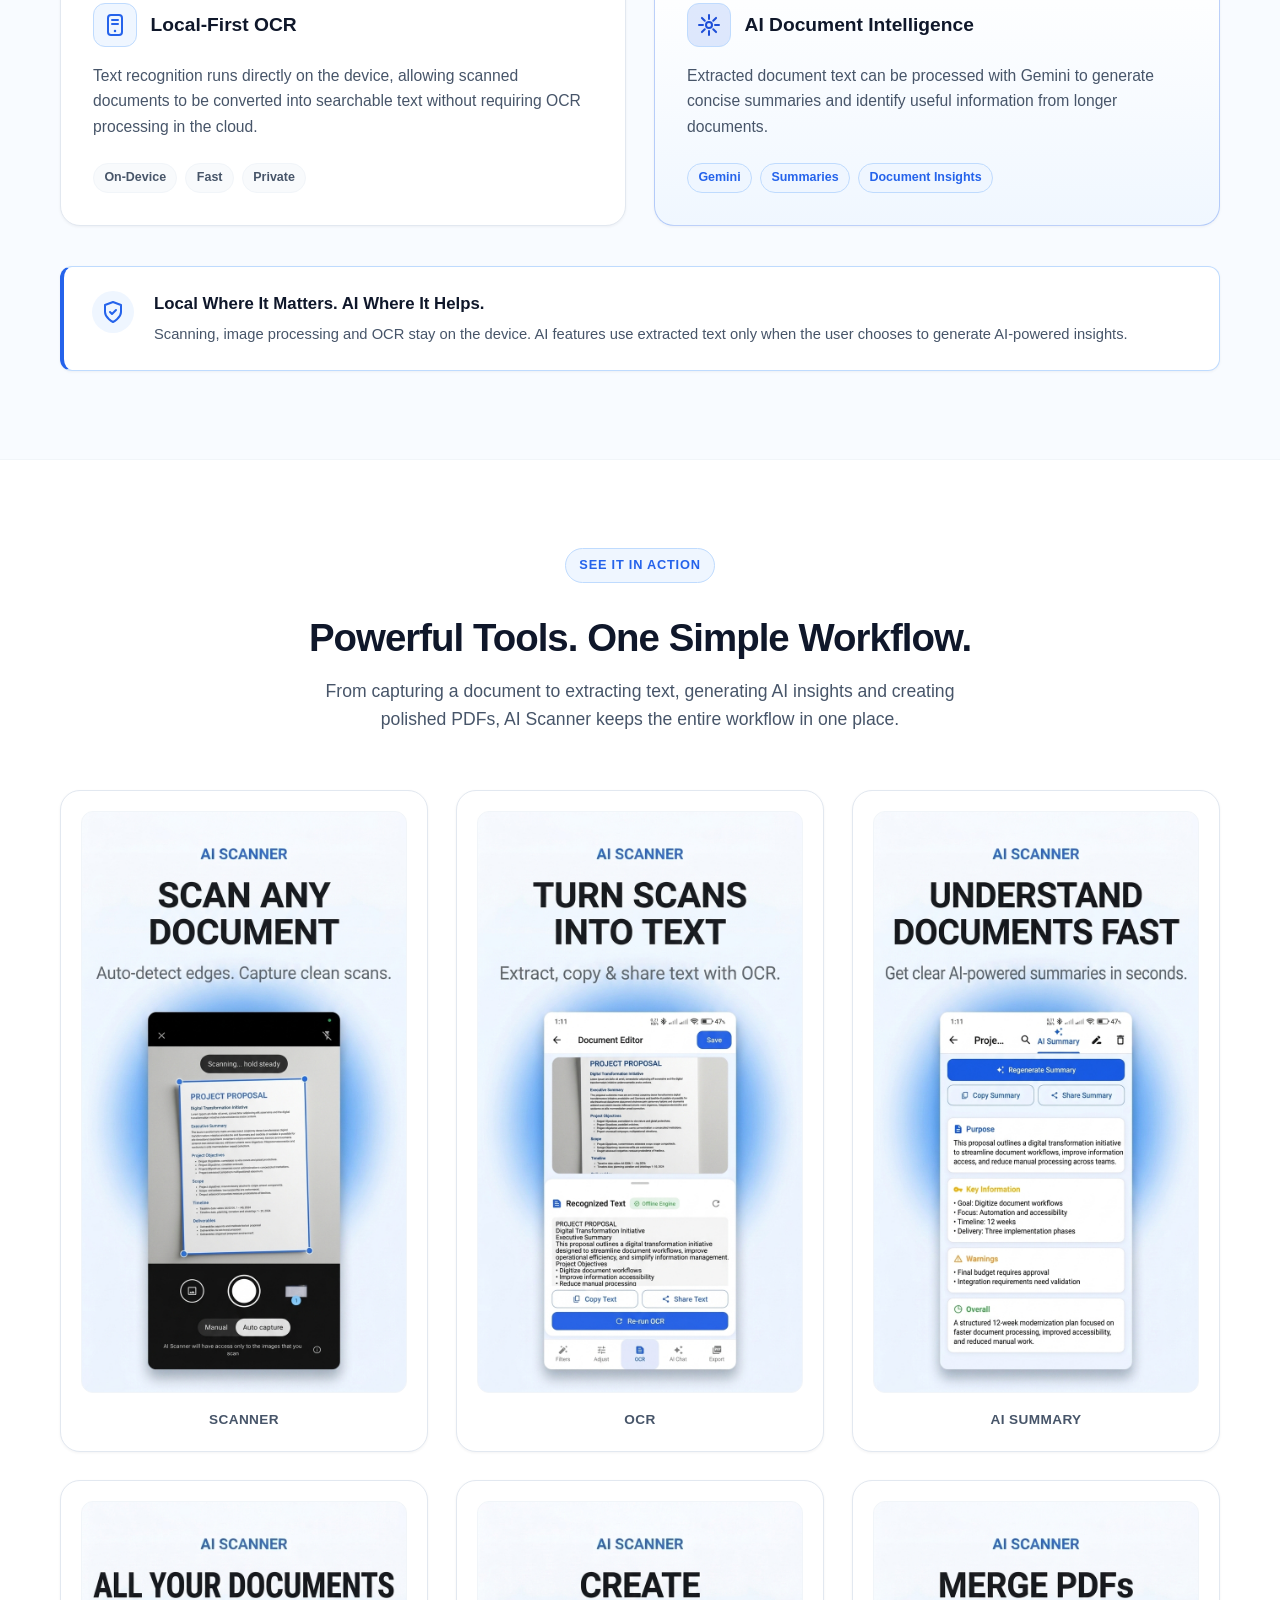
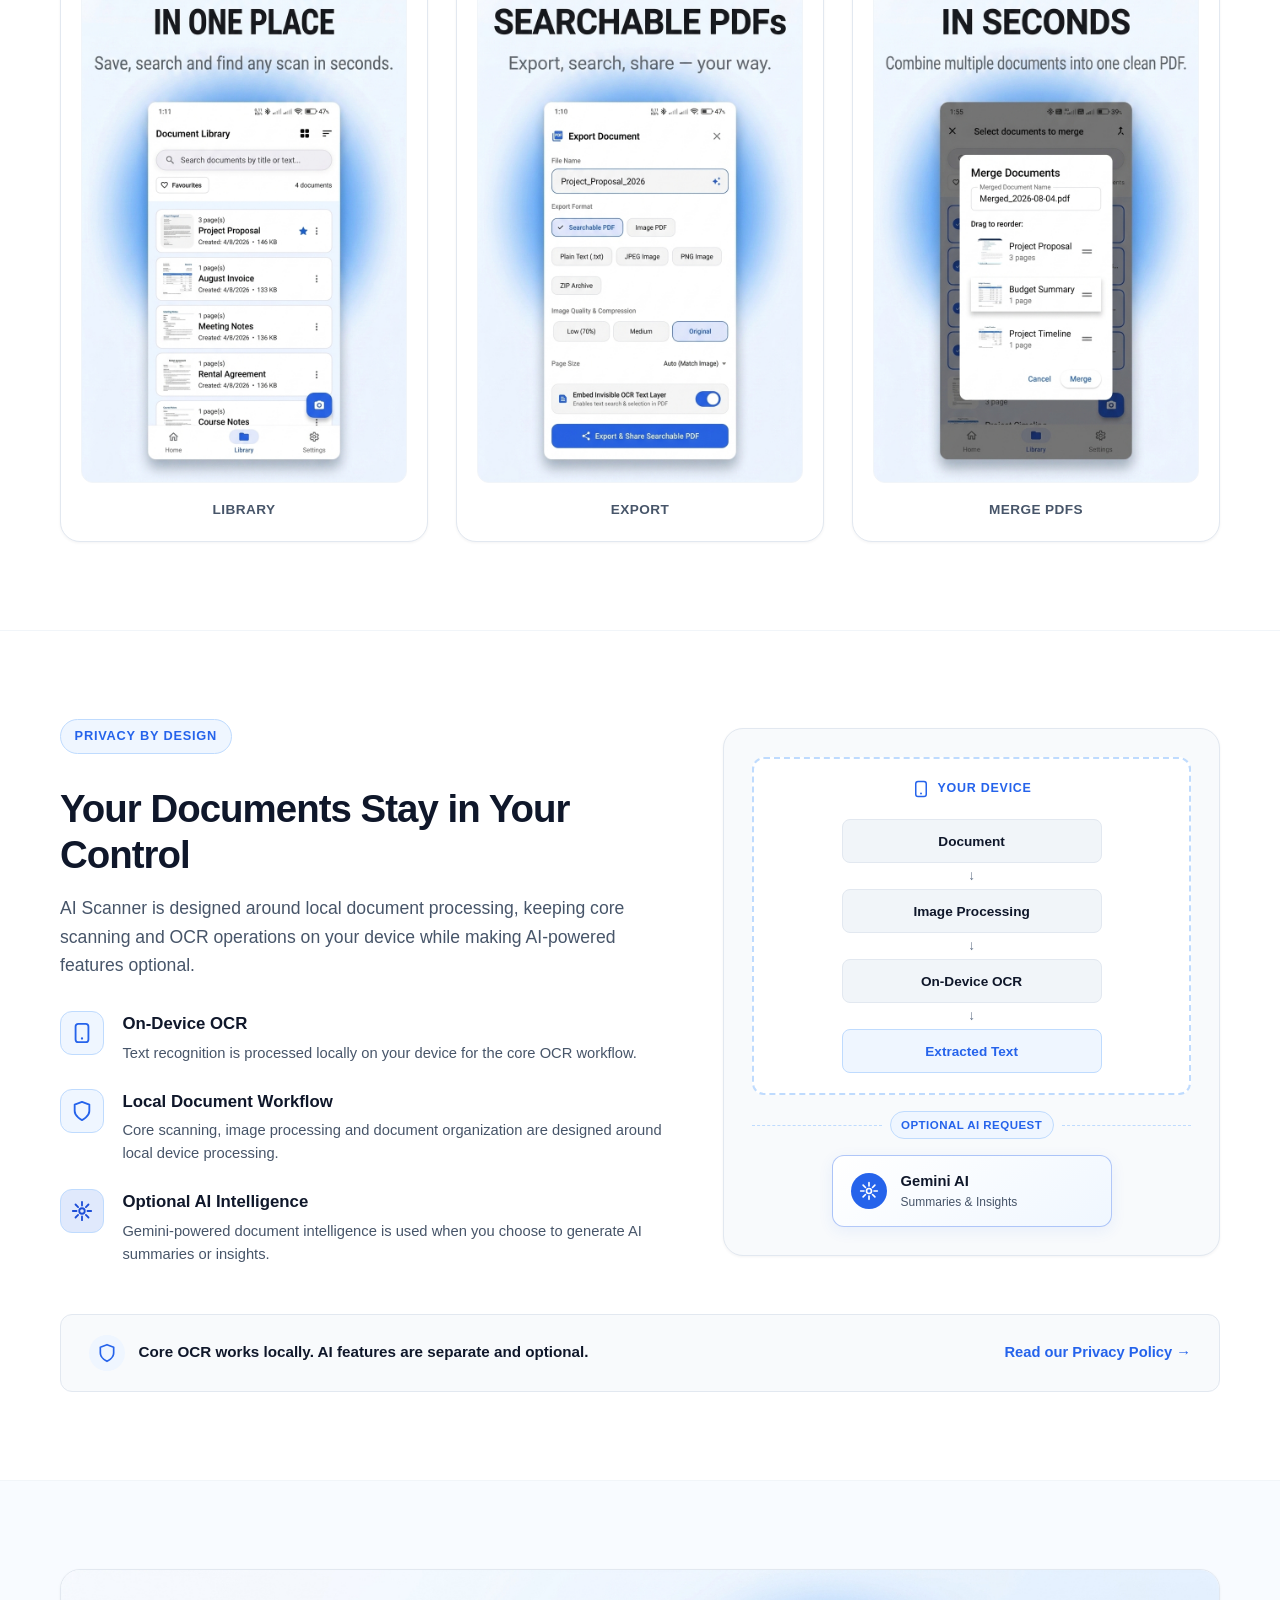
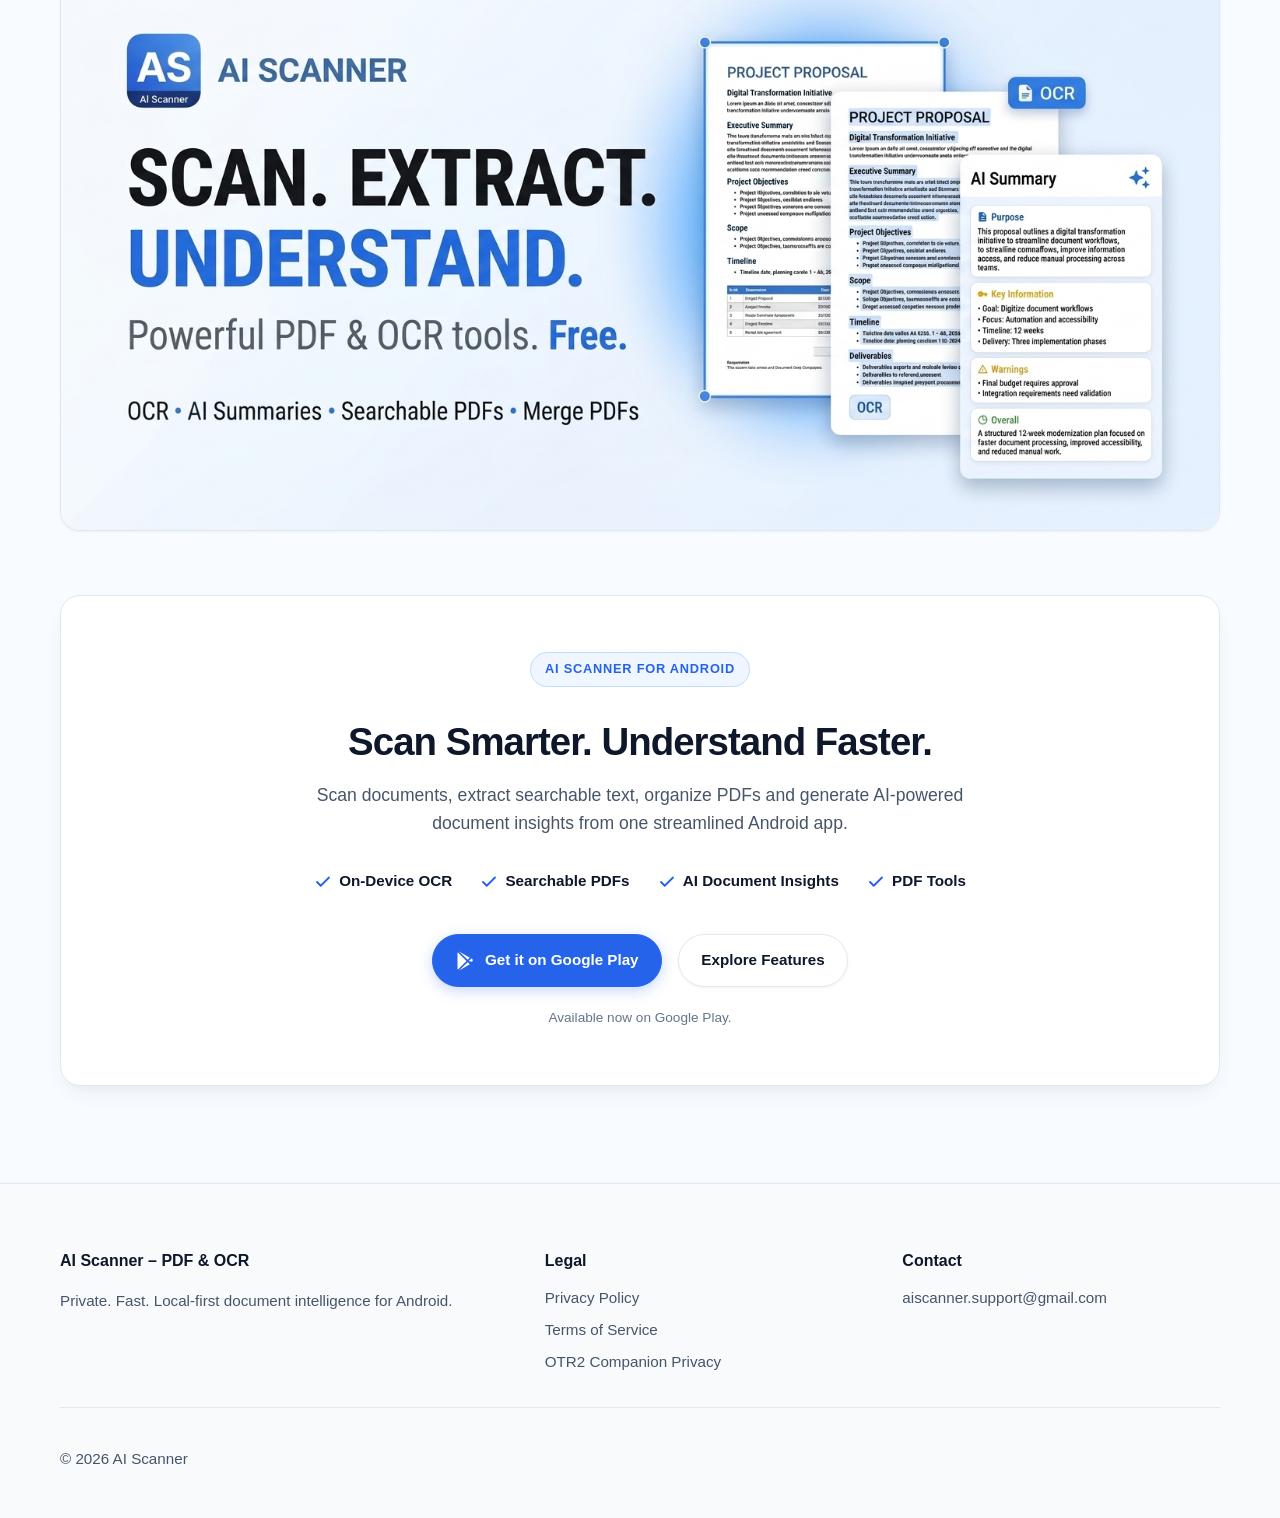
==== commit 1a477547: "Add Privacy Policy and Terms for Companion for OTR2" ====
--- a/index.html
+++ b/index.html
@@ -836,6 +836,7 @@
           <ul>
             <li><a href="./privacy.html">Privacy Policy</a></li>
             <li><a href="./terms.html">Terms of Service</a></li>
+            <li><a href="./otr2-privacy.html">OTR2 Companion Privacy</a></li>
           </ul>
         </div>
         <div>
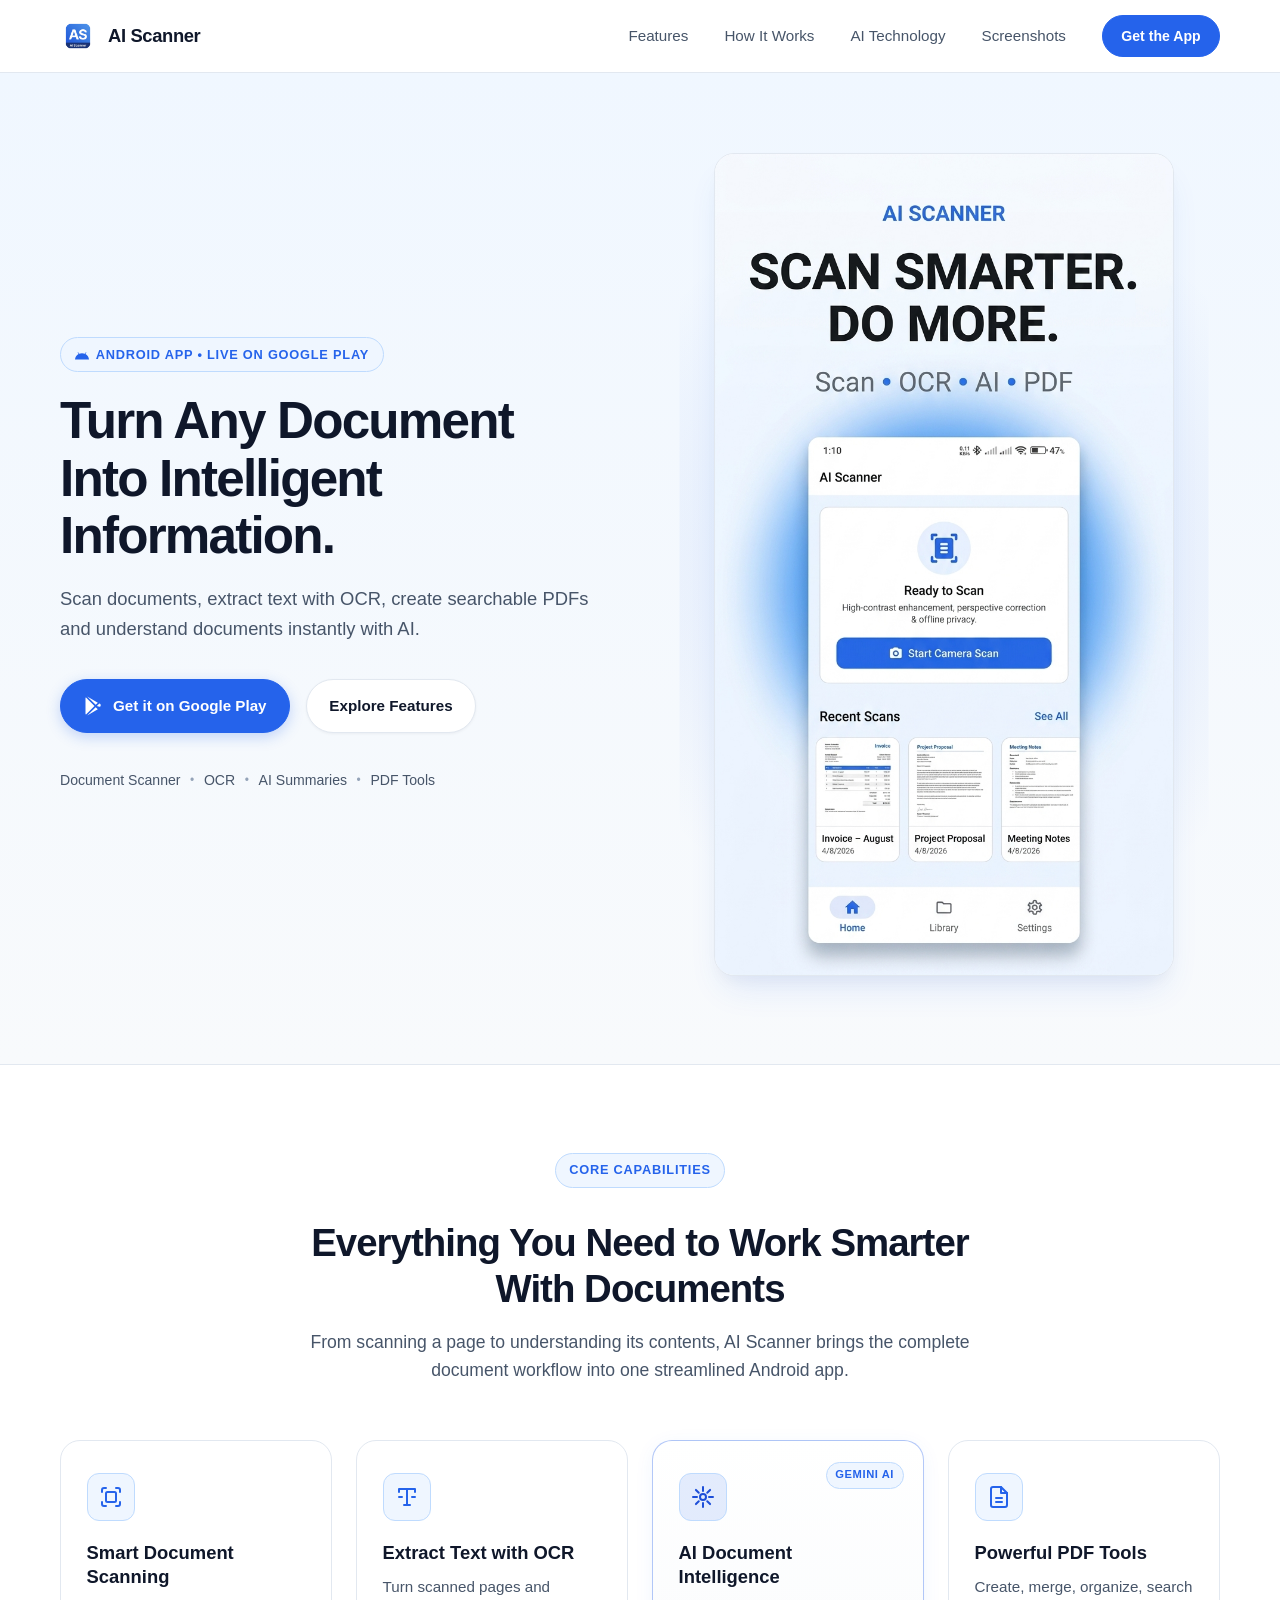
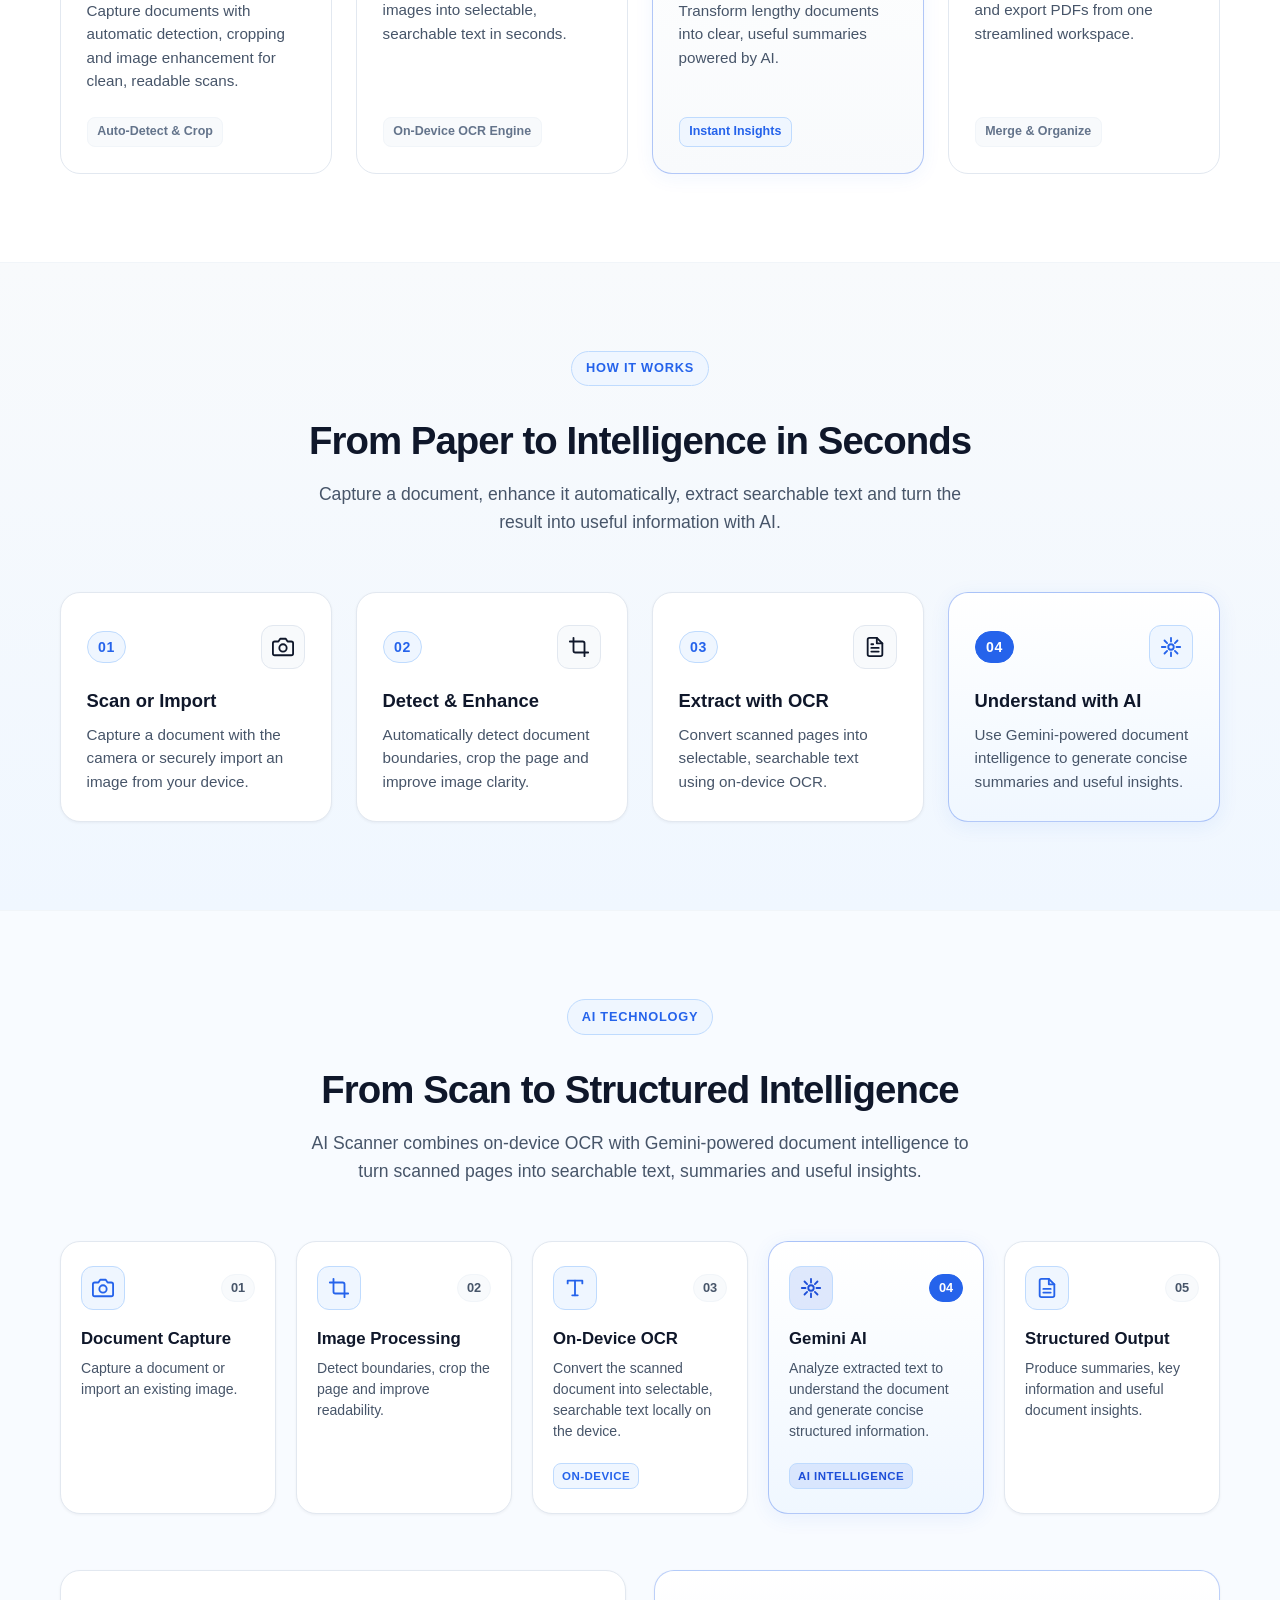
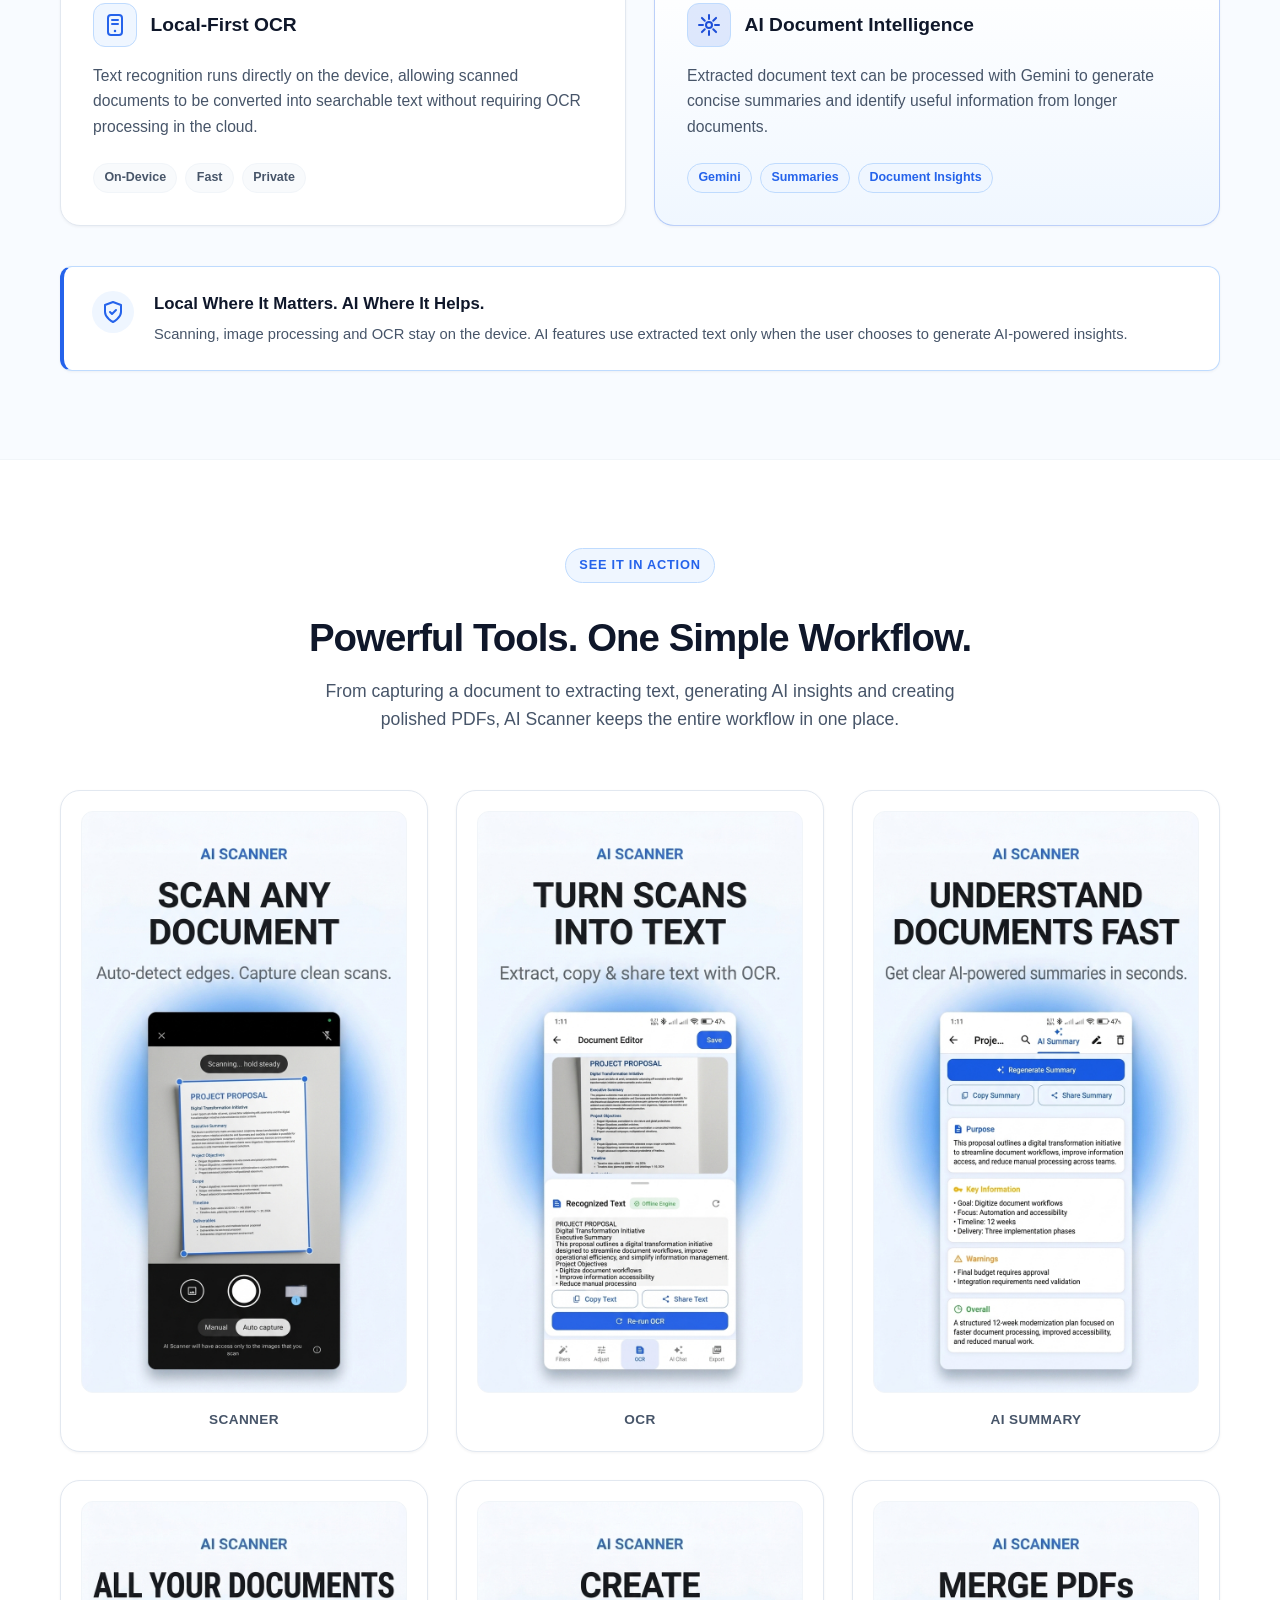
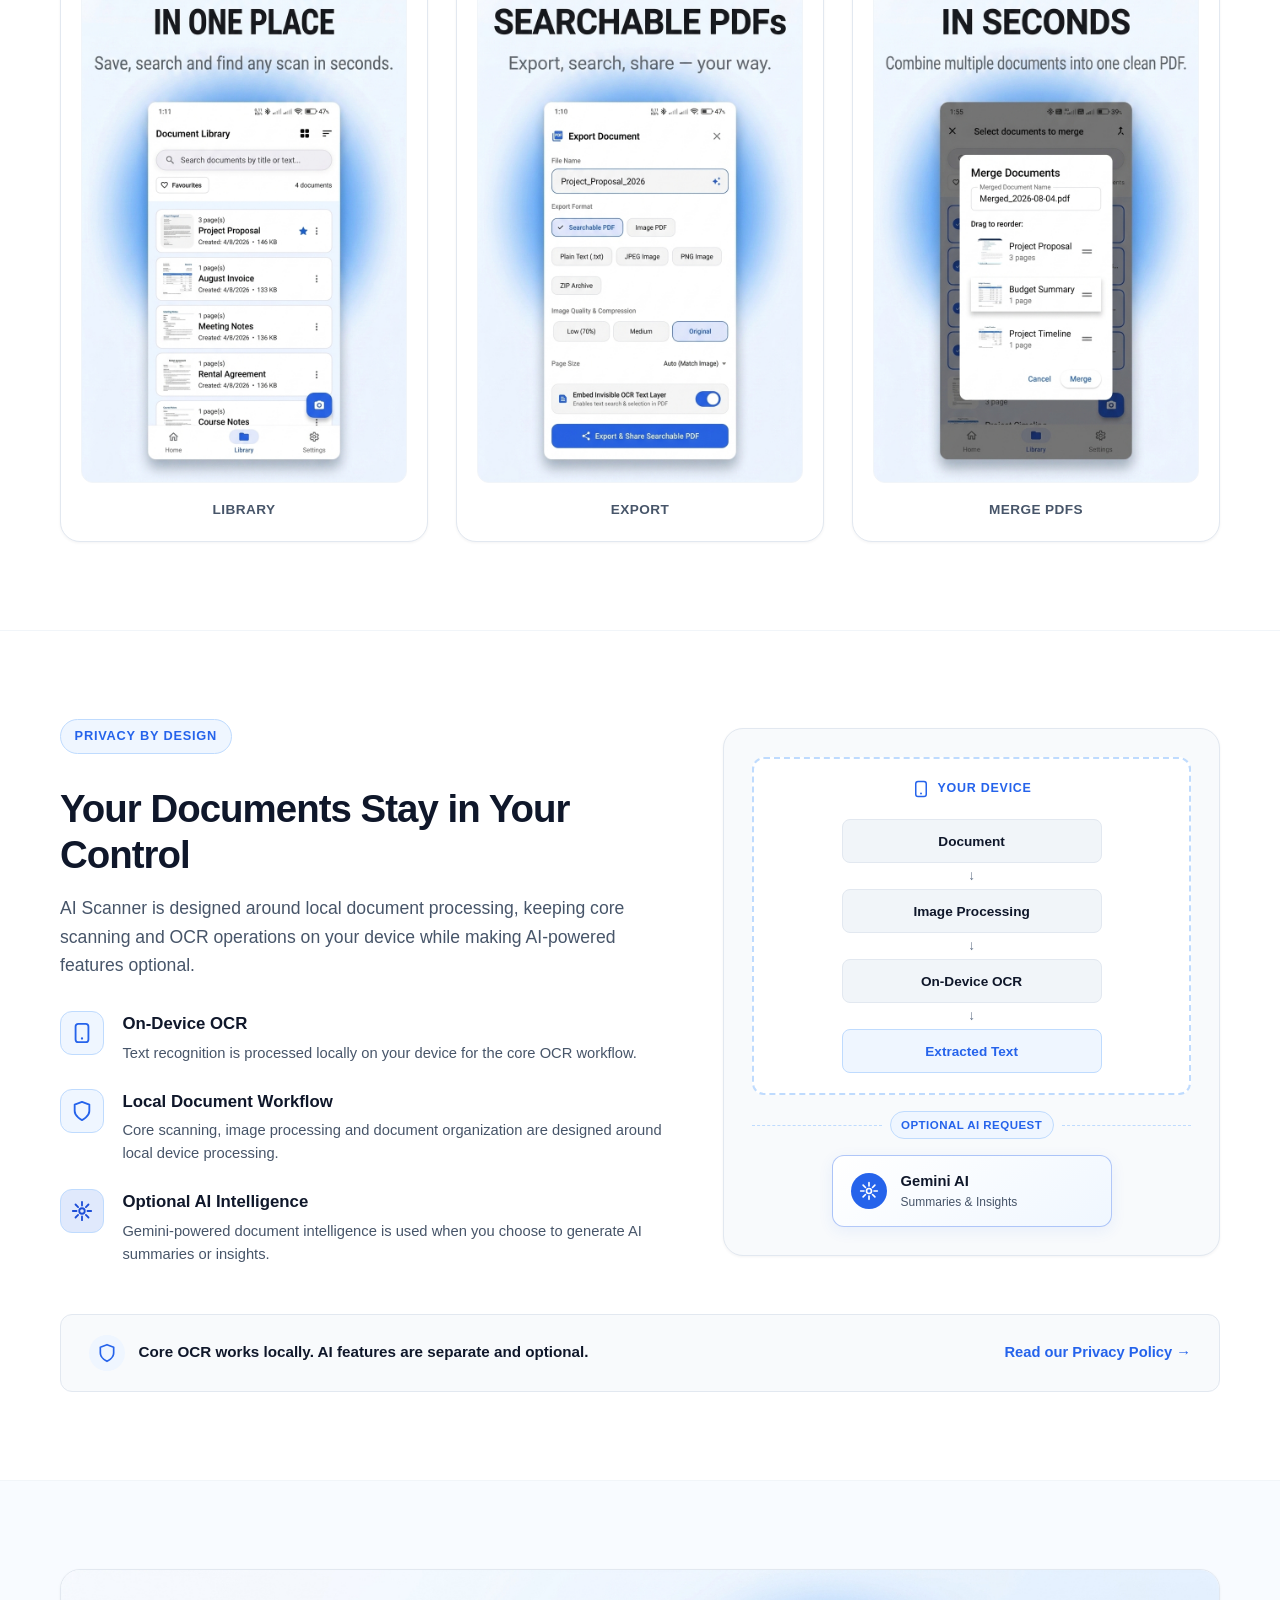
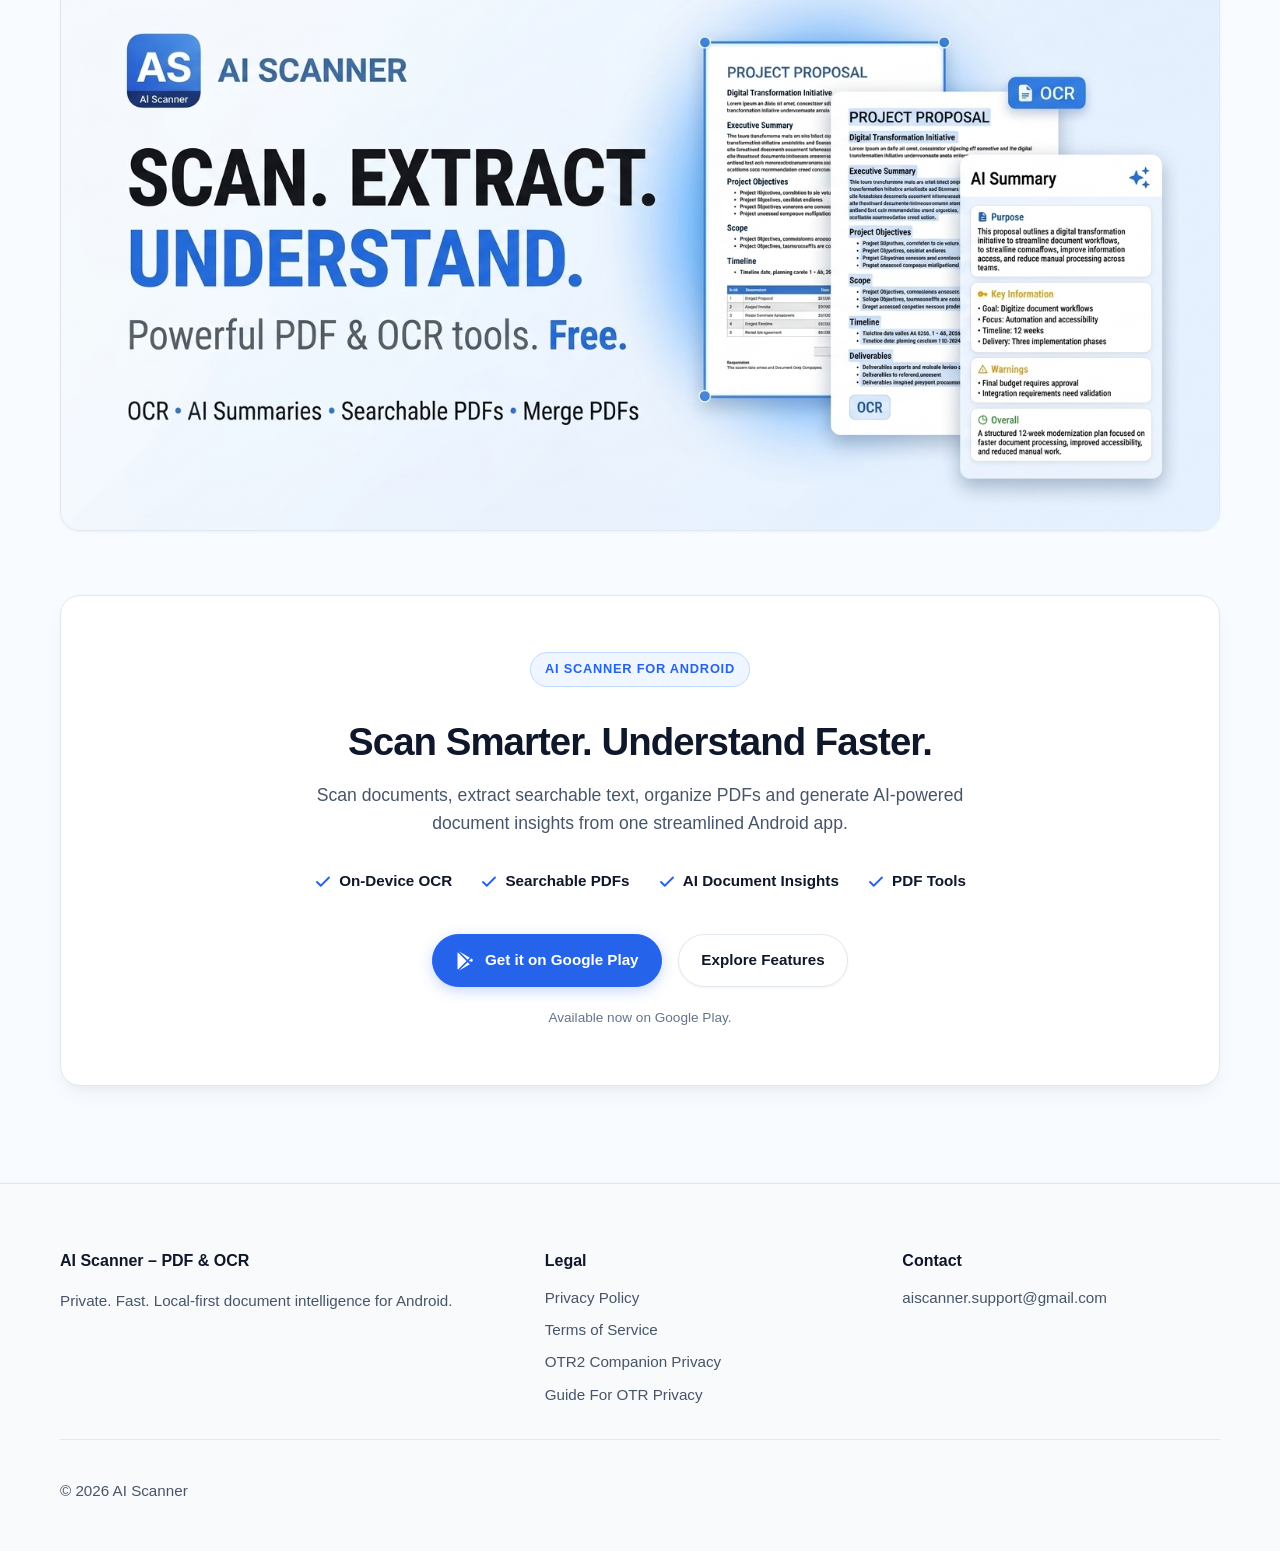
==== commit e2714a5d: "Add Google Play compliant privacy policy and terms for Guide For Off The Road OTR (com.ksgameplays.g" ====
--- a/index.html
+++ b/index.html
@@ -837,6 +837,7 @@
             <li><a href="./privacy.html">Privacy Policy</a></li>
             <li><a href="./terms.html">Terms of Service</a></li>
             <li><a href="./otr2-privacy.html">OTR2 Companion Privacy</a></li>
+            <li><a href="./otr1-privacy.html">Guide For OTR Privacy</a></li>
           </ul>
         </div>
         <div>
